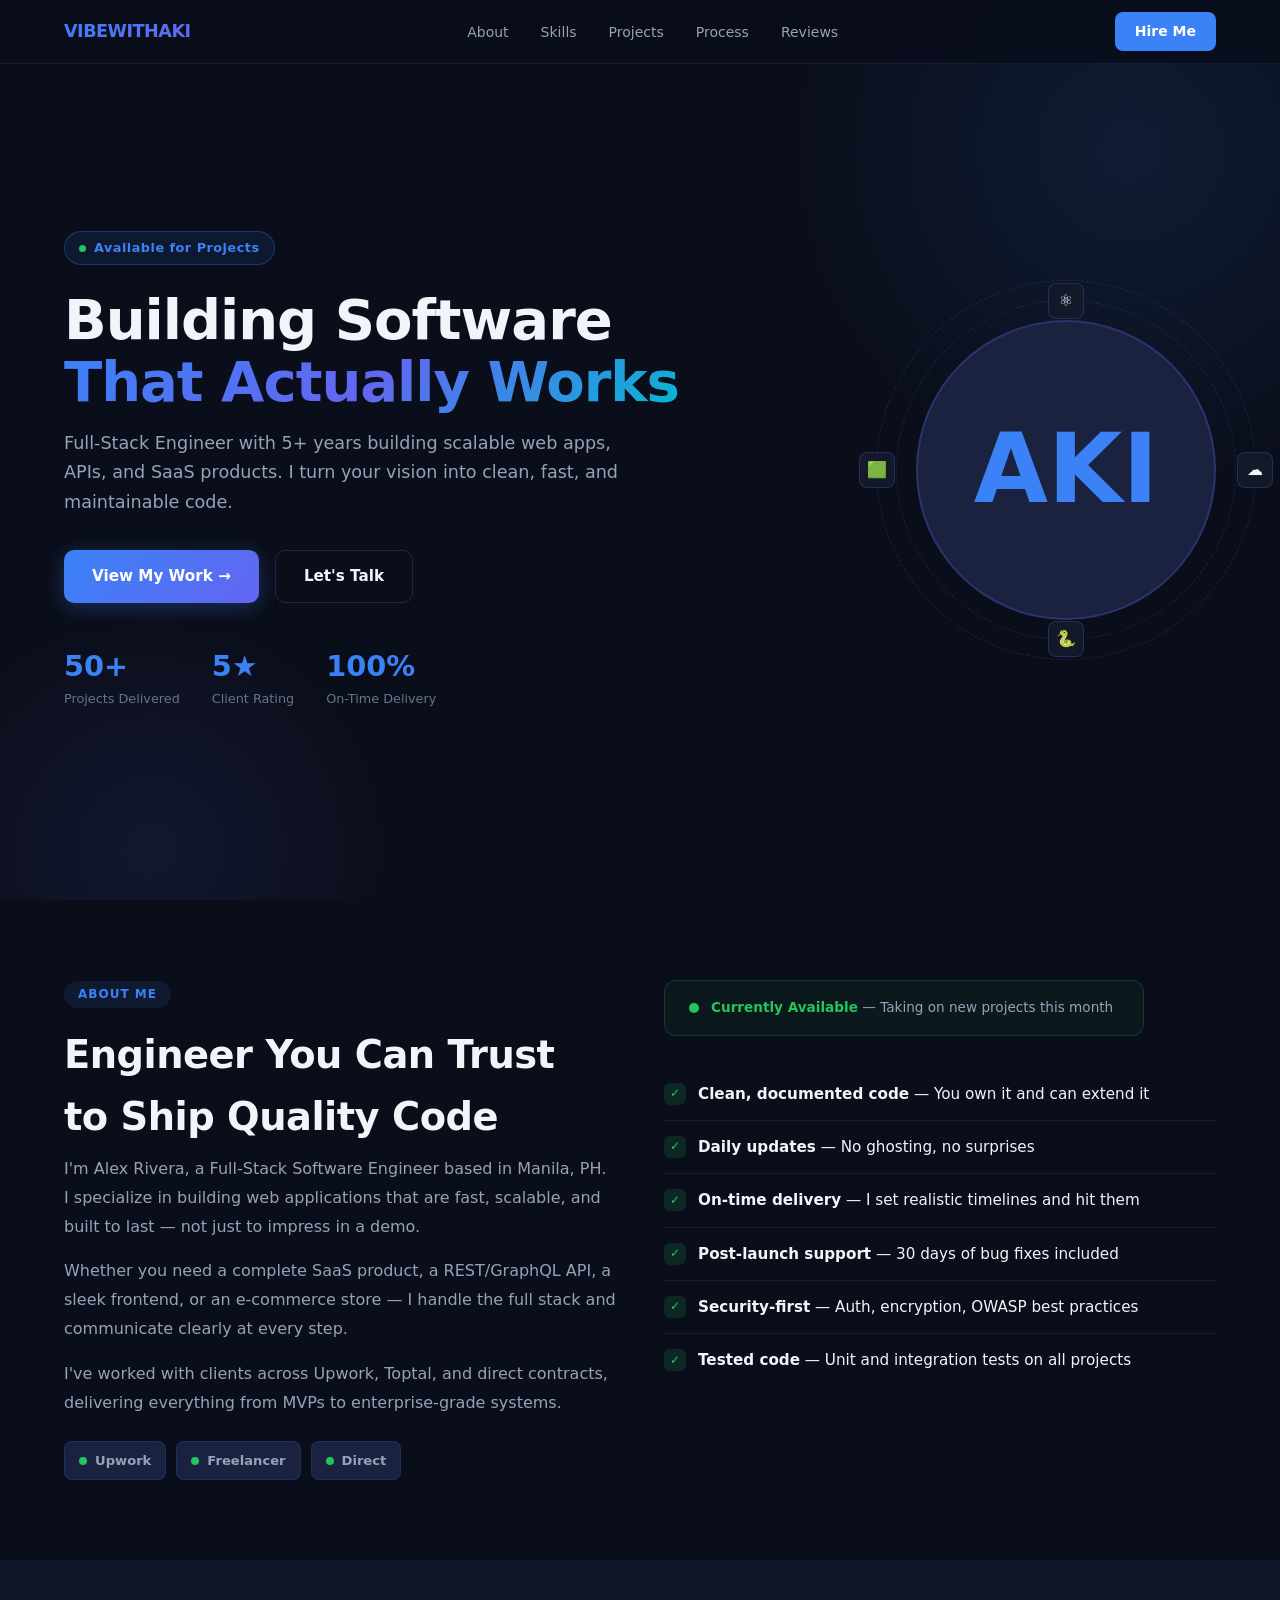
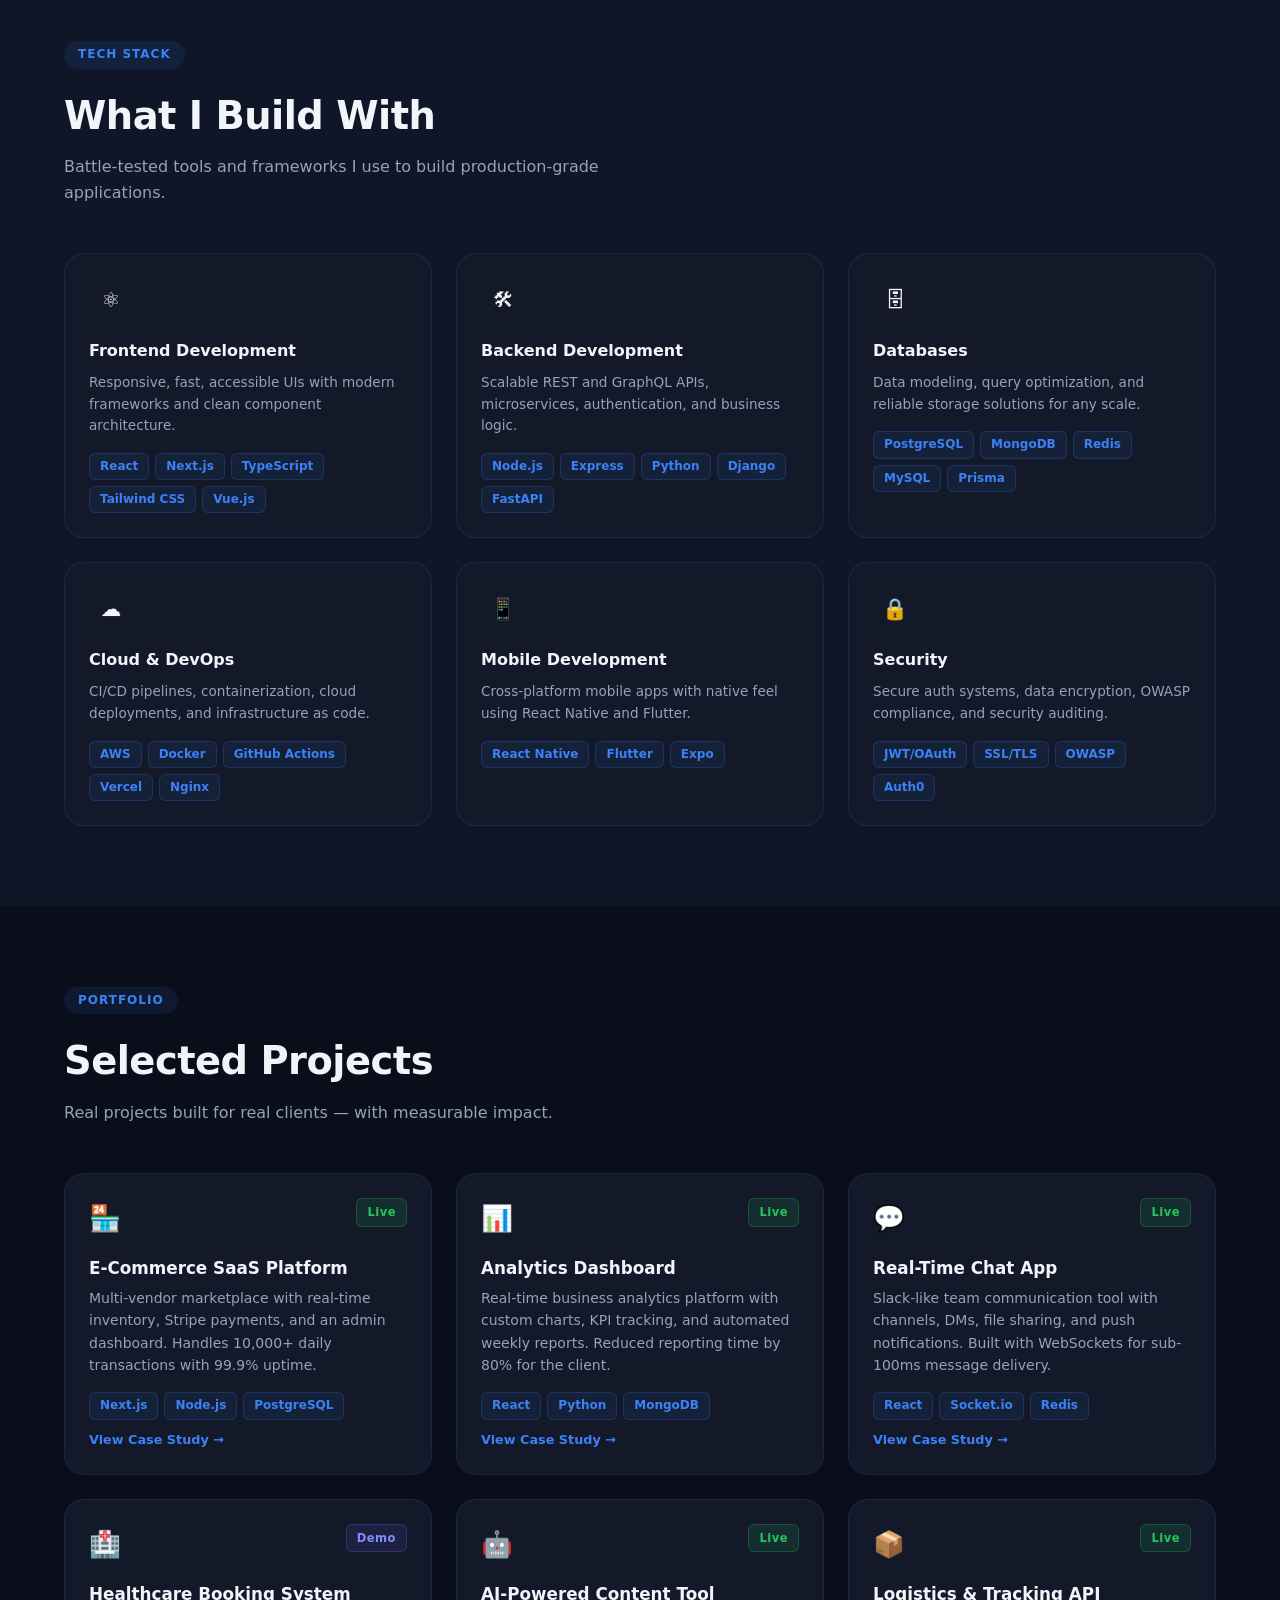
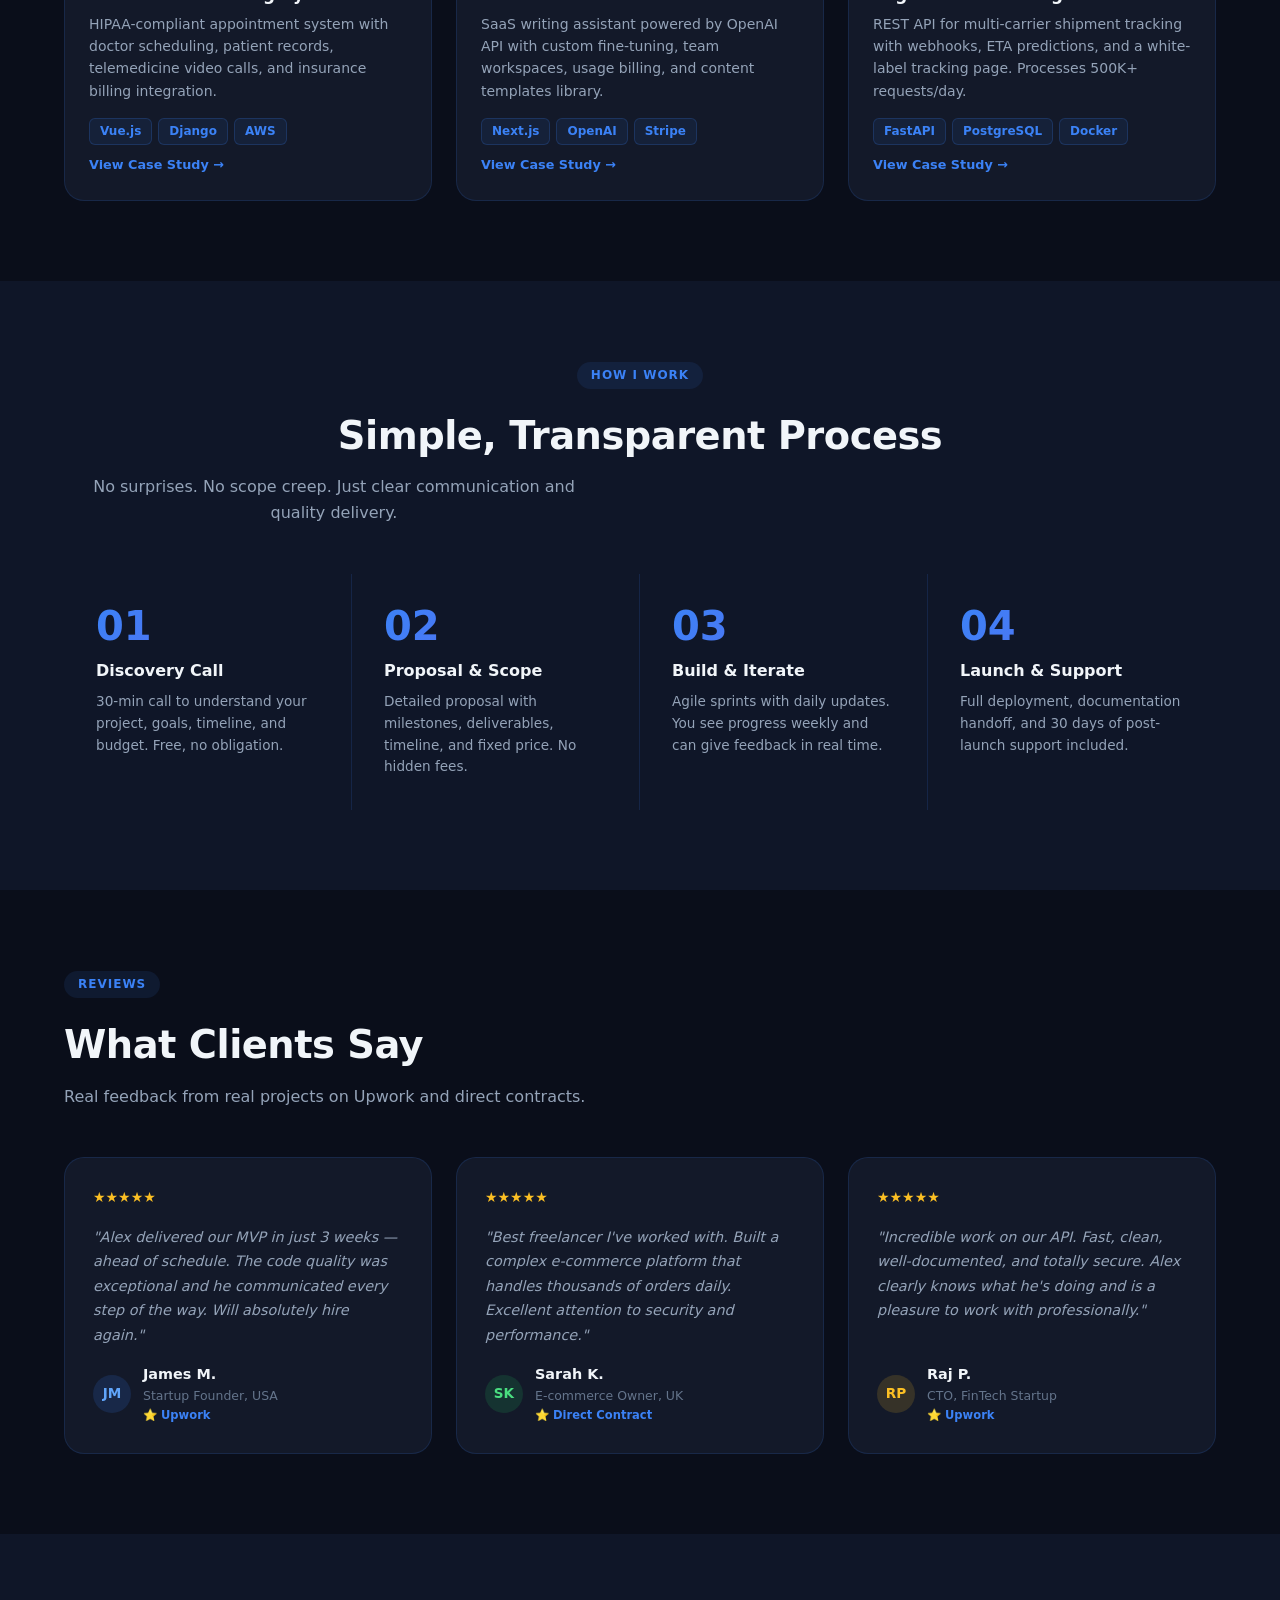
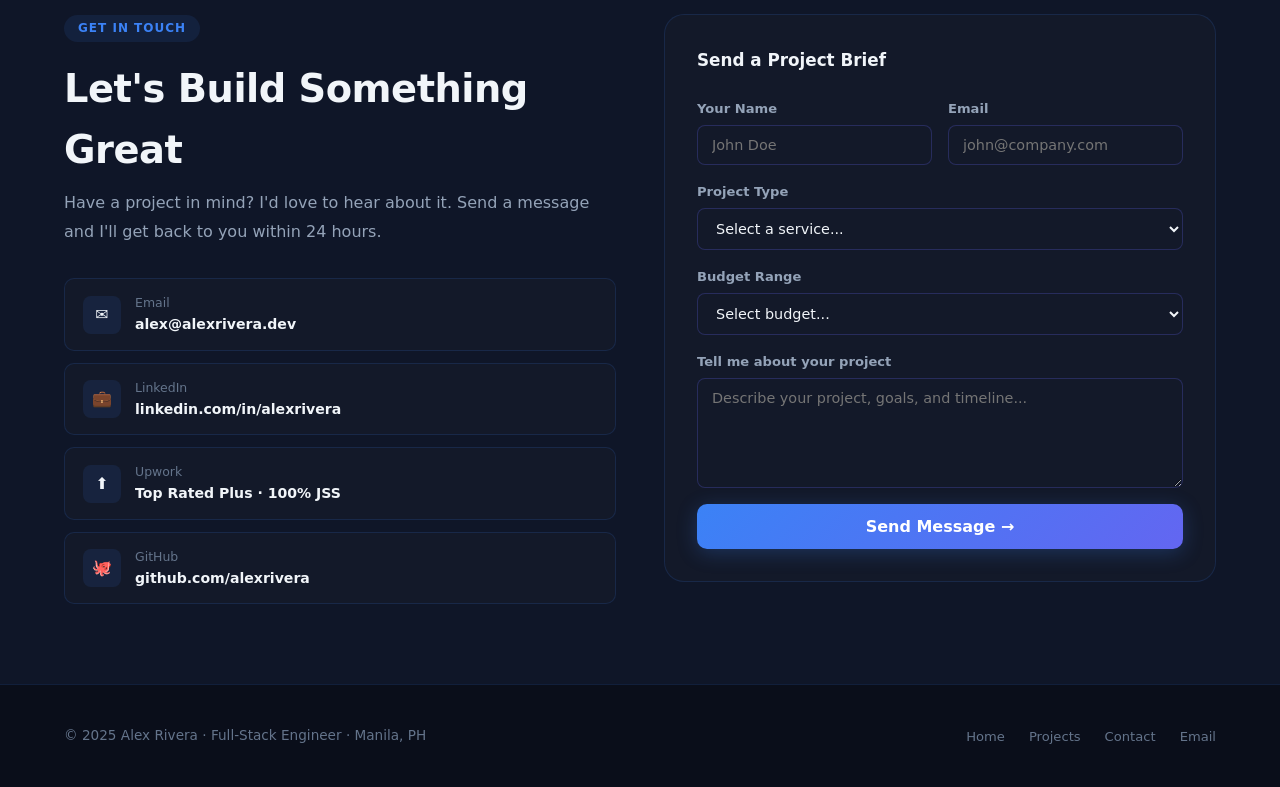
==== index.html @ f8551c24 "Initial refactor: move inline CSS/JS to files and add project structure" ====
<!DOCTYPE html>
<html lang="en">
<head>
  <meta charset="UTF-8" />
  <meta name="viewport" content="width=device-width, initial-scale=1.0" />
  <meta name="description" content="Full-Stack Software Engineer — Building scalable web applications and APIs. Available for freelance projects." />
  <meta name="robots" content="index, follow" />
  <title>Alex Rivera | Full-Stack Engineer</title>
  <link rel="stylesheet" href="css/styles.css">
</head>
<body>
  <!-- NAV -->
  <nav>
    <a class="nav-logo" href="#home">VIBEWITHAKI</a>
    <ul class="nav-links">
      <li><a href="#about">About</a></li>
      <li><a href="#skills">Skills</a></li>
      <li><a href="#projects">Projects</a></li>
      <li><a href="#process">Process</a></li>
      <li><a href="#testimonials">Reviews</a></li>
    </ul>
    <a class="nav-cta" href="#contact">Hire Me</a>
    <div class="hamburger" id="hamburger" aria-label="Toggle menu" role="button" tabindex="0">
      <span></span><span></span><span></span>
    </div>
  </nav>

  <!-- HERO -->
  <section id="home" class="hero">
    <div class="hero-inner">
      <div class="hero-text">
        <div class="hero-badge">
          <span class="badge-dot"></span>
          Available for Projects
        </div>
        <h1>
          Building Software<br>
          <span class="gradient-text">That Actually Works</span>
        </h1>
        <p class="hero-sub">
          Full-Stack Engineer with 5+ years building scalable web apps, APIs, and SaaS products.
          I turn your vision into clean, fast, and maintainable code.
        </p>
        <div class="hero-actions">
          <a class="btn-primary" href="#projects">View My Work →</a>
          <a class="btn-secondary" href="#contact">Let's Talk</a>
        </div>
        <div class="hero-stats">
          <div class="stat">
            <div class="stat-num">50+</div>
            <div class="stat-label">Projects Delivered</div>
          </div>
          <div class="stat">
            <div class="stat-num">5★</div>
            <div class="stat-label">Client Rating</div>
          </div>
          <div class="stat">
            <div class="stat-num">100%</div>
            <div class="stat-label">On-Time Delivery</div>
          </div>
        </div>
      </div>
      <div class="hero-visual">
        <div class="orbit orbit-1">
          <div class="orbit-icon">⚛️</div>
          <div class="orbit-icon">🐍</div>
        </div>
        <div class="orbit orbit-2">
          <div class="orbit-icon">🟩</div>
          <div class="orbit-icon">☁️</div>
        </div>
        <div class="avatar-frame">
          <div class="avatar-inner">AKI</div>
        </div>
      </div>
    </div>
  </section>

  <!-- ABOUT -->
  <section id="about">
    <div class="section-inner">
      <div class="about-grid">
        <div class="about-text reveal">
          <span class="section-tag">About Me</span>
          <h2 class="section-title">Engineer You Can Trust<br>to Ship Quality Code</h2>
          <p>I'm Alex Rivera, a Full-Stack Software Engineer based in Manila, PH. I specialize in building web applications that are fast, scalable, and built to last — not just to impress in a demo.</p>
          <p>Whether you need a complete SaaS product, a REST/GraphQL API, a sleek frontend, or an e-commerce store — I handle the full stack and communicate clearly at every step.</p>
          <p>I've worked with clients across Upwork, Toptal, and direct contracts, delivering everything from MVPs to enterprise-grade systems.</p>
          <div class="platform-badges">
            <div class="pbadge"><span class="pbadge-dot"></span> Upwork</div>
            <div class="pbadge"><span class="pbadge-dot"></span> Freelancer</div>
            <div class="pbadge"><span class="pbadge-dot"></span> Direct</div>
          </div>
        </div>
        <div class="reveal">
          <div class="avail-banner">
            <div class="avail-dot"></div>
            <div class="avail-text"><strong>Currently Available</strong> — Taking on new projects this month</div>
          </div>
          <ul class="values-list">
            <li><div class="check-icon">✓</div><div><strong>Clean, documented code</strong> — You own it and can extend it</div></li>
            <li><div class="check-icon">✓</div><div><strong>Daily updates</strong> — No ghosting, no surprises</div></li>
            <li><div class="check-icon">✓</div><div><strong>On-time delivery</strong> — I set realistic timelines and hit them</div></li>
            <li><div class="check-icon">✓</div><div><strong>Post-launch support</strong> — 30 days of bug fixes included</div></li>
            <li><div class="check-icon">✓</div><div><strong>Security-first</strong> — Auth, encryption, OWASP best practices</div></li>
            <li><div class="check-icon">✓</div><div><strong>Tested code</strong> — Unit and integration tests on all projects</div></li>
          </ul>
        </div>
      </div>
    </div>
  </section>

  <!-- SKILLS -->
  <section id="skills" class="skills-bg">
    <div class="section-inner">
      <div class="reveal">
        <span class="section-tag">Tech Stack</span>
        <h2 class="section-title">What I Build With</h2>
        <p class="section-sub">Battle-tested tools and frameworks I use to build production-grade applications.</p>
      </div>
      <div class="skills-grid">
        <div class="skill-card reveal">
          <div class="skill-icon icon-frontend">⚛️</div>
          <div class="skill-title">Frontend Development</div>
          <div class="skill-desc">Responsive, fast, accessible UIs with modern frameworks and clean component architecture.</div>
          <div class="tech-tags">
            <span class="tag">React</span><span class="tag">Next.js</span><span class="tag">TypeScript</span><span class="tag">Tailwind CSS</span><span class="tag">Vue.js</span>
          </div>
        </div>
        <div class="skill-card reveal">
          <div class="skill-icon icon-backend">🛠</div>
          <div class="skill-title">Backend Development</div>
          <div class="skill-desc">Scalable REST and GraphQL APIs, microservices, authentication, and business logic.</div>
          <div class="tech-tags">
            <span class="tag">Node.js</span><span class="tag">Express</span><span class="tag">Python</span><span class="tag">Django</span><span class="tag">FastAPI</span>
          </div>
        </div>
        <div class="skill-card reveal">
          <div class="skill-icon icon-db">🗄</div>
          <div class="skill-title">Databases</div>
          <div class="skill-desc">Data modeling, query optimization, and reliable storage solutions for any scale.</div>
          <div class="tech-tags">
            <span class="tag">PostgreSQL</span><span class="tag">MongoDB</span><span class="tag">Redis</span><span class="tag">MySQL</span><span class="tag">Prisma</span>
          </div>
        </div>
        <div class="skill-card reveal">
          <div class="skill-icon icon-cloud">☁️</div>
          <div class="skill-title">Cloud & DevOps</div>
          <div class="skill-desc">CI/CD pipelines, containerization, cloud deployments, and infrastructure as code.</div>
          <div class="tech-tags">
            <span class="tag">AWS</span><span class="tag">Docker</span><span class="tag">GitHub Actions</span><span class="tag">Vercel</span><span class="tag">Nginx</span>
          </div>
        </div>
        <div class="skill-card reveal">
          <div class="skill-icon icon-mobile">📱</div>
          <div class="skill-title">Mobile Development</div>
          <div class="skill-desc">Cross-platform mobile apps with native feel using React Native and Flutter.</div>
          <div class="tech-tags">
            <span class="tag">React Native</span><span class="tag">Flutter</span><span class="tag">Expo</span>
          </div>
        </div>
        <div class="skill-card reveal">
          <div class="skill-icon icon-security">🔒</div>
          <div class="skill-title">Security</div>
          <div class="skill-desc">Secure auth systems, data encryption, OWASP compliance, and security auditing.</div>
          <div class="tech-tags">
            <span class="tag">JWT/OAuth</span><span class="tag">SSL/TLS</span><span class="tag">OWASP</span><span class="tag">Auth0</span>
          </div>
        </div>
      </div>
    </div>
  </section>

  <!-- PROJECTS -->
  <section id="projects">
    <div class="section-inner">
      <div class="reveal">
        <span class="section-tag">Portfolio</span>
        <h2 class="section-title">Selected Projects</h2>
        <p class="section-sub">Real projects built for real clients — with measurable impact.</p>
      </div>
      <div class="projects-grid">
        <div class="project-card reveal">
          <div class="project-header">
            <div class="project-icon">🏪</div>
            <span class="project-badge badge-live">Live</span>
          </div>
          <div>
            <div class="project-name">E-Commerce SaaS Platform</div>
            <div class="project-desc">Multi-vendor marketplace with real-time inventory, Stripe payments, and an admin dashboard. Handles 10,000+ daily transactions with 99.9% uptime.</div>
          </div>
          <div class="project-footer">
            <div class="project-tech">
              <span class="tag">Next.js</span><span class="tag">Node.js</span><span class="tag">PostgreSQL</span>
            </div>
            <a href="#contact" class="project-link">View Case Study →</a>
          </div>
        </div>
        <div class="project-card reveal">
          <div class="project-header">
            <div class="project-icon">📊</div>
            <span class="project-badge badge-live">Live</span>
          </div>
          <div>
            <div class="project-name">Analytics Dashboard</div>
            <div class="project-desc">Real-time business analytics platform with custom charts, KPI tracking, and automated weekly reports. Reduced reporting time by 80% for the client.</div>
          </div>
          <div class="project-footer">
            <div class="project-tech">
              <span class="tag">React</span><span class="tag">Python</span><span class="tag">MongoDB</span>
            </div>
            <a href="#contact" class="project-link">View Case Study →</a>
          </div>
        </div>
        <div class="project-card reveal">
          <div class="project-header">
            <div class="project-icon">💬</div>
            <span class="project-badge badge-live">Live</span>
          </div>
          <div>
            <div class="project-name">Real-Time Chat App</div>
            <div class="project-desc">Slack-like team communication tool with channels, DMs, file sharing, and push notifications. Built with WebSockets for sub-100ms message delivery.</div>
          </div>
          <div class="project-footer">
            <div class="project-tech">
              <span class="tag">React</span><span class="tag">Socket.io</span><span class="tag">Redis</span>
            </div>
            <a href="#contact" class="project-link">View Case Study →</a>
          </div>
        </div>
        <div class="project-card reveal">
          <div class="project-header">
            <div class="project-icon">🏥</div>
            <span class="project-badge badge-demo">Demo</span>
          </div>
          <div>
            <div class="project-name">Healthcare Booking System</div>
            <div class="project-desc">HIPAA-compliant appointment system with doctor scheduling, patient records, telemedicine video calls, and insurance billing integration.</div>
          </div>
          <div class="project-footer">
            <div class="project-tech">
              <span class="tag">Vue.js</span><span class="tag">Django</span><span class="tag">AWS</span>
            </div>
            <a href="#contact" class="project-link">View Case Study →</a>
          </div>
        </div>
        <div class="project-card reveal">
          <div class="project-header">
            <div class="project-icon">🤖</div>
            <span class="project-badge badge-live">Live</span>
          </div>
          <div>
            <div class="project-name">AI-Powered Content Tool</div>
            <div class="project-desc">SaaS writing assistant powered by OpenAI API with custom fine-tuning, team workspaces, usage billing, and content templates library.</div>
          </div>
          <div class="project-footer">
            <div class="project-tech">
              <span class="tag">Next.js</span><span class="tag">OpenAI</span><span class="tag">Stripe</span>
            </div>
            <a href="#contact" class="project-link">View Case Study →</a>
          </div>
        </div>
        <div class="project-card reveal">
          <div class="project-header">
            <div class="project-icon">📦</div>
            <span class="project-badge badge-live">Live</span>
          </div>
          <div>
            <div class="project-name">Logistics & Tracking API</div>
            <div class="project-desc">REST API for multi-carrier shipment tracking with webhooks, ETA predictions, and a white-label tracking page. Processes 500K+ requests/day.</div>
          </div>
          <div class="project-footer">
            <div class="project-tech">
              <span class="tag">FastAPI</span><span class="tag">PostgreSQL</span><span class="tag">Docker</span>
            </div>
            <a href="#contact" class="project-link">View Case Study →</a>
          </div>
        </div>
      </div>
    </div>
  </section>

  <!-- PROCESS -->
  <section id="process" class="process-bg">
    <div class="section-inner">
      <div class="reveal section-center">
        <span class="section-tag">How I Work</span>
        <h2 class="section-title">Simple, Transparent Process</h2>
        <p class="section-sub">No surprises. No scope creep. Just clear communication and quality delivery.</p>
      </div>
      <div class="steps">
        <div class="step reveal">
          <div class="step-num">01</div>
          <div class="step-title">Discovery Call</div>
          <div class="step-desc">30-min call to understand your project, goals, timeline, and budget. Free, no obligation.</div>
        </div>
        <div class="step reveal">
          <div class="step-num">02</div>
          <div class="step-title">Proposal & Scope</div>
          <div class="step-desc">Detailed proposal with milestones, deliverables, timeline, and fixed price. No hidden fees.</div>
        </div>
        <div class="step reveal">
          <div class="step-num">03</div>
          <div class="step-title">Build & Iterate</div>
          <div class="step-desc">Agile sprints with daily updates. You see progress weekly and can give feedback in real time.</div>
        </div>
        <div class="step reveal">
          <div class="step-num">04</div>
          <div class="step-title">Launch & Support</div>
          <div class="step-desc">Full deployment, documentation handoff, and 30 days of post-launch support included.</div>
        </div>
      </div>
    </div>
  </section>

  <!-- TESTIMONIALS -->
  <section id="testimonials">
    <div class="section-inner">
      <div class="reveal">
        <span class="section-tag">Reviews</span>
        <h2 class="section-title">What Clients Say</h2>
        <p class="section-sub">Real feedback from real projects on Upwork and direct contracts.</p>
      </div>
      <div class="testimonials-grid">
        <div class="testimonial-card reveal">
          <div class="stars">★★★★★</div>
          <p class="testimonial-text">"Alex delivered our MVP in just 3 weeks — ahead of schedule. The code quality was exceptional and he communicated every step of the way. Will absolutely hire again."</p>
          <div class="testimonial-author">
            <div class="t-avatar" style="background:rgba(59,130,246,0.15);color:#60a5fa">JM</div>
            <div>
              <div class="t-name">James M.</div>
              <div class="t-role">Startup Founder, USA</div>
              <div class="t-platform">⭐ Upwork</div>
            </div>
          </div>
        </div>
        <div class="testimonial-card reveal">
          <div class="stars">★★★★★</div>
          <p class="testimonial-text">"Best freelancer I've worked with. Built a complex e-commerce platform that handles thousands of orders daily. Excellent attention to security and performance."</p>
          <div class="testimonial-author">
            <div class="t-avatar" style="background:rgba(34,197,94,0.15);color:#4ade80">SK</div>
            <div>
              <div class="t-name">Sarah K.</div>
              <div class="t-role">E-commerce Owner, UK</div>
              <div class="t-platform">⭐ Direct Contract</div>
            </div>
          </div>
        </div>
        <div class="testimonial-card reveal">
          <div class="stars">★★★★★</div>
          <p class="testimonial-text">"Incredible work on our API. Fast, clean, well-documented, and totally secure. Alex clearly knows what he's doing and is a pleasure to work with professionally."</p>
          <div class="testimonial-author">
            <div class="t-avatar" style="background:rgba(251,191,36,0.15);color:#fbbf24">RP</div>
            <div>
              <div class="t-name">Raj P.</div>
              <div class="t-role">CTO, FinTech Startup</div>
              <div class="t-platform">⭐ Upwork</div>
            </div>
          </div>
        </div>
      </div>
    </div>
  </section>

  <!-- CONTACT -->
  <section id="contact" class="contact-bg">
    <div class="section-inner">
      <div class="contact-grid">
        <div class="contact-info reveal">
          <span class="section-tag">Get In Touch</span>
          <h2 class="section-title">Let's Build Something Great</h2>
          <p>Have a project in mind? I'd love to hear about it. Send a message and I'll get back to you within 24 hours.</p>
          <div class="contact-methods">
            <a href="mailto:alex@alexrivera.dev" class="contact-method">
              <div class="cm-icon">✉️</div>
              <div><div class="cm-label">Email</div><div class="cm-value">alex@alexrivera.dev</div></div>
            </a>
            <a href="https://linkedin.com" target="_blank" class="contact-method">
              <div class="cm-icon">💼</div>
              <div><div class="cm-label">LinkedIn</div><div class="cm-value">linkedin.com/in/alexrivera</div></div>
            </a>
            <a href="https://upwork.com" target="_blank" class="contact-method">
              <div class="cm-icon">⬆️</div>
              <div><div class="cm-label">Upwork</div><div class="cm-value">Top Rated Plus · 100% JSS</div></div>
            </a>
            <a href="https://github.com" target="_blank" class="contact-method">
              <div class="cm-icon">🐙</div>
              <div><div class="cm-label">GitHub</div><div class="cm-value">github.com/alexrivera</div></div>
            </a>
          </div>
        </div>
        <div class="reveal">
          <div class="contact-card">
            <div class="contact-card-title">Send a Project Brief</div>
            <div class="contact-form">
              <div class="form-row">
                <div class="form-group">
                  <label for="name">Your Name</label>
                  <input id="name" type="text" placeholder="John Doe">
                </div>
                <div class="form-group">
                  <label for="email">Email</label>
                  <input id="email" type="email" placeholder="john@company.com">
                </div>
              </div>
              <div class="form-group">
                <label for="projectType">Project Type</label>
                <select id="projectType">
                  <option value="">Select a service...</option>
                  <option>Full-Stack Web App</option>
                  <option>API Development</option>
                  <option>Frontend / UI</option>
                  <option>Mobile App</option>
                  <option>SaaS Product</option>
                  <option>E-Commerce</option>
                  <option>Other</option>
                </select>
              </div>
              <div class="form-group">
                <label for="budget">Budget Range</label>
                <select id="budget">
                  <option value="">Select budget...</option>
                  <option>$500 – $2,000</option>
                  <option>$2,000 – $5,000</option>
                  <option>$5,000 – $15,000</option>
                  <option>$15,000+</option>
                </select>
              </div>
              <div class="form-group">
                <label for="projectBrief">Tell me about your project</label>
                <textarea id="projectBrief" placeholder="Describe your project, goals, and timeline..."></textarea>
              </div>
              <button class="form-submit" id="submitBtn">Send Message →</button>
            </div>
          </div>
        </div>
      </div>
    </div>
  </section>

  <!-- FOOTER -->
  <footer>
    <div class="footer-left">© 2025 Alex Rivera · Full-Stack Engineer · Manila, PH</div>
    <div class="footer-links">
      <a href="#home">Home</a>
      <a href="#projects">Projects</a>
      <a href="#contact">Contact</a>
      <a href="mailto:alex@alexrivera.dev">Email</a>
    </div>
  </footer>

  <script src="js/app.js"></script>
</body>
</html>
---- css/styles.css ----
:root {
  --bg: #0a0e1a;
  --bg2: #0f1628;
  --bg3: #141c35;
  --card: #131929;
  --card2: #1a2240;
  --accent: #3b82f6;
  --accent2: #6366f1;
  --accent3: #06b6d4;
  --text: #f1f5f9;
  --text2: #94a3b8;
  --text3: #64748b;
  --border: rgba(59,130,246,0.15);
  --border2: rgba(99,102,241,0.25);
  --glow: rgba(59,130,246,0.08);
  --radius: 12px;
  --radius-lg: 20px;
}
*, *::before, *::after { box-sizing: border-box; margin: 0; padding: 0; }
html { scroll-behavior: smooth; }
body {
  font-family: 'Segoe UI', system-ui, -apple-system, sans-serif;
  background: var(--bg);
  color: var(--text);
  line-height: 1.6;
  overflow-x: hidden;
}

/* ── NAV ── */
nav {
  position: fixed; top: 0; left: 0; right: 0; z-index: 100;
  display: flex; align-items: center; justify-content: space-between;
  padding: 0 5%;
  height: 64px;
  background: rgba(10,14,26,0.85);
  backdrop-filter: blur(16px);
  border-bottom: 1px solid var(--border);
}
.nav-logo {
  font-size: 1.1rem; font-weight: 700; letter-spacing: -0.5px;
  background: linear-gradient(135deg, var(--accent), var(--accent2));
  -webkit-background-clip: text; -webkit-text-fill-color: transparent;
  text-decoration: none;
}
.nav-links { display: flex; gap: 2rem; list-style: none; }
.nav-links a {
  color: var(--text2); text-decoration: none; font-size: 0.875rem;
  font-weight: 500; transition: color 0.2s;
}
.nav-links a:hover,
.nav-links a.active { color: var(--accent); }
.nav-cta {
  padding: 8px 20px; border-radius: 8px;
  background: var(--accent); color: #fff;
  font-size: 0.875rem; font-weight: 600; text-decoration: none;
  transition: opacity 0.2s, transform 0.1s;
}
.nav-cta:hover { opacity: 0.9; transform: translateY(-1px); }
.hamburger { display: none; flex-direction: column; gap: 5px; cursor: pointer; }
.hamburger span { width: 22px; height: 2px; background: var(--text2); border-radius: 2px; }

/* ── HERO ── */
.hero {
  min-height: 100vh;
  display: flex; align-items: center;
  padding: 100px 5% 60px;
  position: relative; overflow: hidden;
}
.hero::before {
  content: '';
  position: absolute; top: -200px; right: -200px;
  width: 700px; height: 700px; border-radius: 50%;
  background: radial-gradient(circle, rgba(59,130,246,0.12) 0%, transparent 70%);
  pointer-events: none;
}
.hero::after {
  content: '';
  position: absolute; bottom: -200px; left: -100px;
  width: 500px; height: 500px; border-radius: 50%;
  background: radial-gradient(circle, rgba(99,102,241,0.1) 0%, transparent 70%);
  pointer-events: none;
}
.hero-inner { max-width: 1200px; width: 100%; margin: 0 auto; display: flex; align-items: center; gap: 5%; z-index: 1; position: relative; }
.hero-text { flex: 1; min-width: 0; }
.hero-badge {
  display: inline-flex; align-items: center; gap: 8px;
  padding: 6px 14px; border-radius: 100px;
  background: rgba(59,130,246,0.1); border: 1px solid rgba(59,130,246,0.3);
  font-size: 0.8rem; font-weight: 600; color: var(--accent);
  margin-bottom: 1.5rem; letter-spacing: 0.5px;
}
.badge-dot { width: 7px; height: 7px; border-radius: 50%; background: #22c55e; animation: pulse 2s infinite; }
@keyframes pulse { 0%,100%{opacity:1;transform:scale(1)} 50%{opacity:0.6;transform:scale(1.3)} }
h1 {
  font-size: clamp(2.2rem, 5vw, 3.5rem);
  font-weight: 800; line-height: 1.1; letter-spacing: -1px;
  margin-bottom: 1rem;
}
.gradient-text {
  background: linear-gradient(135deg, var(--accent) 0%, var(--accent2) 50%, var(--accent3) 100%);
  -webkit-background-clip: text; -webkit-text-fill-color: transparent;
}
.hero-sub {
  font-size: 1.1rem; color: var(--text2); max-width: 560px;
  margin-bottom: 2rem; line-height: 1.7;
}
.hero-actions { display: flex; gap: 1rem; flex-wrap: wrap; }
.btn-primary {
  display: inline-flex; align-items: center; gap: 8px;
  padding: 13px 28px; border-radius: 10px;
  background: linear-gradient(135deg, var(--accent), var(--accent2));
  color: #fff; font-weight: 700; font-size: 0.95rem; text-decoration: none;
  transition: transform 0.2s, box-shadow 0.2s;
  box-shadow: 0 4px 20px rgba(59,130,246,0.3);
}
.btn-primary:hover { transform: translateY(-2px); box-shadow: 0 8px 30px rgba(59,130,246,0.4); }
.btn-secondary {
  display: inline-flex; align-items: center; gap: 8px;
  padding: 13px 28px; border-radius: 10px;
  background: transparent; border: 1.5px solid var(--border2);
  color: var(--text); font-weight: 600; font-size: 0.95rem; text-decoration: none;
  transition: border-color 0.2s, background 0.2s;
}
.btn-secondary:hover { border-color: var(--accent); background: var(--glow); }

.hero-stats { display: flex; gap: 2rem; margin-top: 2.5rem; flex-wrap: wrap; }
.stat { }
.stat-num { font-size: 1.8rem; font-weight: 800; color: var(--accent); }
.stat-label { font-size: 0.8rem; color: var(--text3); }

/* Avatar */
.hero-visual { flex-shrink: 0; width: 300px; height: 300px; position: relative; }
.avatar-frame {
  width: 100%; height: 100%; border-radius: 50%;
  border: 2px solid var(--border2);
  background: var(--card2);
  display: flex; align-items: center; justify-content: center;
  position: relative; overflow: hidden;
}
.avatar-frame::before {
  content: '';
  position: absolute; inset: -2px;
  border-radius: 50%;
  background: conic-gradient(from 0deg, var(--accent), var(--accent2), var(--accent3), var(--accent));
  z-index: -1; animation: spin 5s linear infinite;
}
.avatar-inner {
  width: calc(100% - 4px); height: calc(100% - 4px); border-radius: 50%;
  background: var(--card2); display: flex; align-items: center; justify-content: center;
  font-size: 6rem; font-weight: 800; color: var(--accent);
}
@keyframes spin { to { transform: rotate(360deg); } }
.orbit {
  position: absolute; border-radius: 50%;
  border: 1px dashed rgba(59,130,246,0.2);
  animation: spin 12s linear infinite;
}
.orbit-1 { inset: -20px; }
.orbit-2 { inset: -40px; animation-duration: 20s; animation-direction: reverse; }
.orbit-icon {
  position: absolute; width: 36px; height: 36px;
  background: var(--card); border: 1px solid var(--border2); border-radius: 8px;
  display: flex; align-items: center; justify-content: center;
  font-size: 1rem;
  animation: counter-spin 12s linear infinite;
}
@keyframes counter-spin { to { transform: rotate(-360deg); } }
.orbit-1 .orbit-icon:nth-child(1) { top: -18px; left: 50%; transform: translateX(-50%); }
.orbit-1 .orbit-icon:nth-child(2) { bottom: -18px; left: 50%; transform: translateX(-50%); }
.orbit-2 .orbit-icon:nth-child(1) { left: -18px; top: 50%; transform: translateY(-50%); }
.orbit-2 .orbit-icon:nth-child(2) { right: -18px; top: 50%; transform: translateY(-50%); }

/* ── SECTIONS ── */
section { padding: 80px 5%; }
.section-inner { max-width: 1200px; margin: 0 auto; }
.section-tag {
  display: inline-block; padding: 4px 14px; border-radius: 100px;
  background: rgba(59,130,246,0.1); color: var(--accent);
  font-size: 0.75rem; font-weight: 700; letter-spacing: 1px; text-transform: uppercase;
  margin-bottom: 1rem;
}
.section-title {
  font-size: clamp(1.6rem, 3vw, 2.4rem); font-weight: 800;
  letter-spacing: -0.5px; margin-bottom: 0.5rem;
}
.section-sub { color: var(--text2); font-size: 1rem; max-width: 540px; margin-bottom: 3rem; }
.section-center { text-align: center; margin-bottom: 3rem; }

/* ── ABOUT ── */
.about-grid { display: grid; grid-template-columns: 1fr 1fr; gap: 3rem; align-items: start; }
.about-text p { color: var(--text2); margin-bottom: 1rem; line-height: 1.8; }
.platform-badges { display: flex; gap: 10px; flex-wrap: wrap; margin-top: 1.5rem; }
.pbadge {
  display: flex; align-items: center; gap: 8px;
  padding: 8px 14px; border-radius: 8px;
  background: var(--card2); border: 1px solid var(--border);
  font-size: 0.82rem; font-weight: 600; color: var(--text2);
}
.pbadge-dot { width: 8px; height: 8px; border-radius: 50%; background: #22c55e; }
.values-list { list-style: none; }
.values-list li {
  display: flex; align-items: flex-start; gap: 12px;
  padding: 14px 0; border-bottom: 1px solid var(--border);
  font-size: 0.95rem;
}
.values-list li:last-child { border-bottom: none; }
.check-icon {
  flex-shrink: 0; width: 22px; height: 22px; border-radius: 6px;
  background: rgba(34,197,94,0.15); color: #22c55e;
  display: flex; align-items: center; justify-content: center;
  font-size: 0.75rem; margin-top: 1px;
}

/* ── SKILLS ── */
.skills-bg { background: var(--bg2); }
.skills-grid { display: grid; grid-template-columns: repeat(auto-fit, minmax(280px, 1fr)); gap: 1.5rem; }
.skill-card {
  background: var(--card); border: 1px solid var(--border);
  border-radius: var(--radius-lg); padding: 1.5rem;
  transition: border-color 0.2s, transform 0.2s;
}
.skill-card:hover { border-color: var(--accent); transform: translateY(-3px); }
.skill-icon {
  width: 44px; height: 44px; border-radius: 10px; margin-bottom: 1rem;
  display: flex; align-items: center; justify-content: center; font-size: 1.3rem;
}
.skill-title { font-weight: 700; font-size: 1rem; margin-bottom: 0.5rem; }
.skill-desc { font-size: 0.85rem; color: var(--text2); margin-bottom: 1rem; }
.tech-tags { display: flex; flex-wrap: wrap; gap: 6px; }
.tag {
  padding: 3px 10px; border-radius: 6px;
  background: rgba(59,130,246,0.08); border: 1px solid rgba(59,130,246,0.2);
  font-size: 0.75rem; font-weight: 600; color: var(--accent);
}

/* ── PROJECTS ── */
.projects-grid { display: grid; grid-template-columns: repeat(auto-fit, minmax(340px, 1fr)); gap: 1.5rem; }
.project-card {
  background: var(--card); border: 1px solid var(--border);
  border-radius: var(--radius-lg); padding: 1.5rem;
  display: flex; flex-direction: column; gap: 1rem;
  transition: border-color 0.2s, transform 0.2s;
}
.project-card:hover { border-color: var(--accent); transform: translateY(-3px); }
.project-header { display: flex; justify-content: space-between; align-items: flex-start; gap: 1rem; }
.project-icon { font-size: 1.6rem; }
.project-badge {
  padding: 4px 10px; border-radius: 6px;
  font-size: 0.72rem; font-weight: 700; letter-spacing: 0.5px;
}
.badge-live { background: rgba(34,197,94,0.12); color: #22c55e; border: 1px solid rgba(34,197,94,0.25); }
.badge-demo { background: rgba(99,102,241,0.12); color: #818cf8; border: 1px solid rgba(99,102,241,0.25); }
.project-name { font-size: 1.05rem; font-weight: 700; margin-bottom: 0.3rem; }
.project-desc { font-size: 0.875rem; color: var(--text2); line-height: 1.6; flex: 1; }
.project-footer { display: flex; justify-content: space-between; align-items: center; flex-wrap: wrap; gap: 10px; }
.project-tech { display: flex; gap: 6px; flex-wrap: wrap; }
.project-link {
  display: flex; align-items: center; gap: 5px;
  font-size: 0.8rem; font-weight: 600; color: var(--accent);
  text-decoration: none; transition: gap 0.2s;
}
.project-link:hover { gap: 8px; }

/* ── PROCESS ── */
.process-bg { background: var(--bg2); }
.steps { display: grid; grid-template-columns: repeat(auto-fit, minmax(200px, 1fr)); gap: 0; }
.step {
  padding: 2rem;
  border-right: 1px solid var(--border);
  position: relative;
}
.step:last-child { border-right: none; }
.step-num {
  font-size: 2.5rem; font-weight: 900;
  background: linear-gradient(135deg, var(--accent), var(--accent2));
  -webkit-background-clip: text; -webkit-text-fill-color: transparent;
  line-height: 1; margin-bottom: 0.75rem;
}
.step-title { font-weight: 700; margin-bottom: 0.5rem; }
.step-desc { font-size: 0.85rem; color: var(--text2); }

/* ── TESTIMONIALS ── */
.testimonials-grid { display: grid; grid-template-columns: repeat(auto-fit, minmax(300px, 1fr)); gap: 1.5rem; }
.testimonial-card {
  background: var(--card); border: 1px solid var(--border);
  border-radius: var(--radius-lg); padding: 1.75rem;
  display: flex; flex-direction: column; gap: 1rem;
}
.stars { color: #fbbf24; font-size: 0.875rem; }
.testimonial-text { color: var(--text2); font-size: 0.9rem; line-height: 1.7; font-style: italic; flex: 1; }
.testimonial-author { display: flex; align-items: center; gap: 12px; }
.t-avatar {
  width: 38px; height: 38px; border-radius: 50%;
  display: flex; align-items: center; justify-content: center;
  font-weight: 700; font-size: 0.85rem; flex-shrink: 0;
}
.t-name { font-weight: 700; font-size: 0.9rem; }
.t-role { font-size: 0.78rem; color: var(--text3); }
.t-platform { font-size: 0.72rem; font-weight: 700; color: var(--accent); }

/* ── CONTACT ── */
.contact-bg { background: var(--bg2); }
.contact-grid { display: grid; grid-template-columns: 1fr 1fr; gap: 3rem; align-items: start; }
.contact-info p { color: var(--text2); line-height: 1.8; margin-bottom: 2rem; }
.contact-methods { display: flex; flex-direction: column; gap: 12px; }
.contact-method {
  display: flex; align-items: center; gap: 14px;
  padding: 14px 18px; border-radius: 10px;
  background: var(--card); border: 1px solid var(--border);
  text-decoration: none; color: var(--text); transition: border-color 0.2s;
}
.contact-method:hover { border-color: var(--accent); }
.cm-icon {
  width: 38px; height: 38px; border-radius: 8px;
  background: rgba(59,130,246,0.1); display: flex; align-items: center; justify-content: center;
  font-size: 1rem; flex-shrink: 0;
}
.cm-label { font-size: 0.78rem; color: var(--text3); }
.cm-value { font-size: 0.88rem; font-weight: 600; }
.contact-card {
  background: var(--card); border:1px solid var(--border); border-radius: var(--radius-lg); padding:2rem;
}
.contact-card-title {
  font-size:1.05rem;font-weight:700;margin-bottom:1.5rem;
}
.contact-form { display: flex; flex-direction: column; gap: 1rem; }
.form-group { display: flex; flex-direction: column; gap: 6px; }
.form-group label { font-size: 0.82rem; font-weight: 600; color: var(--text2); }
.form-row { display: grid; grid-template-columns: 1fr 1fr; gap: 1rem; }
input, select, textarea {
  background: var(--card); border: 1px solid var(--border2);
  border-radius: 8px; padding: 11px 14px;
  color: var(--text); font-size: 0.9rem; font-family: inherit;
  transition: border-color 0.2s, box-shadow 0.2s; outline: none; width: 100%;
}
input:focus, select:focus, textarea:focus {
  border-color: var(--accent);
  box-shadow: 0 0 0 3px rgba(59,130,246,0.12);
}
select option { background: var(--bg2); }
textarea { resize: vertical; min-height: 110px; }
.form-submit {
  padding: 13px 28px; border-radius: 10px; border: none; cursor: pointer;
  background: linear-gradient(135deg, var(--accent), var(--accent2));
  color: #fff; font-weight: 700; font-size: 1rem; font-family: inherit;
  transition: transform 0.2s, box-shadow 0.2s;
  box-shadow: 0 4px 20px rgba(59,130,246,0.25);
}
.form-submit:hover { transform: translateY(-2px); box-shadow: 0 8px 30px rgba(59,130,246,0.35); }

/* ── FOOTER ── */
footer {
  background: var(--bg); border-top: 1px solid var(--border);
  padding: 2.5rem 5%;
  display: flex; align-items: center; justify-content: space-between; flex-wrap: wrap; gap: 1rem;
}
.footer-left { font-size: 0.85rem; color: var(--text3); }
.footer-links { display: flex; gap: 1.5rem; }
.footer-links a { font-size: 0.82rem; color: var(--text3); text-decoration: none; transition: color 0.2s; }
.footer-links a:hover { color: var(--accent); }

/* ── RESPONSIVE ── */
@media (max-width: 768px) {
  .nav-links { display: none; }
  .hamburger { display: flex; }
  .hero-inner { flex-direction: column-reverse; text-align: center; }
  .hero-visual { width: 200px; height: 200px; }
  .hero-actions { justify-content: center; }
  .hero-stats { justify-content: center; }
  .about-grid { grid-template-columns: 1fr; }
  .contact-grid { grid-template-columns: 1fr; }
  .form-row { grid-template-columns: 1fr; }
  .steps { grid-template-columns: 1fr; }
  .step { border-right: none; border-bottom: 1px solid var(--border); }
  .step:last-child { border-bottom: none; }
  footer { flex-direction: column; text-align: center; }
}

/* ── SCROLL REVEAL ── */
.reveal { opacity: 0; transform: translateY(24px); transition: opacity 0.5s, transform 0.5s; }
.reveal.visible { opacity: 1; transform: none; }

/* ── AVAILABILITY BANNER ── */
.avail-banner {
  background: rgba(34,197,94,0.06); border: 1px solid rgba(34,197,94,0.2);
  border-radius: var(--radius); padding: 1rem 1.5rem;
  display: flex; align-items: center; gap: 12px;
  margin-bottom: 2rem; max-width: 480px;
}
.avail-dot { width: 10px; height: 10px; border-radius: 50%; background: #22c55e; animation: pulse 2s infinite; flex-shrink: 0; }
.avail-text { font-size: 0.85rem; color: var(--text2); }
.avail-text strong { color: #22c55e; }
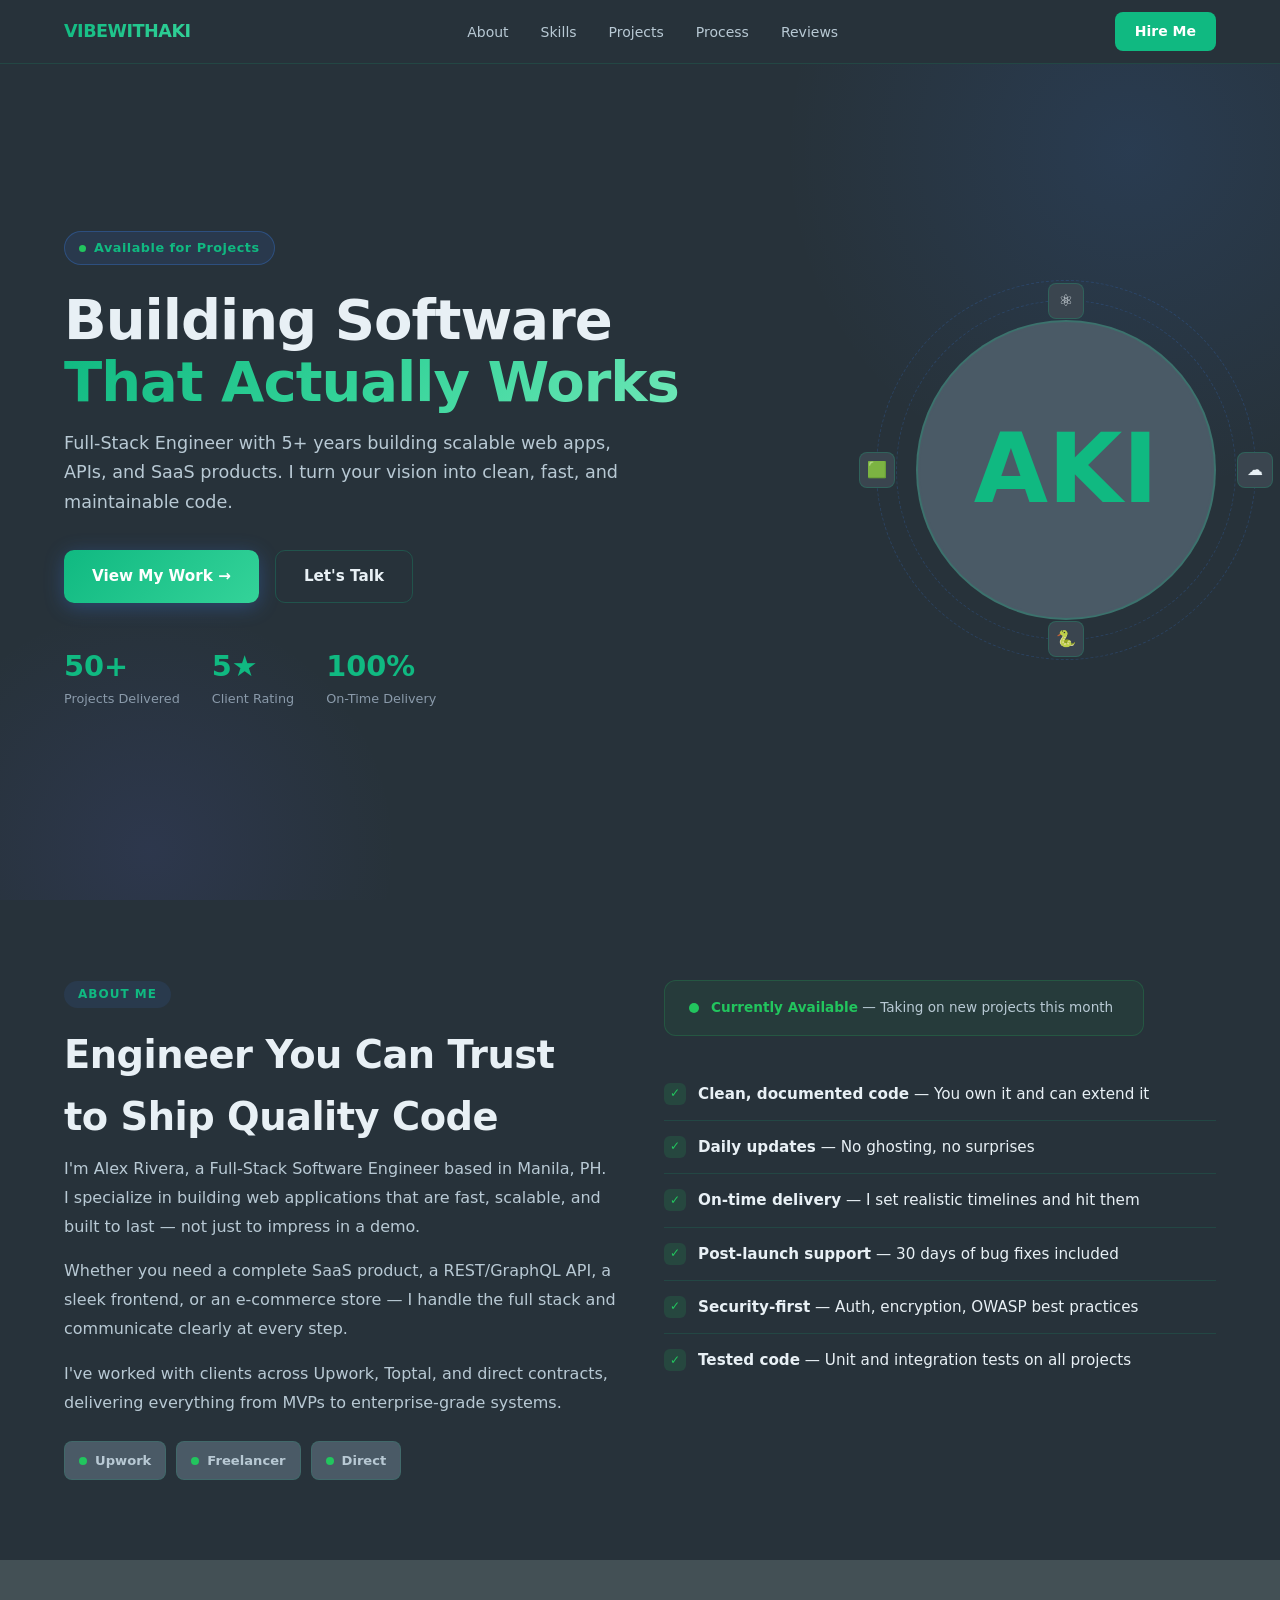
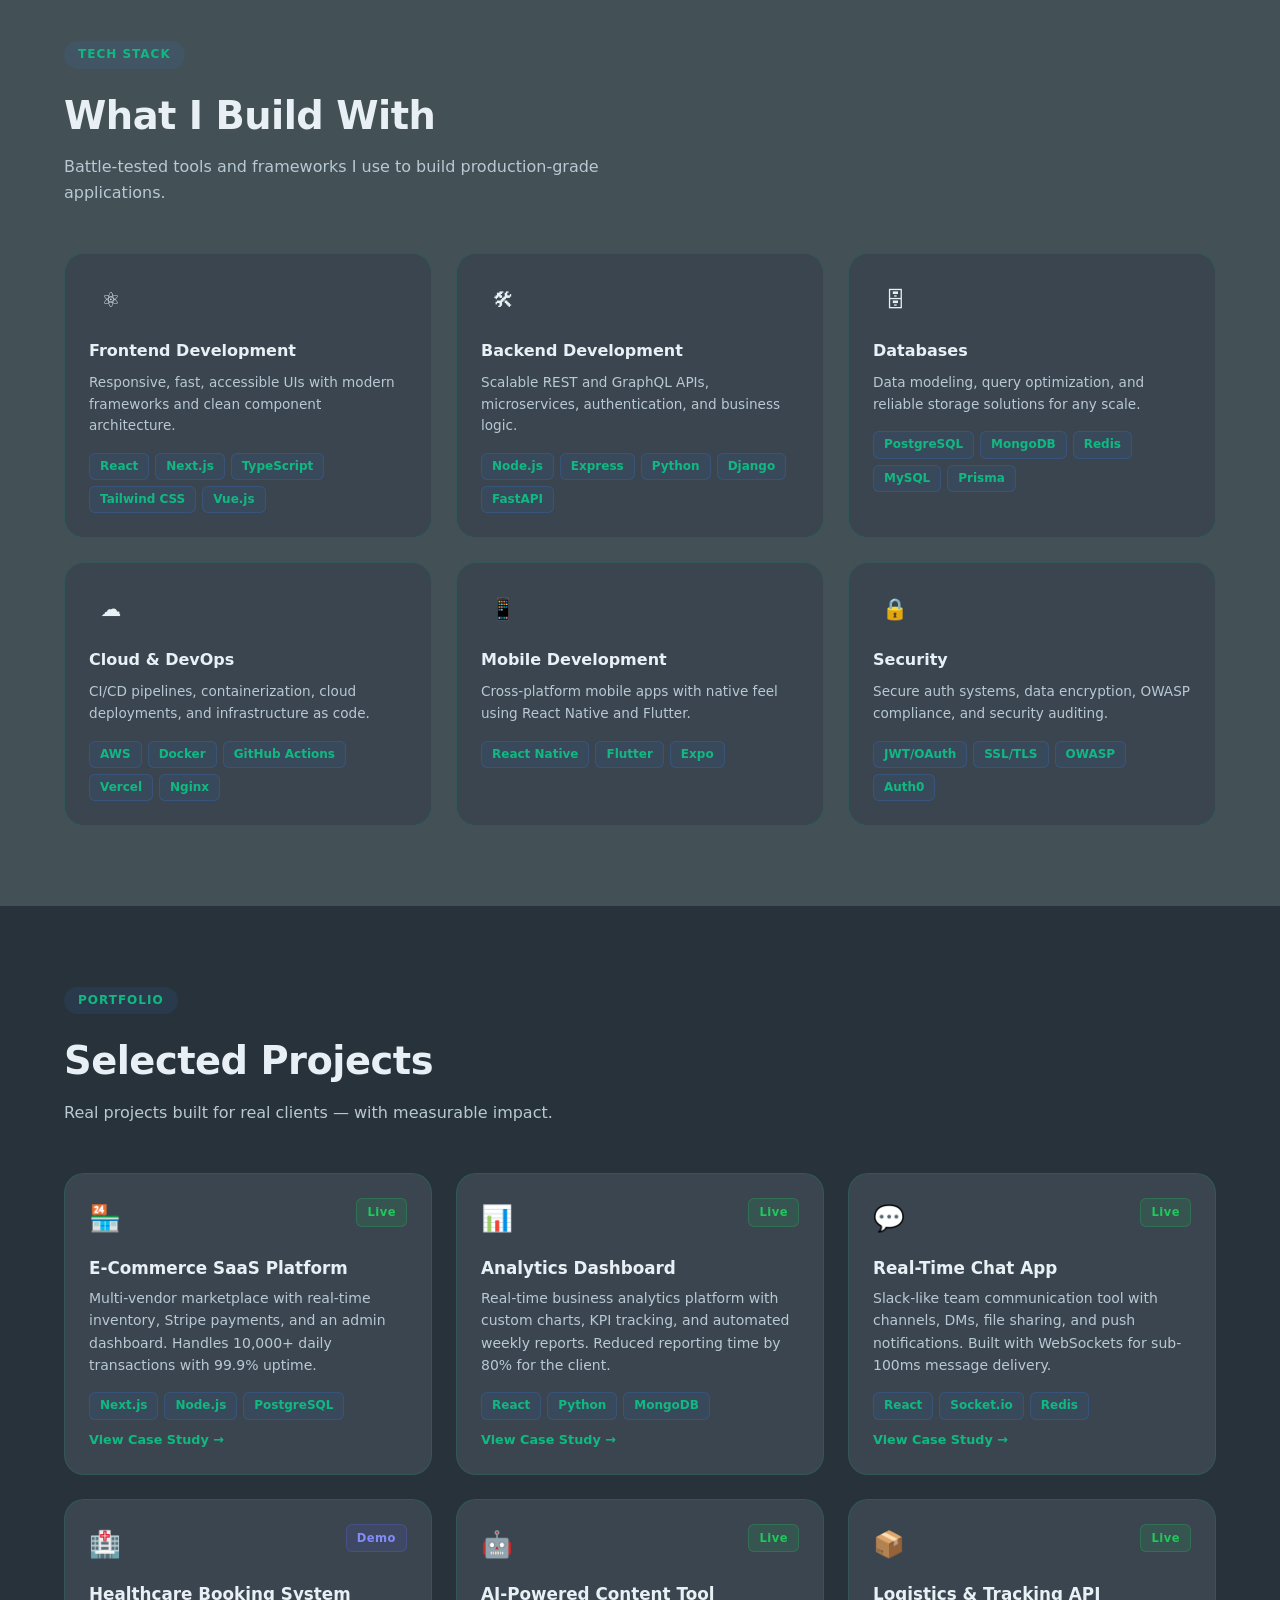
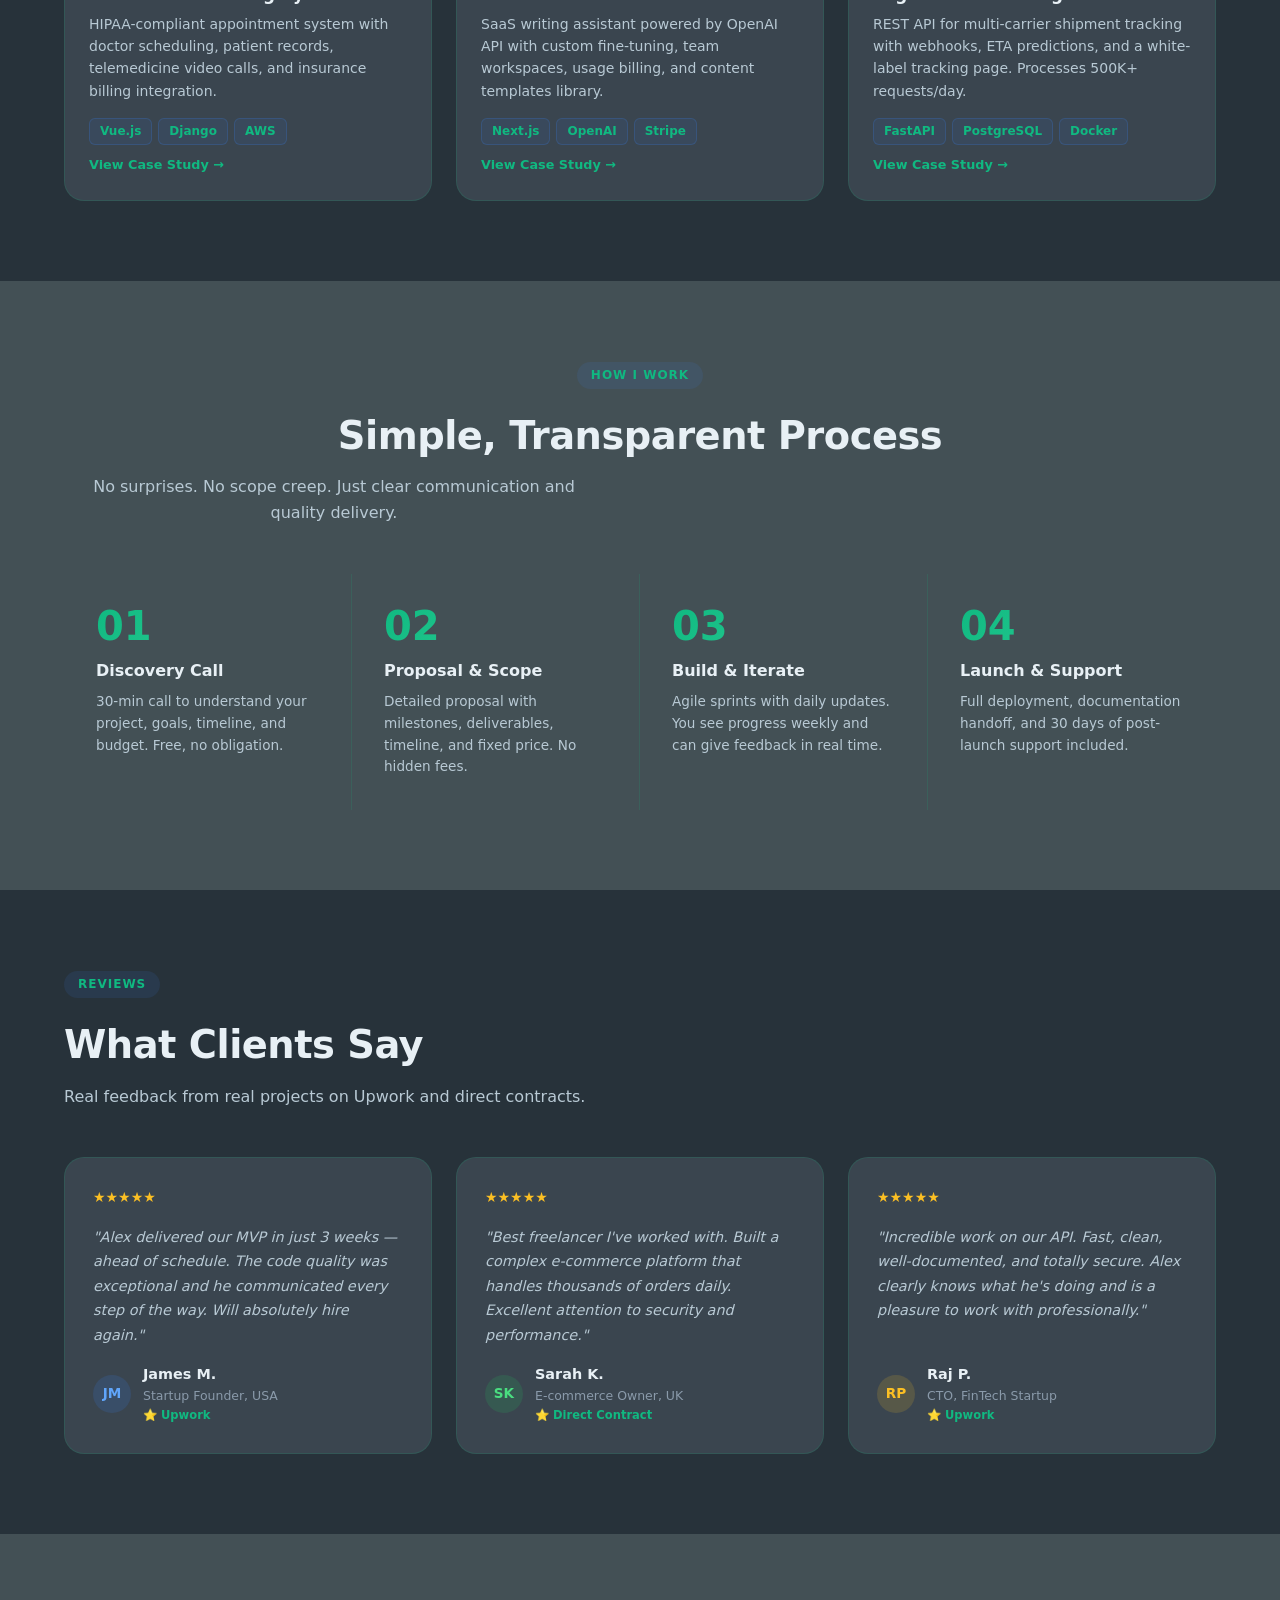
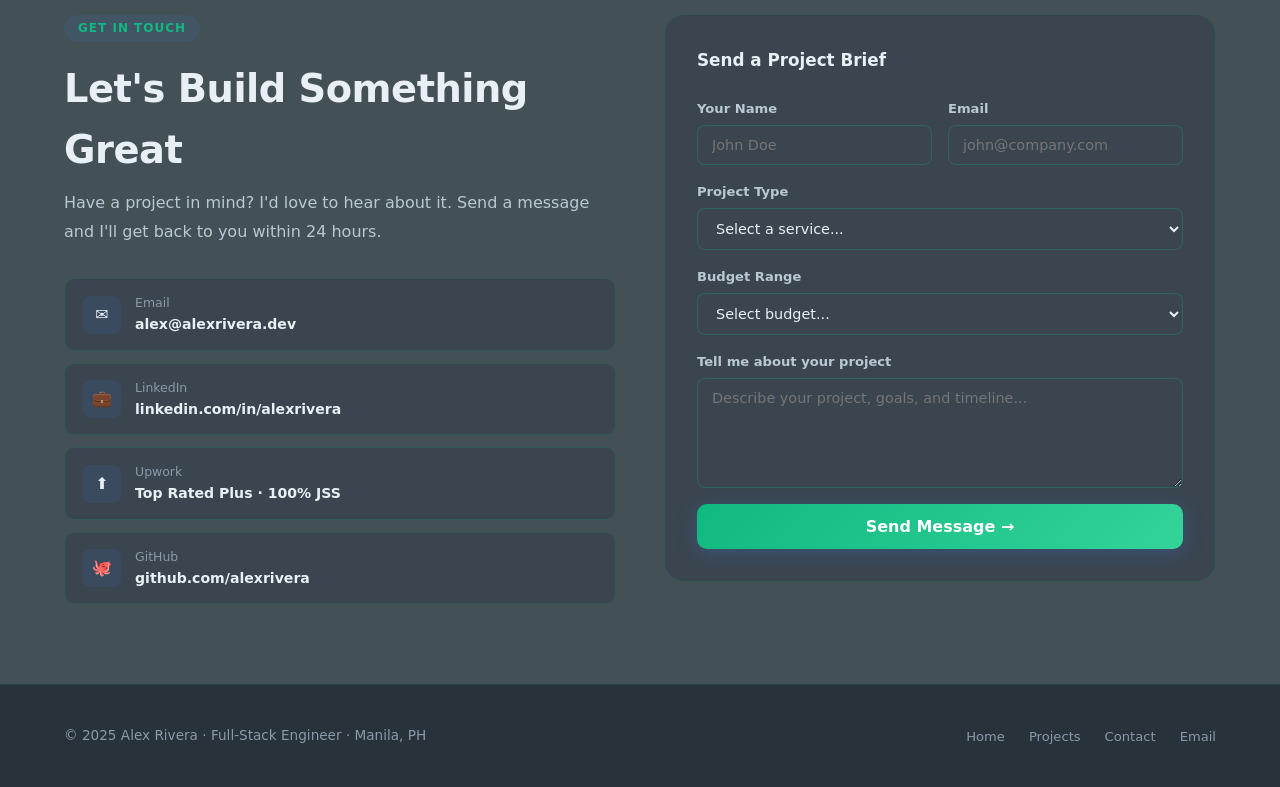
==== commit 4191e4c9: "changing the color theme" ====
--- a/index.html
+++ b/index.html
@@ -20,7 +20,7 @@
       <li><a href="#testimonials">Reviews</a></li>
     </ul>
     <a class="nav-cta" href="#contact">Hire Me</a>
-    <div class="hamburger" id="hamburger" aria-label="Toggle menu" role="button" tabindex="0">
+    <div class="hamburger" id="hamburger" ariara-label="Toggle menu" role="button" tabindex="0">
       <span></span><span></span><span></span>
     </div>
   </nav>
--- a/css/styles.css
+++ b/css/styles.css
@@ -1,18 +1,18 @@
 :root {
-  --bg: #0a0e1a;
-  --bg2: #0f1628;
-  --bg3: #141c35;
-  --card: #131929;
-  --card2: #1a2240;
-  --accent: #3b82f6;
-  --accent2: #6366f1;
-  --accent3: #06b6d4;
-  --text: #f1f5f9;
-  --text2: #94a3b8;
-  --text3: #64748b;
-  --border: rgba(59,130,246,0.15);
-  --border2: rgba(99,102,241,0.25);
-  --glow: rgba(59,130,246,0.08);
+  --bg: #27323A;
+  --bg2: #435055;
+  --bg3: #4a5a66;
+  --card: #3a454f;
+  --card2: #4a5a66;
+  --accent: #10b981;
+  --accent2: #34d399;
+  --accent3: #6ee7b7;
+  --text: #e8f0f5;
+  --text2: #b8c9d4;
+  --text3: #8a9aaa;
+  --border: rgba(16, 185, 129, 0.15);
+  --border2: rgba(16, 185, 129, 0.25);
+  --glow: rgba(16, 185, 129, 0.08);
   --radius: 12px;
   --radius-lg: 20px;
 }
@@ -32,7 +32,7 @@
   display: flex; align-items: center; justify-content: space-between;
   padding: 0 5%;
   height: 64px;
-  background: rgba(10,14,26,0.85);
+  background: #27323A;
   backdrop-filter: blur(16px);
   border-bottom: 1px solid var(--border);
 }
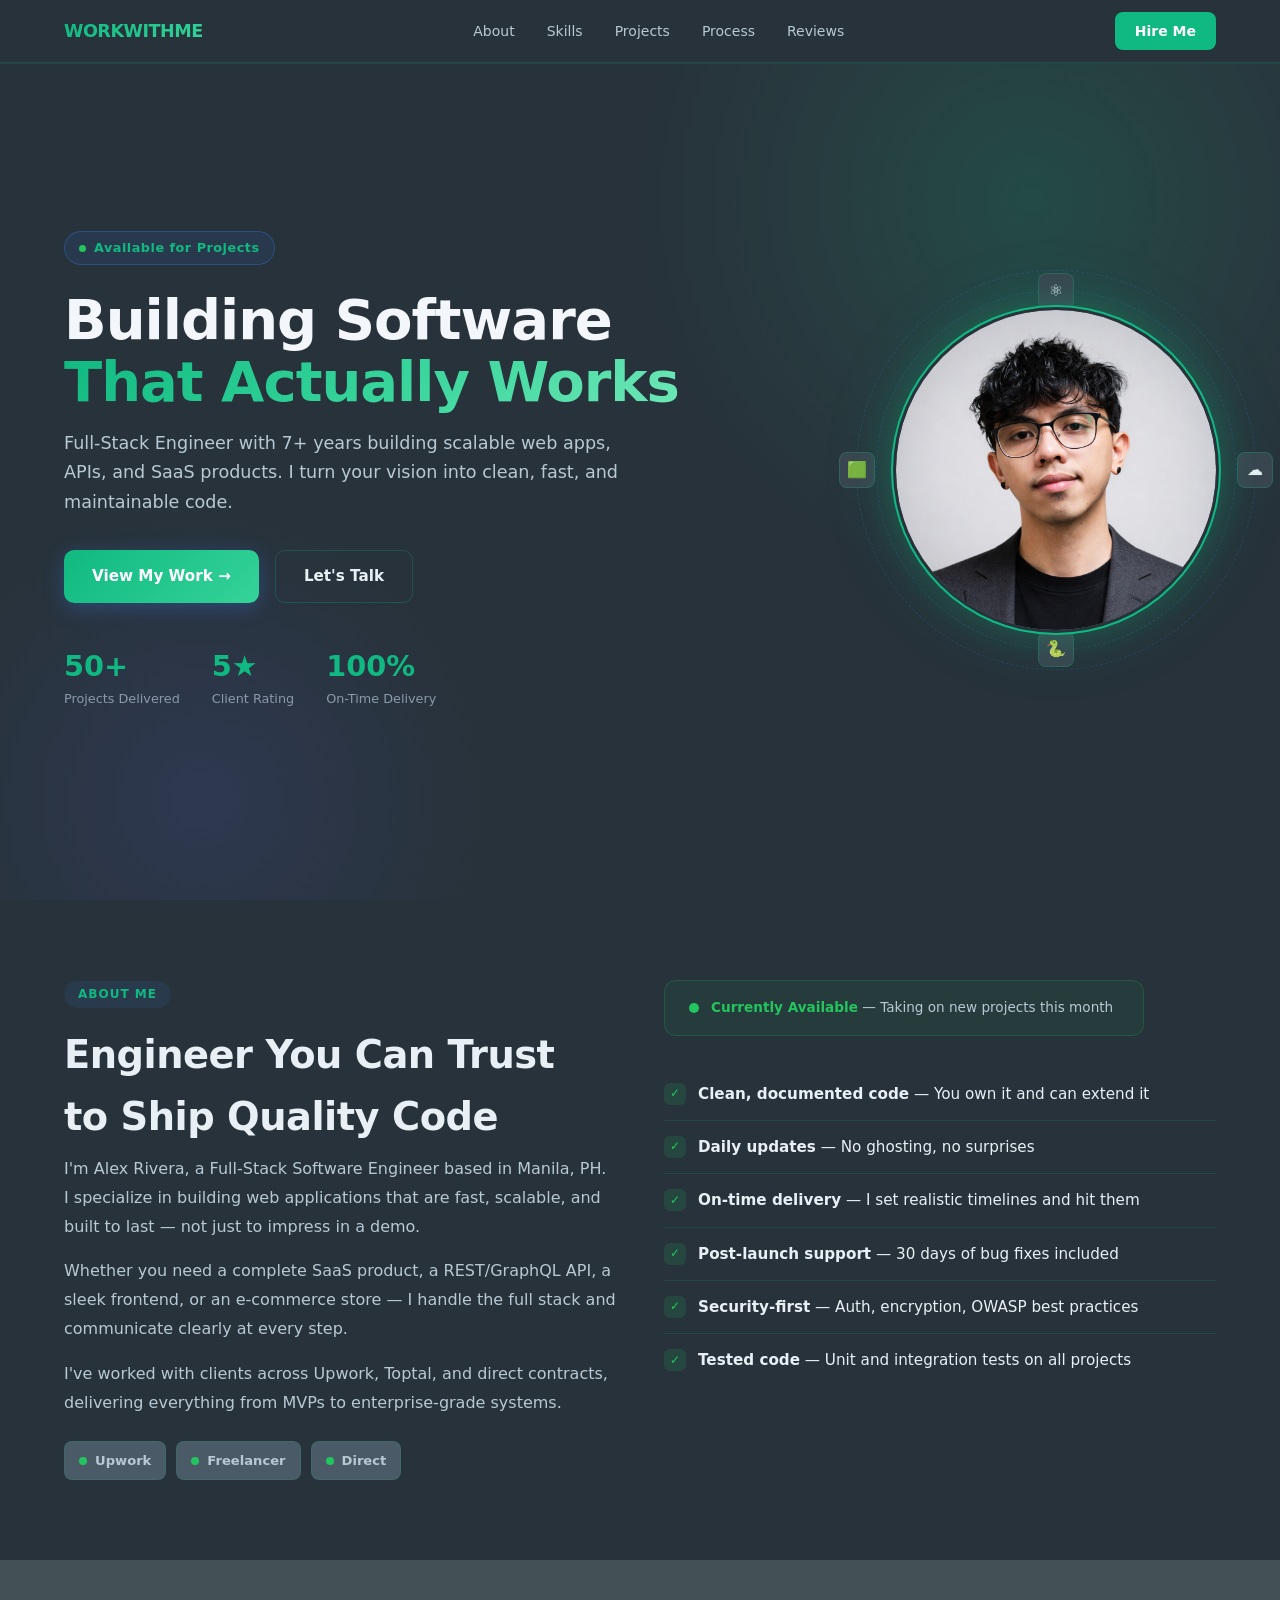
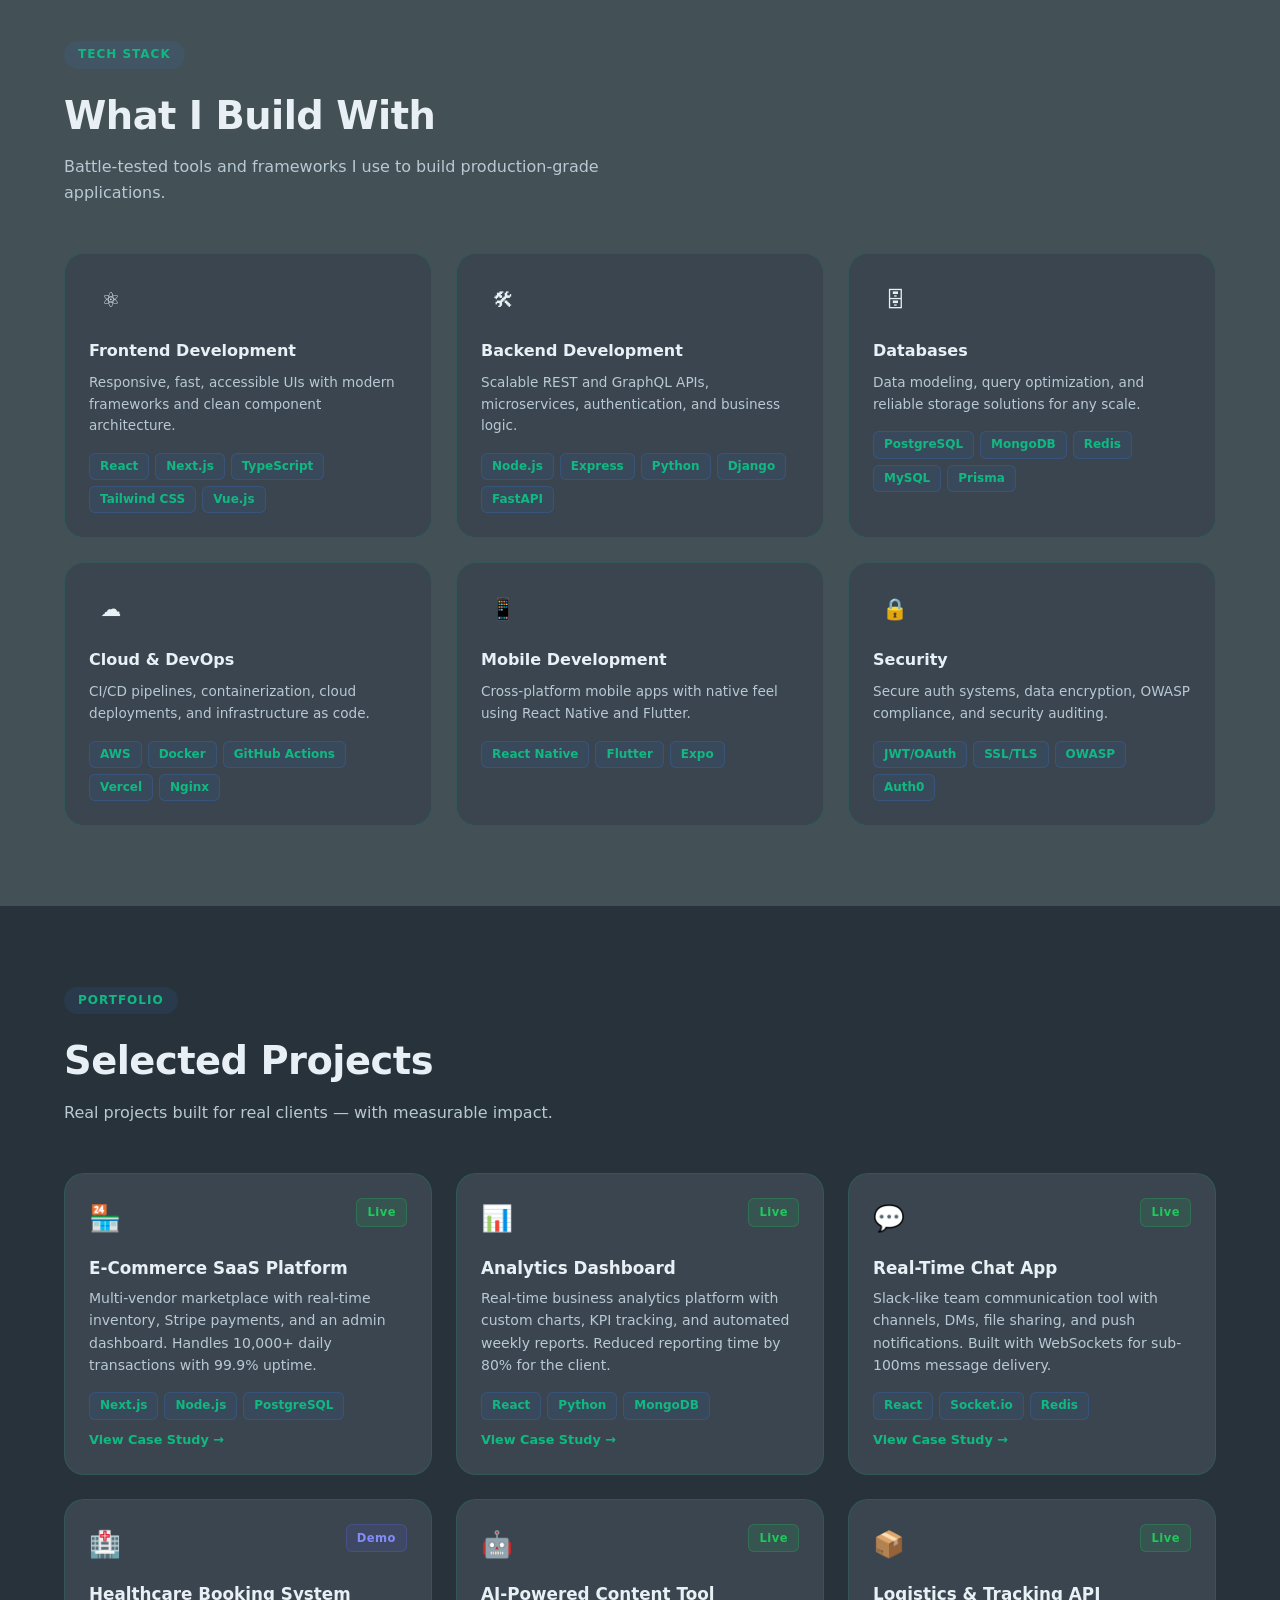
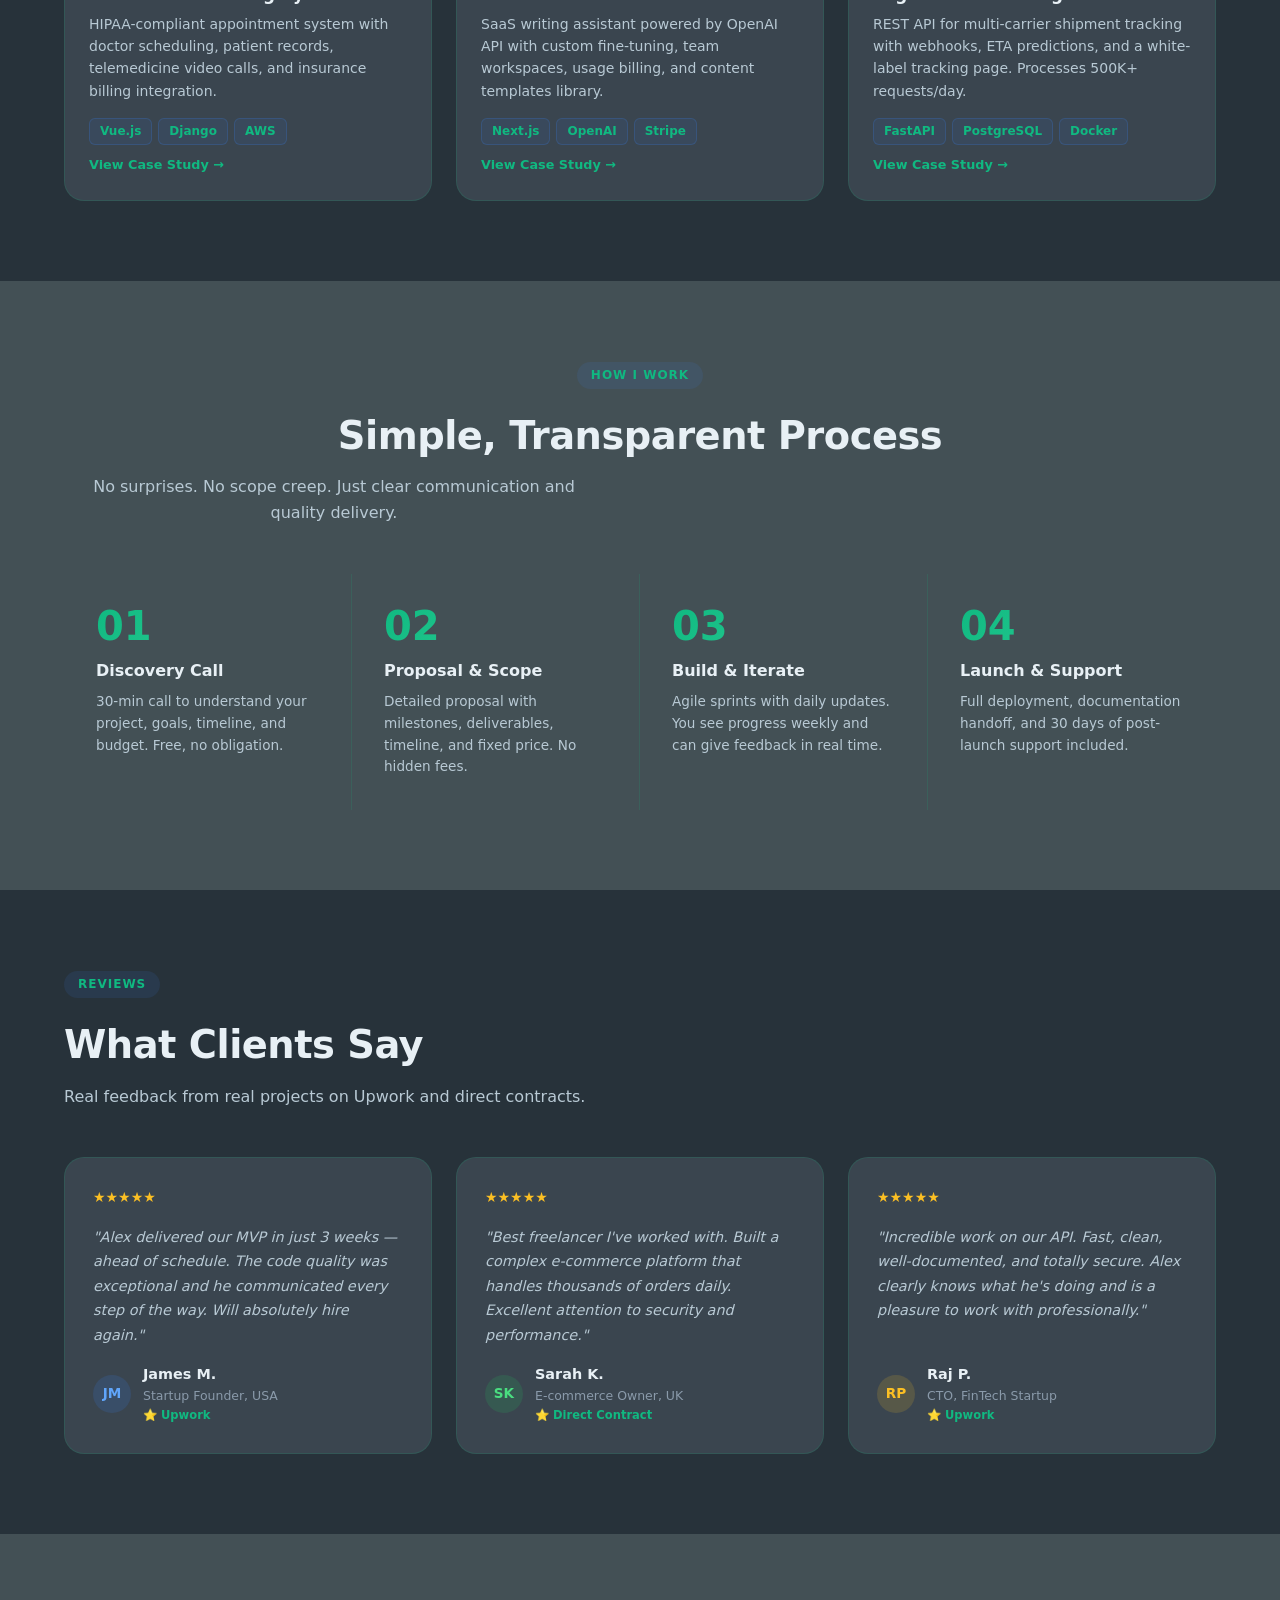
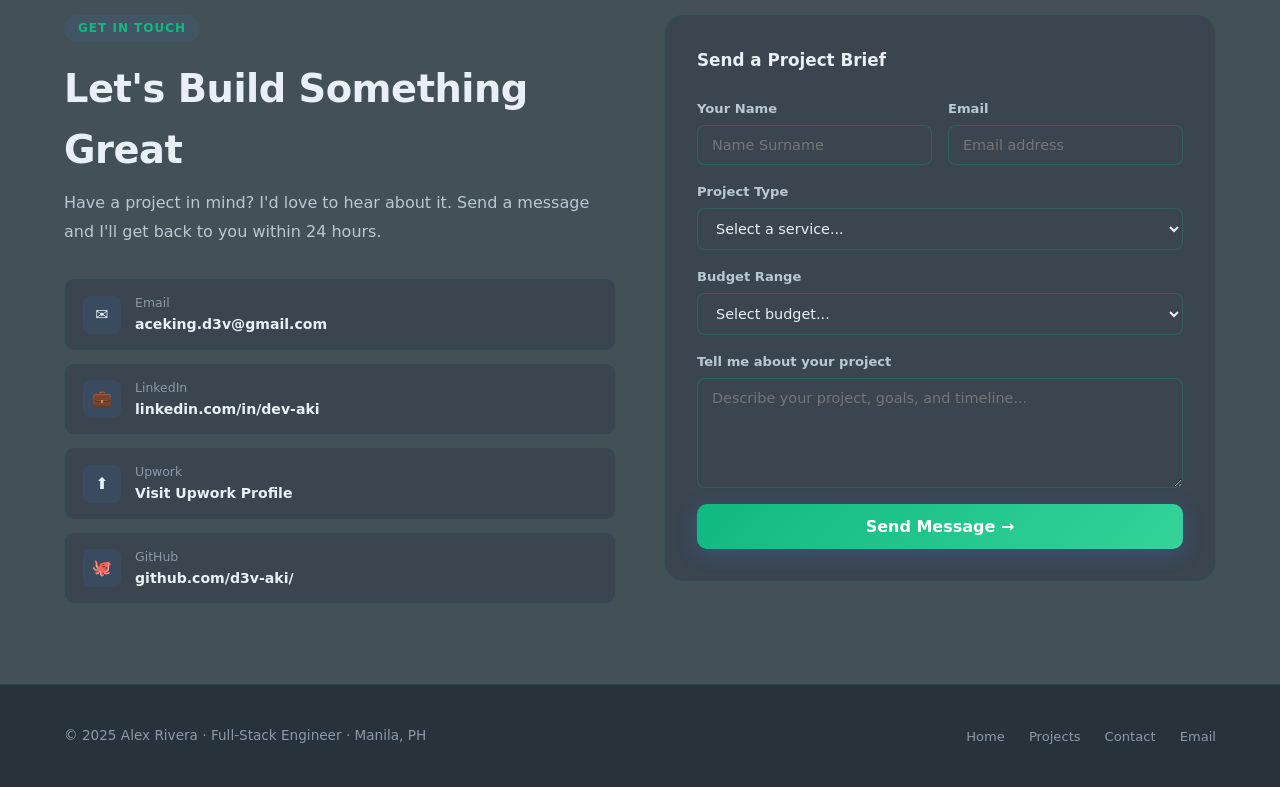
==== commit 0f24d4ca: "updated the avatar and link functionality" ====
--- a/index.html
+++ b/index.html
@@ -11,7 +11,7 @@
 <body>
   <!-- NAV -->
   <nav>
-    <a class="nav-logo" href="#home">VIBEWITHAKI</a>
+    <a class="nav-logo" href="#home">WORKWITHME</a>
     <ul class="nav-links">
       <li><a href="#about">About</a></li>
       <li><a href="#skills">Skills</a></li>
@@ -38,7 +38,7 @@
           <span class="gradient-text">That Actually Works</span>
         </h1>
         <p class="hero-sub">
-          Full-Stack Engineer with 5+ years building scalable web apps, APIs, and SaaS products.
+          Full-Stack Engineer with 7+ years building scalable web apps, APIs, and SaaS products.
           I turn your vision into clean, fast, and maintainable code.
         </p>
         <div class="hero-actions">
@@ -70,7 +70,7 @@
           <div class="orbit-icon">☁️</div>
         </div>
         <div class="avatar-frame">
-          <div class="avatar-inner">AKI</div>
+          <img src="images/avatar.png" alt="Aki — Full-Stack Engineer" class="avatar-img">
         </div>
       </div>
     </div>
@@ -371,21 +371,21 @@
           <h2 class="section-title">Let's Build Something Great</h2>
           <p>Have a project in mind? I'd love to hear about it. Send a message and I'll get back to you within 24 hours.</p>
           <div class="contact-methods">
-            <a href="mailto:alex@alexrivera.dev" class="contact-method">
+            <a href="mailto:aceking.d3v@gmail.com" class="contact-method">
               <div class="cm-icon">✉️</div>
-              <div><div class="cm-label">Email</div><div class="cm-value">alex@alexrivera.dev</div></div>
+              <div><div class="cm-label">Email</div><div class="cm-value">aceking.d3v@gmail.com</div></div>
             </a>
-            <a href="https://linkedin.com" target="_blank" class="contact-method">
+            <a href="https://www.linkedin.com/in/dev-aki/" target="_blank" class="contact-method">
               <div class="cm-icon">💼</div>
-              <div><div class="cm-label">LinkedIn</div><div class="cm-value">linkedin.com/in/alexrivera</div></div>
+              <div><div class="cm-label">LinkedIn</div><div class="cm-value">linkedin.com/in/dev-aki</div></div>
             </a>
-            <a href="https://upwork.com" target="_blank" class="contact-method">
+            <a href="https://www.upwork.com/freelancers/~01e22289dc7ba99032?mp_source=share" target="_blank" class="contact-method">
               <div class="cm-icon">⬆️</div>
-              <div><div class="cm-label">Upwork</div><div class="cm-value">Top Rated Plus · 100% JSS</div></div>
+              <div><div class="cm-label">Upwork</div><div class="cm-value">Visit Upwork Profile</div></div>
             </a>
-            <a href="https://github.com" target="_blank" class="contact-method">
+            <a href="https://github.com/d3v-aki/" target="_blank" class="contact-method">
               <div class="cm-icon">🐙</div>
-              <div><div class="cm-label">GitHub</div><div class="cm-value">github.com/alexrivera</div></div>
+              <div><div class="cm-label">GitHub</div><div class="cm-value">github.com/d3v-aki/</div></div>
             </a>
           </div>
         </div>
@@ -396,11 +396,11 @@
               <div class="form-row">
                 <div class="form-group">
                   <label for="name">Your Name</label>
-                  <input id="name" type="text" placeholder="John Doe">
+                  <input id="name" type="text" placeholder="Name Surname">
                 </div>
                 <div class="form-group">
                   <label for="email">Email</label>
-                  <input id="email" type="email" placeholder="john@company.com">
+                  <input id="email" type="email" placeholder="Email address">
                 </div>
               </div>
               <div class="form-group">
--- a/css/styles.css
+++ b/css/styles.css
@@ -34,7 +34,7 @@
   height: 64px;
   background: #27323A;
   backdrop-filter: blur(16px);
-  border-bottom: 1px solid var(--border);
+  border-bottom: 2px solid var(--border);
 }
 .nav-logo {
   font-size: 1.1rem; font-weight: 700; letter-spacing: -0.5px;
@@ -68,16 +68,16 @@
 }
 .hero::before {
   content: '';
-  position: absolute; top: -200px; right: -200px;
-  width: 700px; height: 700px; border-radius: 50%;
-  background: radial-gradient(circle, rgba(59,130,246,0.12) 0%, transparent 70%);
+  position: absolute; top: -200px; right: -150px;
+  width: 800px; height: 800px; border-radius: 50%;
+  background: radial-gradient(circle, rgba(16,185,129,0.18) 0%, rgba(52,211,153,0.06) 40%, transparent 70%);
   pointer-events: none;
 }
 .hero::after {
   content: '';
   position: absolute; bottom: -200px; left: -100px;
-  width: 500px; height: 500px; border-radius: 50%;
-  background: radial-gradient(circle, rgba(99,102,241,0.1) 0%, transparent 70%);
+  width: 600px; height: 600px; border-radius: 50%;
+  background: radial-gradient(circle, rgba(99,102,241,0.12) 0%, transparent 70%);
   pointer-events: none;
 }
 .hero-inner { max-width: 1200px; width: 100%; margin: 0 auto; display: flex; align-items: center; gap: 5%; z-index: 1; position: relative; }
@@ -95,6 +95,7 @@
   font-size: clamp(2.2rem, 5vw, 3.5rem);
   font-weight: 800; line-height: 1.1; letter-spacing: -1px;
   margin-bottom: 1rem;
+  color: #f3f7fb;
 }
 .gradient-text {
   background: linear-gradient(135deg, var(--accent) 0%, var(--accent2) 50%, var(--accent3) 100%);
@@ -113,7 +114,7 @@
   transition: transform 0.2s, box-shadow 0.2s;
   box-shadow: 0 4px 20px rgba(59,130,246,0.3);
 }
-.btn-primary:hover { transform: translateY(-2px); box-shadow: 0 8px 30px rgba(59,130,246,0.4); }
+.btn-primary:hover { transform: translateY(-3px); box-shadow: 0 10px 36px rgba(16,185,129,0.5); }
 .btn-secondary {
   display: inline-flex; align-items: center; gap: 8px;
   padding: 13px 28px; border-radius: 10px;
@@ -129,25 +130,36 @@
 .stat-label { font-size: 0.8rem; color: var(--text3); }
 
 /* Avatar */
-.hero-visual { flex-shrink: 0; width: 300px; height: 300px; position: relative; }
+.hero-visual { flex-shrink: 0; width: 320px; height: 320px; position: relative; }
 .avatar-frame {
   width: 100%; height: 100%; border-radius: 50%;
-  border: 2px solid var(--border2);
   background: var(--card2);
   display: flex; align-items: center; justify-content: center;
   position: relative; overflow: hidden;
+  box-shadow:
+    0 0 0 3px var(--bg),
+    0 0 0 5px var(--accent),
+    0 0 40px rgba(16,185,129,0.35),
+    0 0 80px rgba(16,185,129,0.15);
+  animation: avatar-glow 3s ease-in-out infinite;
+}
+@keyframes avatar-glow {
+  0%,100% { box-shadow: 0 0 0 3px var(--bg), 0 0 0 5px var(--accent), 0 0 40px rgba(16,185,129,0.35), 0 0 80px rgba(16,185,129,0.15); }
+  50%      { box-shadow: 0 0 0 3px var(--bg), 0 0 0 5px var(--accent2), 0 0 60px rgba(52,211,153,0.5),  0 0 100px rgba(52,211,153,0.2); }
 }
 .avatar-frame::before {
   content: '';
-  position: absolute; inset: -2px;
+  position: absolute; inset: -3px;
   border-radius: 50%;
-  background: conic-gradient(from 0deg, var(--accent), var(--accent2), var(--accent3), var(--accent));
-  z-index: -1; animation: spin 5s linear infinite;
-}
-.avatar-inner {
-  width: calc(100% - 4px); height: calc(100% - 4px); border-radius: 50%;
-  background: var(--card2); display: flex; align-items: center; justify-content: center;
-  font-size: 6rem; font-weight: 800; color: var(--accent);
+  background: conic-gradient(from 0deg, var(--accent), var(--accent2), var(--accent3), transparent 60%, var(--accent));
+  z-index: -1; animation: spin 4s linear infinite;
+}
+.avatar-img {
+  width: 100%; height: 100%;
+  border-radius: 50%;
+  object-fit: cover;
+  object-position: center top;
+  display: block;
 }
 @keyframes spin { to { transform: rotate(360deg); } }
 .orbit {
@@ -219,7 +231,7 @@
   border-radius: var(--radius-lg); padding: 1.5rem;
   transition: border-color 0.2s, transform 0.2s;
 }
-.skill-card:hover { border-color: var(--accent); transform: translateY(-3px); }
+.skill-card:hover { border-color: var(--accent); transform: translateY(-4px); box-shadow: 0 8px 30px rgba(16,185,129,0.15); }
 .skill-icon {
   width: 44px; height: 44px; border-radius: 10px; margin-bottom: 1rem;
   display: flex; align-items: center; justify-content: center; font-size: 1.3rem;
@@ -241,7 +253,7 @@
   display: flex; flex-direction: column; gap: 1rem;
   transition: border-color 0.2s, transform 0.2s;
 }
-.project-card:hover { border-color: var(--accent); transform: translateY(-3px); }
+.project-card:hover { border-color: var(--accent); transform: translateY(-4px); box-shadow: 0 12px 40px rgba(16,185,129,0.15); }
 .project-header { display: flex; justify-content: space-between; align-items: flex-start; gap: 1rem; }
 .project-icon { font-size: 1.6rem; }
 .project-badge {
@@ -364,7 +376,7 @@
   .nav-links { display: none; }
   .hamburger { display: flex; }
   .hero-inner { flex-direction: column-reverse; text-align: center; }
-  .hero-visual { width: 200px; height: 200px; }
+  .hero-visual { width: 220px; height: 220px; }
   .hero-actions { justify-content: center; }
   .hero-stats { justify-content: center; }
   .about-grid { grid-template-columns: 1fr; }
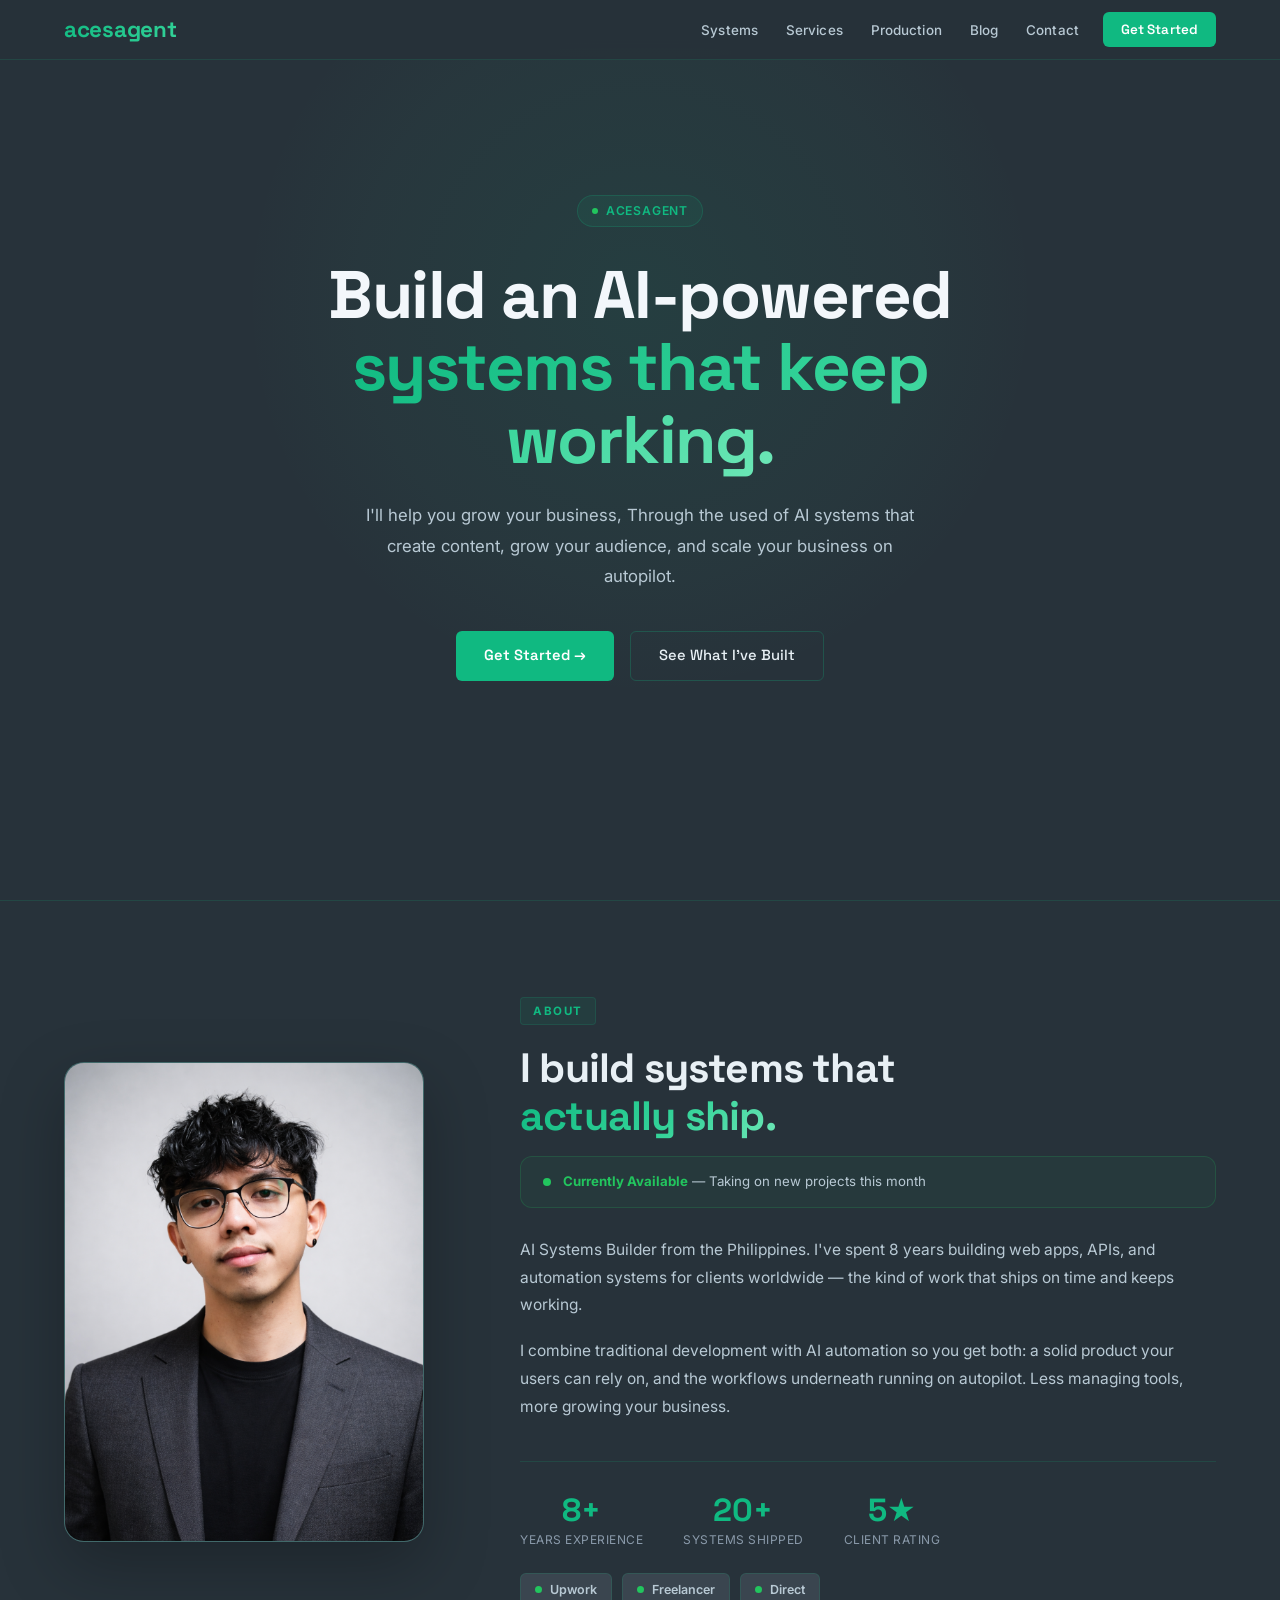
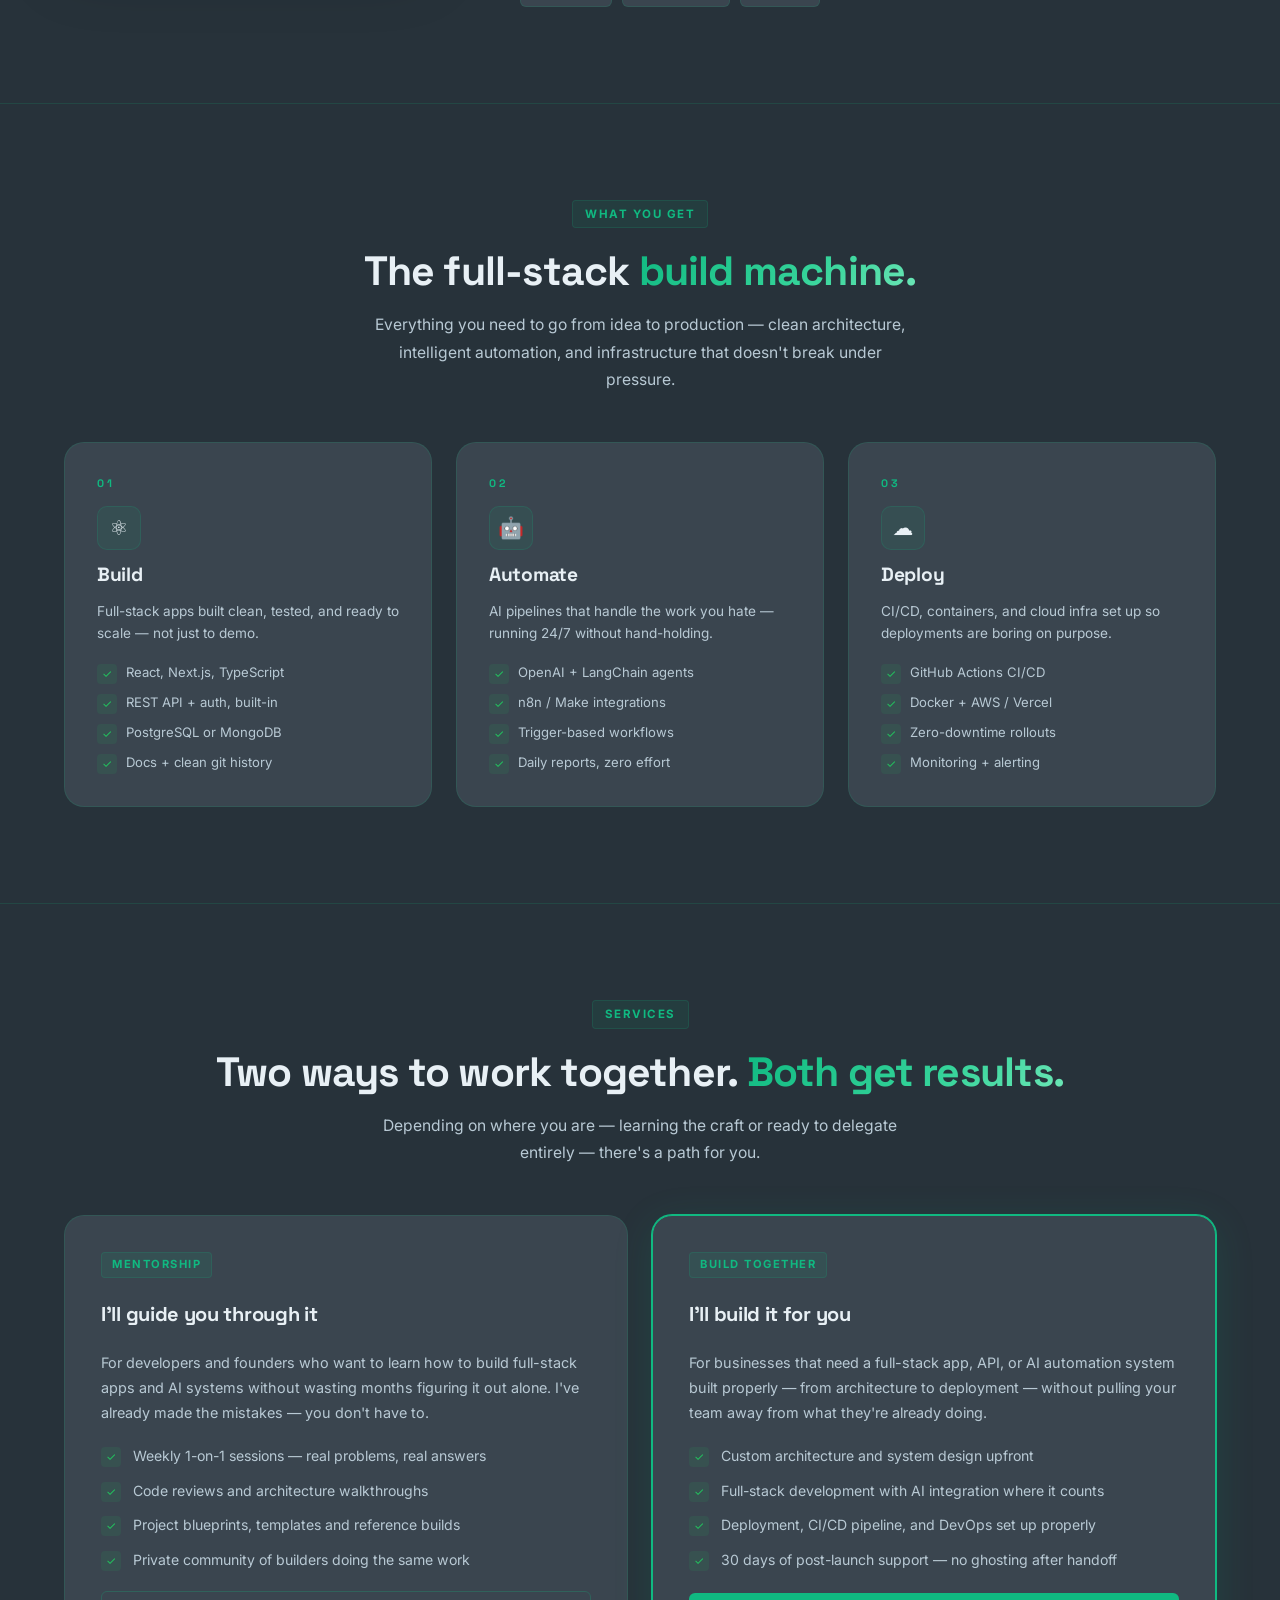
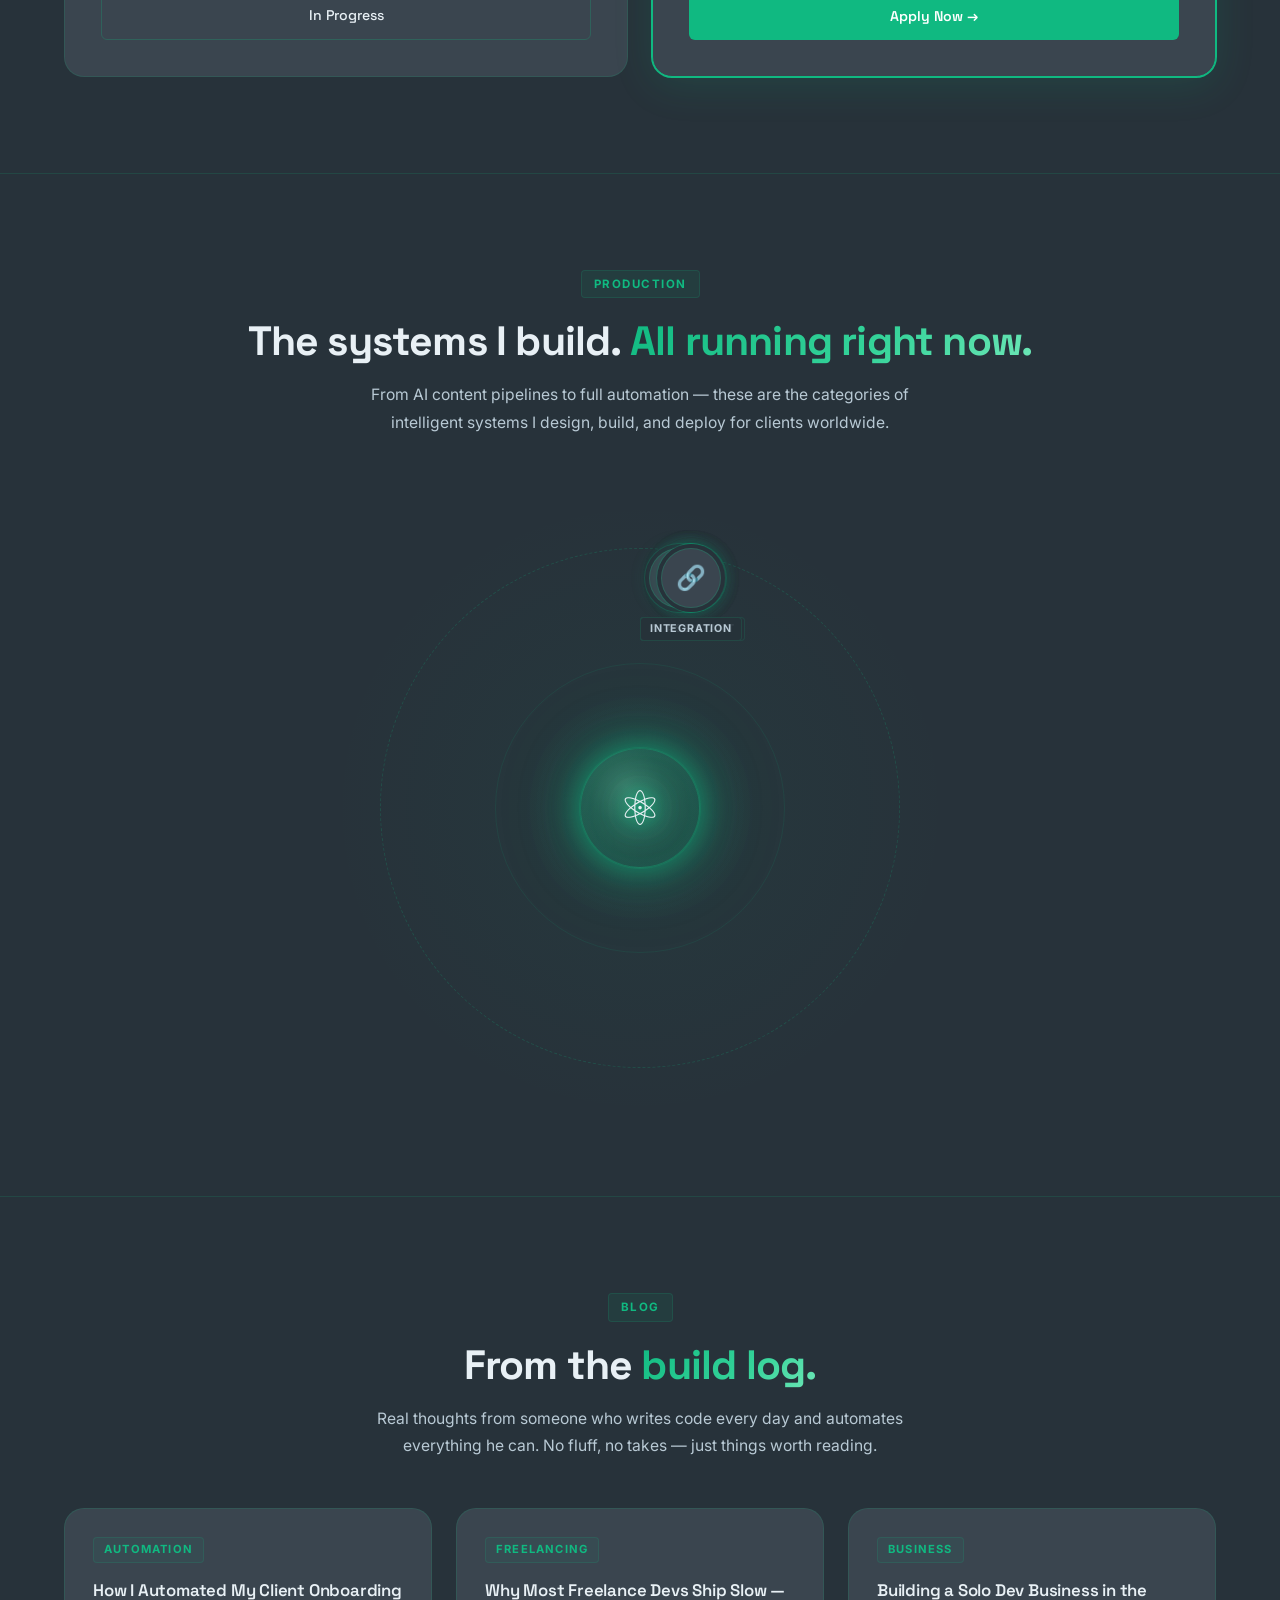
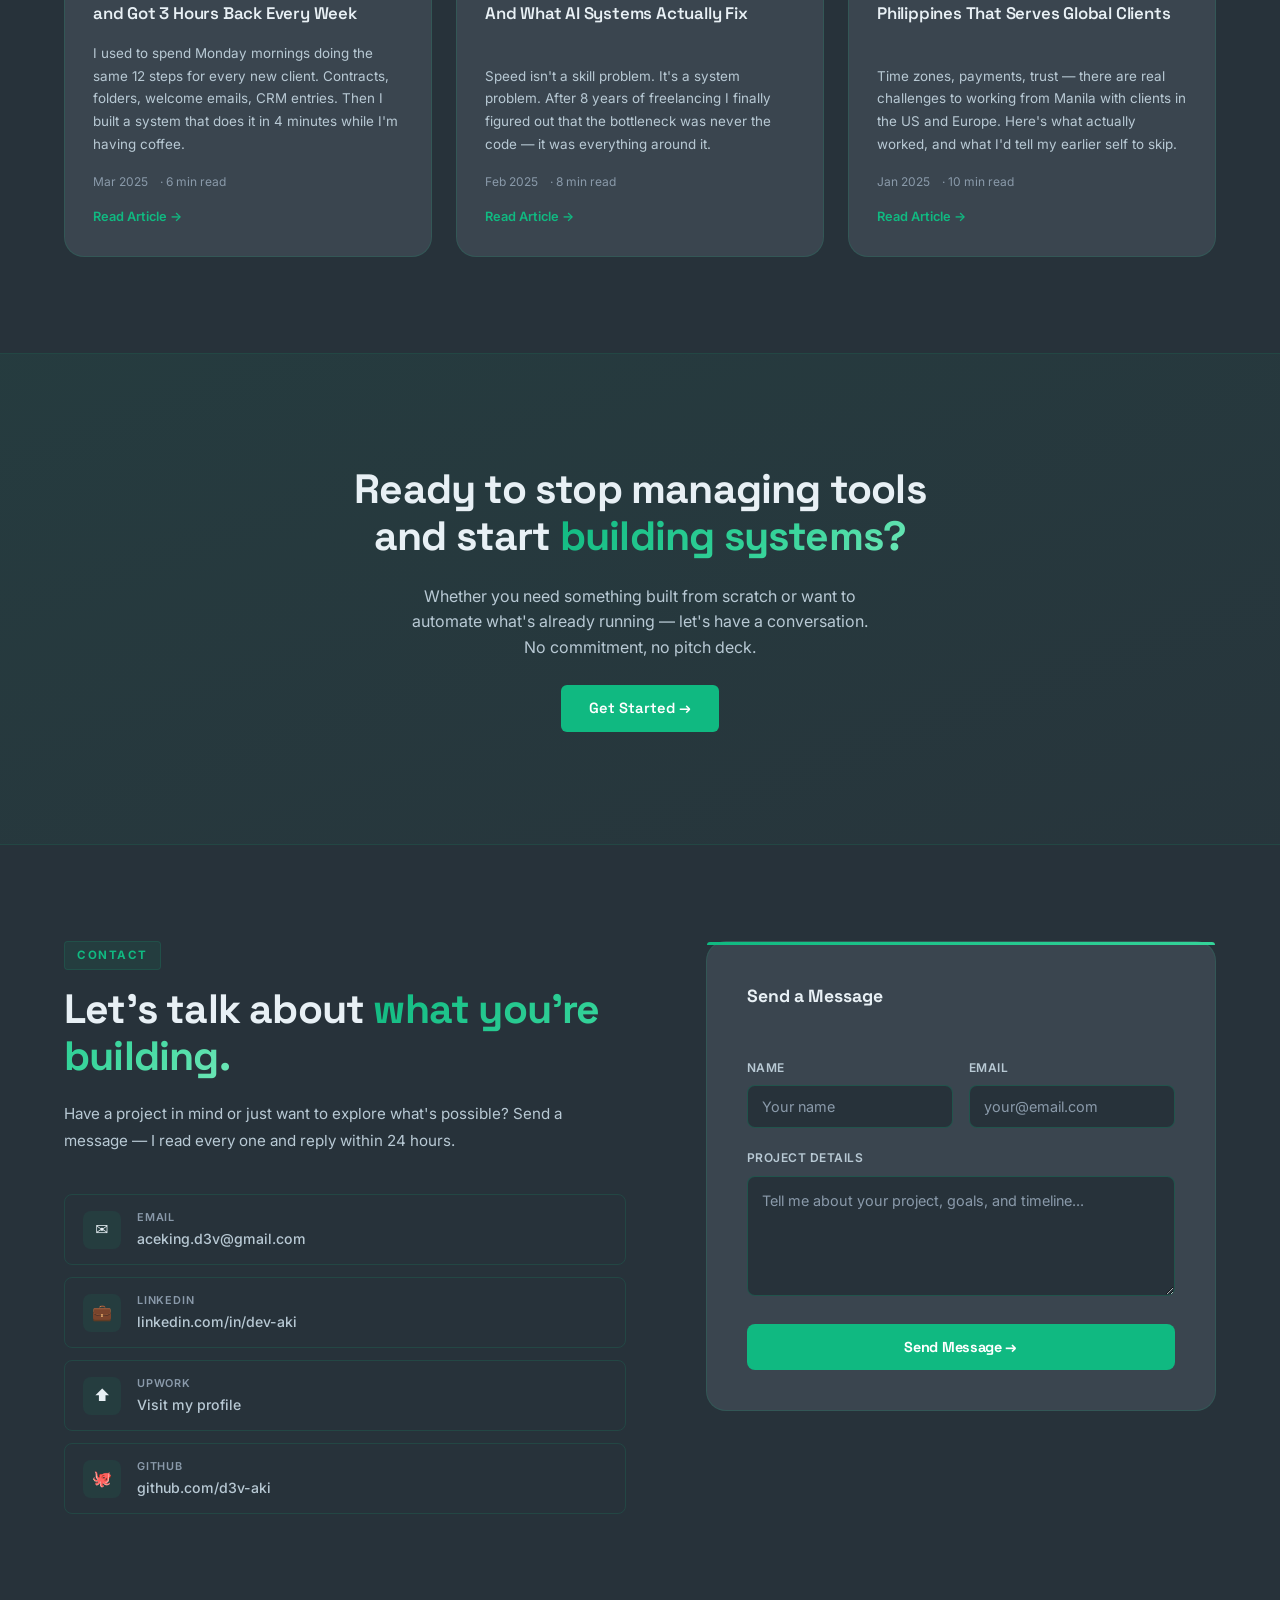
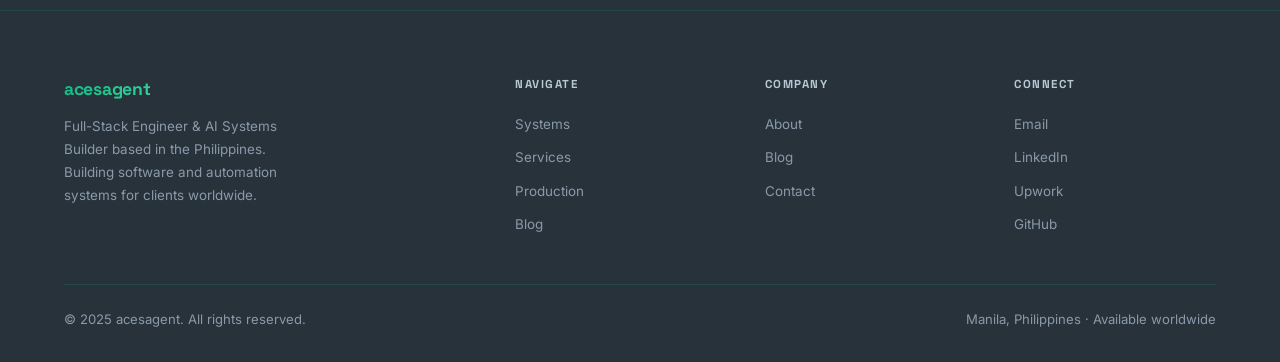
==== commit 36d3bdfa: "updating the design and content of my personal portfolio" ====
--- a/index.html
+++ b/index.html
@@ -3,24 +3,25 @@
 <head>
   <meta charset="UTF-8" />
   <meta name="viewport" content="width=device-width, initial-scale=1.0" />
-  <meta name="description" content="Full-Stack Software Engineer — Building scalable web applications and APIs. Available for freelance projects." />
+  <meta name="description" content="acesagent — Full-Stack Engineer & AI Systems Builder from the Philippines. I ship web apps, APIs, and automation pipelines that scale." />
   <meta name="robots" content="index, follow" />
-  <title>Alex Rivera | Full-Stack Engineer</title>
+  <title>acesagent | Full-Stack Engineer & AI Systems Builder</title>
   <link rel="stylesheet" href="css/styles.css">
 </head>
 <body>
+
   <!-- NAV -->
   <nav>
-    <a class="nav-logo" href="#home">WORKWITHME</a>
+    <a class="nav-logo" href="#home">acesagent</a>
     <ul class="nav-links">
-      <li><a href="#about">About</a></li>
-      <li><a href="#skills">Skills</a></li>
-      <li><a href="#projects">Projects</a></li>
-      <li><a href="#process">Process</a></li>
-      <li><a href="#testimonials">Reviews</a></li>
+      <li><a href="#systems">Systems</a></li>
+      <li><a href="#services">Services</a></li>
+      <li><a href="#production">Production</a></li>
+      <li><a href="#blog">Blog</a></li>
+      <li><a href="#contact">Contact</a></li>
     </ul>
-    <a class="nav-cta" href="#contact">Hire Me</a>
-    <div class="hamburger" id="hamburger" ariara-label="Toggle menu" role="button" tabindex="0">
+    <a class="nav-cta" href="#contact">Get Started</a>
+    <div class="hamburger" id="hamburger" aria-label="Toggle menu" role="button" tabindex="0">
       <span></span><span></span><span></span>
     </div>
   </nav>
@@ -28,411 +29,349 @@
   <!-- HERO -->
   <section id="home" class="hero">
     <div class="hero-inner">
-      <div class="hero-text">
-        <div class="hero-badge">
-          <span class="badge-dot"></span>
-          Available for Projects
-        </div>
-        <h1>
-          Building Software<br>
-          <span class="gradient-text">That Actually Works</span>
-        </h1>
-        <p class="hero-sub">
-          Full-Stack Engineer with 7+ years building scalable web apps, APIs, and SaaS products.
-          I turn your vision into clean, fast, and maintainable code.
-        </p>
-        <div class="hero-actions">
-          <a class="btn-primary" href="#projects">View My Work →</a>
-          <a class="btn-secondary" href="#contact">Let's Talk</a>
-        </div>
-        <div class="hero-stats">
-          <div class="stat">
-            <div class="stat-num">50+</div>
-            <div class="stat-label">Projects Delivered</div>
-          </div>
-          <div class="stat">
-            <div class="stat-num">5★</div>
-            <div class="stat-label">Client Rating</div>
-          </div>
-          <div class="stat">
-            <div class="stat-num">100%</div>
-            <div class="stat-label">On-Time Delivery</div>
-          </div>
-        </div>
-      </div>
-      <div class="hero-visual">
-        <div class="orbit orbit-1">
-          <div class="orbit-icon">⚛️</div>
-          <div class="orbit-icon">🐍</div>
-        </div>
-        <div class="orbit orbit-2">
-          <div class="orbit-icon">🟩</div>
-          <div class="orbit-icon">☁️</div>
-        </div>
-        <div class="avatar-frame">
-          <img src="images/avatar.png" alt="Aki — Full-Stack Engineer" class="avatar-img">
-        </div>
-      </div>
-    </div>
-  </section>
+      <div class="hero-badge reveal">
+        <span class="badge-dot"></span>
+        acesagent
+      </div>
+      <h1 class="reveal">
+        Build an AI-powered <span class="gradient-text">systems that keep working.</span>
+      </h1>
+      <p class="hero-sub reveal">
+        I'll help you grow your business, Through the used of AI systems that create content, grow your audience, and scale your business on autopilot.
+      </p>
+      <div class="hero-actions reveal">
+        <a class="btn-primary" href="#contact">Get Started →</a>
+        <a class="btn-secondary" href="#production">See What I've Built</a>
+      </div>
+    </div>
+  </section>
+
+  <hr class="divider">
 
   <!-- ABOUT -->
   <section id="about">
     <div class="section-inner">
-      <div class="about-grid">
-        <div class="about-text reveal">
-          <span class="section-tag">About Me</span>
-          <h2 class="section-title">Engineer You Can Trust<br>to Ship Quality Code</h2>
-          <p>I'm Alex Rivera, a Full-Stack Software Engineer based in Manila, PH. I specialize in building web applications that are fast, scalable, and built to last — not just to impress in a demo.</p>
-          <p>Whether you need a complete SaaS product, a REST/GraphQL API, a sleek frontend, or an e-commerce store — I handle the full stack and communicate clearly at every step.</p>
-          <p>I've worked with clients across Upwork, Toptal, and direct contracts, delivering everything from MVPs to enterprise-grade systems.</p>
+      <div class="about-split">
+        <div class="about-portrait reveal">
+          <img src="images/avatar.png" alt="Ace — acesagent, Full-Stack Engineer & AI Systems Builder">
+        </div>
+        <div class="about-content reveal">
+          <span class="section-tag">About</span>
+          <h2 class="section-title">I build systems that<br><span class="gradient-text">actually ship.</span></h2>
+          <div class="avail-banner">
+            <div class="avail-dot"></div>
+            <div class="avail-text"><strong>Currently Available</strong> — Taking on new projects this month</div>
+          </div>
+          <p>AI Systems Builder from the Philippines. I've spent 8 years building web apps, APIs, and automation systems for clients worldwide — the kind of work that ships on time and keeps working.</p>
+          <p>I combine traditional development with AI automation so you get both: a solid product your users can rely on, and the workflows underneath running on autopilot. Less managing tools, more growing your business.</p>
+          <div class="about-stats">
+            <div class="stat">
+              <div class="stat-num">8+</div>
+              <div class="stat-label">Years Experience</div>
+            </div>
+            <div class="stat">
+              <div class="stat-num">20+</div>
+              <div class="stat-label">Systems Shipped</div>
+            </div>
+            <div class="stat">
+              <div class="stat-num">5★</div>
+              <div class="stat-label">Client Rating</div>
+            </div>
+          </div>
           <div class="platform-badges">
             <div class="pbadge"><span class="pbadge-dot"></span> Upwork</div>
             <div class="pbadge"><span class="pbadge-dot"></span> Freelancer</div>
             <div class="pbadge"><span class="pbadge-dot"></span> Direct</div>
           </div>
         </div>
-        <div class="reveal">
-          <div class="avail-banner">
-            <div class="avail-dot"></div>
-            <div class="avail-text"><strong>Currently Available</strong> — Taking on new projects this month</div>
-          </div>
-          <ul class="values-list">
-            <li><div class="check-icon">✓</div><div><strong>Clean, documented code</strong> — You own it and can extend it</div></li>
-            <li><div class="check-icon">✓</div><div><strong>Daily updates</strong> — No ghosting, no surprises</div></li>
-            <li><div class="check-icon">✓</div><div><strong>On-time delivery</strong> — I set realistic timelines and hit them</div></li>
-            <li><div class="check-icon">✓</div><div><strong>Post-launch support</strong> — 30 days of bug fixes included</div></li>
-            <li><div class="check-icon">✓</div><div><strong>Security-first</strong> — Auth, encryption, OWASP best practices</div></li>
-            <li><div class="check-icon">✓</div><div><strong>Tested code</strong> — Unit and integration tests on all projects</div></li>
+      </div>
+    </div>
+  </section>
+
+  <hr class="divider">
+
+  <!-- SYSTEMS -->
+  <section id="systems">
+    <div class="section-inner">
+      <div class="reveal section-center">
+        <span class="section-tag">What You Get</span>
+        <h2 class="section-title">The full-stack <span class="gradient-text">build machine.</span></h2>
+        <p class="section-sub">Everything you need to go from idea to production — clean architecture, intelligent automation, and infrastructure that doesn't break under pressure.</p>
+      </div>
+      <div class="sys-cards">
+
+        <div class="sys-card reveal">
+          <span class="sys-num">01</span>
+          <div class="sys-card-icon">⚛️</div>
+          <div class="sys-card-title">Build</div>
+          <p class="sys-card-desc">Full-stack apps built clean, tested, and ready to scale — not just to demo.</p>
+          <ul class="sys-features">
+            <li><div class="check-icon">✓</div><div>React, Next.js, TypeScript</div></li>
+            <li><div class="check-icon">✓</div><div>REST API + auth, built-in</div></li>
+            <li><div class="check-icon">✓</div><div>PostgreSQL or MongoDB</div></li>
+            <li><div class="check-icon">✓</div><div>Docs + clean git history</div></li>
           </ul>
         </div>
-      </div>
-    </div>
-  </section>
-
-  <!-- SKILLS -->
-  <section id="skills" class="skills-bg">
-    <div class="section-inner">
-      <div class="reveal">
-        <span class="section-tag">Tech Stack</span>
-        <h2 class="section-title">What I Build With</h2>
-        <p class="section-sub">Battle-tested tools and frameworks I use to build production-grade applications.</p>
-      </div>
-      <div class="skills-grid">
-        <div class="skill-card reveal">
-          <div class="skill-icon icon-frontend">⚛️</div>
-          <div class="skill-title">Frontend Development</div>
-          <div class="skill-desc">Responsive, fast, accessible UIs with modern frameworks and clean component architecture.</div>
-          <div class="tech-tags">
-            <span class="tag">React</span><span class="tag">Next.js</span><span class="tag">TypeScript</span><span class="tag">Tailwind CSS</span><span class="tag">Vue.js</span>
-          </div>
-        </div>
-        <div class="skill-card reveal">
-          <div class="skill-icon icon-backend">🛠</div>
-          <div class="skill-title">Backend Development</div>
-          <div class="skill-desc">Scalable REST and GraphQL APIs, microservices, authentication, and business logic.</div>
-          <div class="tech-tags">
-            <span class="tag">Node.js</span><span class="tag">Express</span><span class="tag">Python</span><span class="tag">Django</span><span class="tag">FastAPI</span>
-          </div>
-        </div>
-        <div class="skill-card reveal">
-          <div class="skill-icon icon-db">🗄</div>
-          <div class="skill-title">Databases</div>
-          <div class="skill-desc">Data modeling, query optimization, and reliable storage solutions for any scale.</div>
-          <div class="tech-tags">
-            <span class="tag">PostgreSQL</span><span class="tag">MongoDB</span><span class="tag">Redis</span><span class="tag">MySQL</span><span class="tag">Prisma</span>
-          </div>
-        </div>
-        <div class="skill-card reveal">
-          <div class="skill-icon icon-cloud">☁️</div>
-          <div class="skill-title">Cloud & DevOps</div>
-          <div class="skill-desc">CI/CD pipelines, containerization, cloud deployments, and infrastructure as code.</div>
-          <div class="tech-tags">
-            <span class="tag">AWS</span><span class="tag">Docker</span><span class="tag">GitHub Actions</span><span class="tag">Vercel</span><span class="tag">Nginx</span>
-          </div>
-        </div>
-        <div class="skill-card reveal">
-          <div class="skill-icon icon-mobile">📱</div>
-          <div class="skill-title">Mobile Development</div>
-          <div class="skill-desc">Cross-platform mobile apps with native feel using React Native and Flutter.</div>
-          <div class="tech-tags">
-            <span class="tag">React Native</span><span class="tag">Flutter</span><span class="tag">Expo</span>
-          </div>
-        </div>
-        <div class="skill-card reveal">
-          <div class="skill-icon icon-security">🔒</div>
-          <div class="skill-title">Security</div>
-          <div class="skill-desc">Secure auth systems, data encryption, OWASP compliance, and security auditing.</div>
-          <div class="tech-tags">
-            <span class="tag">JWT/OAuth</span><span class="tag">SSL/TLS</span><span class="tag">OWASP</span><span class="tag">Auth0</span>
-          </div>
-        </div>
-      </div>
-    </div>
-  </section>
-
-  <!-- PROJECTS -->
-  <section id="projects">
-    <div class="section-inner">
-      <div class="reveal">
-        <span class="section-tag">Portfolio</span>
-        <h2 class="section-title">Selected Projects</h2>
-        <p class="section-sub">Real projects built for real clients — with measurable impact.</p>
-      </div>
-      <div class="projects-grid">
-        <div class="project-card reveal">
-          <div class="project-header">
-            <div class="project-icon">🏪</div>
-            <span class="project-badge badge-live">Live</span>
-          </div>
-          <div>
-            <div class="project-name">E-Commerce SaaS Platform</div>
-            <div class="project-desc">Multi-vendor marketplace with real-time inventory, Stripe payments, and an admin dashboard. Handles 10,000+ daily transactions with 99.9% uptime.</div>
-          </div>
-          <div class="project-footer">
-            <div class="project-tech">
-              <span class="tag">Next.js</span><span class="tag">Node.js</span><span class="tag">PostgreSQL</span>
-            </div>
-            <a href="#contact" class="project-link">View Case Study →</a>
-          </div>
-        </div>
-        <div class="project-card reveal">
-          <div class="project-header">
-            <div class="project-icon">📊</div>
-            <span class="project-badge badge-live">Live</span>
-          </div>
-          <div>
-            <div class="project-name">Analytics Dashboard</div>
-            <div class="project-desc">Real-time business analytics platform with custom charts, KPI tracking, and automated weekly reports. Reduced reporting time by 80% for the client.</div>
-          </div>
-          <div class="project-footer">
-            <div class="project-tech">
-              <span class="tag">React</span><span class="tag">Python</span><span class="tag">MongoDB</span>
-            </div>
-            <a href="#contact" class="project-link">View Case Study →</a>
-          </div>
-        </div>
-        <div class="project-card reveal">
-          <div class="project-header">
-            <div class="project-icon">💬</div>
-            <span class="project-badge badge-live">Live</span>
-          </div>
-          <div>
-            <div class="project-name">Real-Time Chat App</div>
-            <div class="project-desc">Slack-like team communication tool with channels, DMs, file sharing, and push notifications. Built with WebSockets for sub-100ms message delivery.</div>
-          </div>
-          <div class="project-footer">
-            <div class="project-tech">
-              <span class="tag">React</span><span class="tag">Socket.io</span><span class="tag">Redis</span>
-            </div>
-            <a href="#contact" class="project-link">View Case Study →</a>
-          </div>
-        </div>
-        <div class="project-card reveal">
-          <div class="project-header">
-            <div class="project-icon">🏥</div>
-            <span class="project-badge badge-demo">Demo</span>
-          </div>
-          <div>
-            <div class="project-name">Healthcare Booking System</div>
-            <div class="project-desc">HIPAA-compliant appointment system with doctor scheduling, patient records, telemedicine video calls, and insurance billing integration.</div>
-          </div>
-          <div class="project-footer">
-            <div class="project-tech">
-              <span class="tag">Vue.js</span><span class="tag">Django</span><span class="tag">AWS</span>
-            </div>
-            <a href="#contact" class="project-link">View Case Study →</a>
-          </div>
-        </div>
-        <div class="project-card reveal">
-          <div class="project-header">
-            <div class="project-icon">🤖</div>
-            <span class="project-badge badge-live">Live</span>
-          </div>
-          <div>
-            <div class="project-name">AI-Powered Content Tool</div>
-            <div class="project-desc">SaaS writing assistant powered by OpenAI API with custom fine-tuning, team workspaces, usage billing, and content templates library.</div>
-          </div>
-          <div class="project-footer">
-            <div class="project-tech">
-              <span class="tag">Next.js</span><span class="tag">OpenAI</span><span class="tag">Stripe</span>
-            </div>
-            <a href="#contact" class="project-link">View Case Study →</a>
-          </div>
-        </div>
-        <div class="project-card reveal">
-          <div class="project-header">
-            <div class="project-icon">📦</div>
-            <span class="project-badge badge-live">Live</span>
-          </div>
-          <div>
-            <div class="project-name">Logistics & Tracking API</div>
-            <div class="project-desc">REST API for multi-carrier shipment tracking with webhooks, ETA predictions, and a white-label tracking page. Processes 500K+ requests/day.</div>
-          </div>
-          <div class="project-footer">
-            <div class="project-tech">
-              <span class="tag">FastAPI</span><span class="tag">PostgreSQL</span><span class="tag">Docker</span>
-            </div>
-            <a href="#contact" class="project-link">View Case Study →</a>
-          </div>
-        </div>
-      </div>
-    </div>
-  </section>
-
-  <!-- PROCESS -->
-  <section id="process" class="process-bg">
+
+        <div class="sys-card reveal">
+          <span class="sys-num">02</span>
+          <div class="sys-card-icon">🤖</div>
+          <div class="sys-card-title">Automate</div>
+          <p class="sys-card-desc">AI pipelines that handle the work you hate — running 24/7 without hand-holding.</p>
+          <ul class="sys-features">
+            <li><div class="check-icon">✓</div><div>OpenAI + LangChain agents</div></li>
+            <li><div class="check-icon">✓</div><div>n8n / Make integrations</div></li>
+            <li><div class="check-icon">✓</div><div>Trigger-based workflows</div></li>
+            <li><div class="check-icon">✓</div><div>Daily reports, zero effort</div></li>
+          </ul>
+        </div>
+
+        <div class="sys-card reveal">
+          <span class="sys-num">03</span>
+          <div class="sys-card-icon">☁️</div>
+          <div class="sys-card-title">Deploy</div>
+          <p class="sys-card-desc">CI/CD, containers, and cloud infra set up so deployments are boring on purpose.</p>
+          <ul class="sys-features">
+            <li><div class="check-icon">✓</div><div>GitHub Actions CI/CD</div></li>
+            <li><div class="check-icon">✓</div><div>Docker + AWS / Vercel</div></li>
+            <li><div class="check-icon">✓</div><div>Zero-downtime rollouts</div></li>
+            <li><div class="check-icon">✓</div><div>Monitoring + alerting</div></li>
+          </ul>
+        </div>
+
+      </div>
+    </div>
+  </section>
+
+  <hr class="divider">
+
+  <!-- SERVICES / WORK WITH ME -->
+  <section id="services">
     <div class="section-inner">
       <div class="reveal section-center">
-        <span class="section-tag">How I Work</span>
-        <h2 class="section-title">Simple, Transparent Process</h2>
-        <p class="section-sub">No surprises. No scope creep. Just clear communication and quality delivery.</p>
-      </div>
-      <div class="steps">
-        <div class="step reveal">
-          <div class="step-num">01</div>
-          <div class="step-title">Discovery Call</div>
-          <div class="step-desc">30-min call to understand your project, goals, timeline, and budget. Free, no obligation.</div>
-        </div>
-        <div class="step reveal">
-          <div class="step-num">02</div>
-          <div class="step-title">Proposal & Scope</div>
-          <div class="step-desc">Detailed proposal with milestones, deliverables, timeline, and fixed price. No hidden fees.</div>
-        </div>
-        <div class="step reveal">
-          <div class="step-num">03</div>
-          <div class="step-title">Build & Iterate</div>
-          <div class="step-desc">Agile sprints with daily updates. You see progress weekly and can give feedback in real time.</div>
-        </div>
-        <div class="step reveal">
-          <div class="step-num">04</div>
-          <div class="step-title">Launch & Support</div>
-          <div class="step-desc">Full deployment, documentation handoff, and 30 days of post-launch support included.</div>
-        </div>
-      </div>
-    </div>
-  </section>
-
-  <!-- TESTIMONIALS -->
-  <section id="testimonials">
-    <div class="section-inner">
-      <div class="reveal">
-        <span class="section-tag">Reviews</span>
-        <h2 class="section-title">What Clients Say</h2>
-        <p class="section-sub">Real feedback from real projects on Upwork and direct contracts.</p>
-      </div>
-      <div class="testimonials-grid">
-        <div class="testimonial-card reveal">
-          <div class="stars">★★★★★</div>
-          <p class="testimonial-text">"Alex delivered our MVP in just 3 weeks — ahead of schedule. The code quality was exceptional and he communicated every step of the way. Will absolutely hire again."</p>
-          <div class="testimonial-author">
-            <div class="t-avatar" style="background:rgba(59,130,246,0.15);color:#60a5fa">JM</div>
-            <div>
-              <div class="t-name">James M.</div>
-              <div class="t-role">Startup Founder, USA</div>
-              <div class="t-platform">⭐ Upwork</div>
-            </div>
-          </div>
-        </div>
-        <div class="testimonial-card reveal">
-          <div class="stars">★★★★★</div>
-          <p class="testimonial-text">"Best freelancer I've worked with. Built a complex e-commerce platform that handles thousands of orders daily. Excellent attention to security and performance."</p>
-          <div class="testimonial-author">
-            <div class="t-avatar" style="background:rgba(34,197,94,0.15);color:#4ade80">SK</div>
-            <div>
-              <div class="t-name">Sarah K.</div>
-              <div class="t-role">E-commerce Owner, UK</div>
-              <div class="t-platform">⭐ Direct Contract</div>
-            </div>
-          </div>
-        </div>
-        <div class="testimonial-card reveal">
-          <div class="stars">★★★★★</div>
-          <p class="testimonial-text">"Incredible work on our API. Fast, clean, well-documented, and totally secure. Alex clearly knows what he's doing and is a pleasure to work with professionally."</p>
-          <div class="testimonial-author">
-            <div class="t-avatar" style="background:rgba(251,191,36,0.15);color:#fbbf24">RP</div>
-            <div>
-              <div class="t-name">Raj P.</div>
-              <div class="t-role">CTO, FinTech Startup</div>
-              <div class="t-platform">⭐ Upwork</div>
-            </div>
-          </div>
-        </div>
-      </div>
-    </div>
-  </section>
+        <span class="section-tag">Services</span>
+        <h2 class="section-title">Two ways to work together. <span class="gradient-text">Both get results.</span></h2>
+        <p class="section-sub">Depending on where you are — learning the craft or ready to delegate entirely — there's a path for you.</p>
+      </div>
+      <div class="work-grid">
+        <div class="work-card reveal">
+          <div class="work-card-track">Mentorship</div>
+          <div class="work-card-title">I'll guide you through it</div>
+          <div class="work-card-desc">For developers and founders who want to learn how to build full-stack apps and AI systems without wasting months figuring it out alone. I've already made the mistakes — you don't have to.</div>
+          <ul class="work-features">
+            <li><div class="check-icon">✓</div><div>Weekly 1-on-1 sessions — real problems, real answers</div></li>
+            <li><div class="check-icon">✓</div><div>Code reviews and architecture walkthroughs</div></li>
+            <li><div class="check-icon">✓</div><div>Project blueprints, templates and reference builds</div></li>
+            <li><div class="check-icon">✓</div><div>Private community of builders doing the same work</div></li>
+          </ul>
+          <a href="#contact" class="work-btn work-btn-outline">In Progress</a>
+        </div>
+        <div class="work-card work-card-featured reveal">
+          <div class="work-card-track">Build Together</div>
+          <div class="work-card-title">I'll build it for you</div>
+          <div class="work-card-desc">For businesses that need a full-stack app, API, or AI automation system built properly — from architecture to deployment — without pulling your team away from what they're already doing.</div>
+          <ul class="work-features">
+            <li><div class="check-icon">✓</div><div>Custom architecture and system design upfront</div></li>
+            <li><div class="check-icon">✓</div><div>Full-stack development with AI integration where it counts</div></li>
+            <li><div class="check-icon">✓</div><div>Deployment, CI/CD pipeline, and DevOps set up properly</div></li>
+            <li><div class="check-icon">✓</div><div>30 days of post-launch support — no ghosting after handoff</div></li>
+          </ul>
+          <a href="#contact" class="work-btn">Apply Now →</a>
+        </div>
+      </div>
+    </div>
+  </section>
+
+  <hr class="divider">
+
+  <!-- PRODUCTION / PROJECTS -->
+  <section id="production">
+    <div class="section-inner">
+      <div class="reveal section-center">
+        <span class="section-tag">Production</span>
+        <h2 class="section-title">The systems I build. <span class="gradient-text">All running right now.</span></h2>
+        <p class="section-sub">From AI content pipelines to full automation — these are the categories of intelligent systems I design, build, and deploy for clients worldwide.</p>
+      </div>
+
+      <!-- ORBIT ANIMATION -->
+      <div class="orbit-scene reveal">
+        <div class="orbit-wrapper">
+
+          <!-- Decorative rings -->
+          <div class="orbit-ring-outer"></div>
+          <div class="orbit-ring-inner"></div>
+
+          <!-- 5 orbiting agents — 35s orbit, 7s spacing per item -->
+          <div class="orbit-pivot" style="--orbit-delay: 0s">
+            <div class="orbit-badge-group">
+              <div class="orbit-icon">🤖</div>
+              <span class="orbit-label">AI Content</span>
+            </div>
+          </div>
+          <div class="orbit-pivot" style="--orbit-delay: -7s">
+            <div class="orbit-badge-group">
+              <div class="orbit-icon">⚡</div>
+              <span class="orbit-label">Automation</span>
+            </div>
+          </div>
+          <div class="orbit-pivot" style="--orbit-delay: -14s">
+            <div class="orbit-badge-group">
+              <div class="orbit-icon">💬</div>
+              <span class="orbit-label">Chatbot</span>
+            </div>
+          </div>
+          <div class="orbit-pivot" style="--orbit-delay: -21s">
+            <div class="orbit-badge-group">
+              <div class="orbit-icon">🧠</div>
+              <span class="orbit-label">AI Assistant</span>
+            </div>
+          </div>
+          <div class="orbit-pivot" style="--orbit-delay: -28s">
+            <div class="orbit-badge-group">
+              <div class="orbit-icon">🔗</div>
+              <span class="orbit-label">Integration</span>
+            </div>
+          </div>
+
+          <!-- Center atom with backlight -->
+          <div class="atom-center">
+            <div class="atom-glow"></div>
+            <div class="atom-nucleus">
+              <span class="atom-symbol">⚛</span>
+            </div>
+          </div>
+
+        </div>
+      </div>
+      <!-- END ORBIT -->
+
+
+    </div>
+  </section>
+
+
+  <hr class="divider">
+
+  <!-- BLOG -->
+  <section id="blog">
+    <div class="section-inner">
+      <div class="reveal section-center">
+        <span class="section-tag">Blog</span>
+        <h2 class="section-title">From the <span class="gradient-text">build log.</span></h2>
+        <p class="section-sub">Real thoughts from someone who writes code every day and automates everything he can. No fluff, no takes — just things worth reading.</p>
+      </div>
+      <div class="blog-grid">
+        <a href="#contact" class="blog-card reveal">
+          <div class="blog-category">Automation</div>
+          <div class="blog-title">How I Automated My Client Onboarding and Got 3 Hours Back Every Week</div>
+          <div class="blog-excerpt">I used to spend Monday mornings doing the same 12 steps for every new client. Contracts, folders, welcome emails, CRM entries. Then I built a system that does it in 4 minutes while I'm having coffee.</div>
+          <div class="blog-meta">
+            <span>Mar 2025</span>
+            <span>· 6 min read</span>
+          </div>
+          <div class="blog-link">Read Article →</div>
+        </a>
+        <a href="#contact" class="blog-card reveal">
+          <div class="blog-category">Freelancing</div>
+          <div class="blog-title">Why Most Freelance Devs Ship Slow — And What AI Systems Actually Fix</div>
+          <div class="blog-excerpt">Speed isn't a skill problem. It's a system problem. After 8 years of freelancing I finally figured out that the bottleneck was never the code — it was everything around it.</div>
+          <div class="blog-meta">
+            <span>Feb 2025</span>
+            <span>· 8 min read</span>
+          </div>
+          <div class="blog-link">Read Article →</div>
+        </a>
+        <a href="#contact" class="blog-card reveal">
+          <div class="blog-category">Business</div>
+          <div class="blog-title">Building a Solo Dev Business in the Philippines That Serves Global Clients</div>
+          <div class="blog-excerpt">Time zones, payments, trust — there are real challenges to working from Manila with clients in the US and Europe. Here's what actually worked, and what I'd tell my earlier self to skip.</div>
+          <div class="blog-meta">
+            <span>Jan 2025</span>
+            <span>· 10 min read</span>
+          </div>
+          <div class="blog-link">Read Article →</div>
+        </a>
+      </div>
+    </div>
+  </section>
+
+  <hr class="divider">
+
+  <!-- CTA BANNER -->
+  <section class="cta-banner-section">
+    <div class="section-inner">
+      <div class="cta-banner-inner reveal">
+        <h2 class="section-title">Ready to stop managing tools<br>and start <span class="gradient-text">building systems?</span></h2>
+        <p>Whether you need something built from scratch or want to automate what's already running — let's have a conversation. No commitment, no pitch deck.</p>
+        <a href="#contact" class="btn-primary">Get Started →</a>
+      </div>
+    </div>
+  </section>
+
+  <hr class="divider">
 
   <!-- CONTACT -->
-  <section id="contact" class="contact-bg">
-    <div class="section-inner">
-      <div class="contact-grid">
+  <section id="contact">
+    <div class="section-inner">
+      <div class="contact-wrapper">
+        <!-- Left: Contact Info -->
         <div class="contact-info reveal">
-          <span class="section-tag">Get In Touch</span>
-          <h2 class="section-title">Let's Build Something Great</h2>
-          <p>Have a project in mind? I'd love to hear about it. Send a message and I'll get back to you within 24 hours.</p>
+          <span class="section-tag">Contact</span>
+          <h2 class="section-title">Let's talk about <span class="gradient-text">what you're building.</span></h2>
+          <p class="contact-intro">Have a project in mind or just want to explore what's possible? Send a message — I read every one and reply within 24 hours.</p>
+
           <div class="contact-methods">
             <a href="mailto:aceking.d3v@gmail.com" class="contact-method">
               <div class="cm-icon">✉️</div>
-              <div><div class="cm-label">Email</div><div class="cm-value">aceking.d3v@gmail.com</div></div>
+              <div class="cm-content">
+                <div class="cm-label">Email</div>
+                <div class="cm-value">aceking.d3v@gmail.com</div>
+              </div>
             </a>
             <a href="https://www.linkedin.com/in/dev-aki/" target="_blank" class="contact-method">
               <div class="cm-icon">💼</div>
-              <div><div class="cm-label">LinkedIn</div><div class="cm-value">linkedin.com/in/dev-aki</div></div>
+              <div class="cm-content">
+                <div class="cm-label">LinkedIn</div>
+                <div class="cm-value">linkedin.com/in/dev-aki</div>
+              </div>
             </a>
             <a href="https://www.upwork.com/freelancers/~01e22289dc7ba99032?mp_source=share" target="_blank" class="contact-method">
               <div class="cm-icon">⬆️</div>
-              <div><div class="cm-label">Upwork</div><div class="cm-value">Visit Upwork Profile</div></div>
+              <div class="cm-content">
+                <div class="cm-label">Upwork</div>
+                <div class="cm-value">Visit my profile</div>
+              </div>
             </a>
             <a href="https://github.com/d3v-aki/" target="_blank" class="contact-method">
               <div class="cm-icon">🐙</div>
-              <div><div class="cm-label">GitHub</div><div class="cm-value">github.com/d3v-aki/</div></div>
+              <div class="cm-content">
+                <div class="cm-label">GitHub</div>
+                <div class="cm-value">github.com/d3v-aki</div>
+              </div>
             </a>
           </div>
         </div>
-        <div class="reveal">
-          <div class="contact-card">
-            <div class="contact-card-title">Send a Project Brief</div>
-            <div class="contact-form">
-              <div class="form-row">
-                <div class="form-group">
-                  <label for="name">Your Name</label>
-                  <input id="name" type="text" placeholder="Name Surname">
-                </div>
-                <div class="form-group">
-                  <label for="email">Email</label>
-                  <input id="email" type="email" placeholder="Email address">
-                </div>
-              </div>
+
+        <!-- Right: Contact Form -->
+        <div class="contact-form-card reveal">
+          <form class="contact-form" id="contactForm">
+            <div class="form-title">Send a Message</div>
+            <div class="form-row">
               <div class="form-group">
-                <label for="projectType">Project Type</label>
-                <select id="projectType">
-                  <option value="">Select a service...</option>
-                  <option>Full-Stack Web App</option>
-                  <option>API Development</option>
-                  <option>Frontend / UI</option>
-                  <option>Mobile App</option>
-                  <option>SaaS Product</option>
-                  <option>E-Commerce</option>
-                  <option>Other</option>
-                </select>
+                <label for="name">Name</label>
+                <input id="name" type="text" placeholder="Your name" required>
               </div>
               <div class="form-group">
-                <label for="budget">Budget Range</label>
-                <select id="budget">
-                  <option value="">Select budget...</option>
-                  <option>$500 – $2,000</option>
-                  <option>$2,000 – $5,000</option>
-                  <option>$5,000 – $15,000</option>
-                  <option>$15,000+</option>
-                </select>
-              </div>
-              <div class="form-group">
-                <label for="projectBrief">Tell me about your project</label>
-                <textarea id="projectBrief" placeholder="Describe your project, goals, and timeline..."></textarea>
-              </div>
-              <button class="form-submit" id="submitBtn">Send Message →</button>
-            </div>
-          </div>
+                <label for="email">Email</label>
+                <input id="email" type="email" placeholder="your@email.com" required>
+              </div>
+            </div>
+            <div class="form-group">
+              <label for="projectBrief">Project Details</label>
+              <textarea id="projectBrief" placeholder="Tell me about your project, goals, and timeline..." required></textarea>
+            </div>
+            <button type="submit" class="form-submit" id="submitBtn">Send Message →</button>
+          </form>
         </div>
       </div>
     </div>
@@ -440,12 +379,41 @@
 
   <!-- FOOTER -->
   <footer>
-    <div class="footer-left">© 2025 Alex Rivera · Full-Stack Engineer · Manila, PH</div>
-    <div class="footer-links">
-      <a href="#home">Home</a>
-      <a href="#projects">Projects</a>
-      <a href="#contact">Contact</a>
-      <a href="mailto:alex@alexrivera.dev">Email</a>
+    <div class="footer-grid">
+      <div class="footer-brand">
+        <a href="#home" class="footer-logo">acesagent</a>
+        <p>Full-Stack Engineer & AI Systems Builder based in the Philippines. Building software and automation systems for clients worldwide.</p>
+      </div>
+      <div>
+        <div class="footer-col-title">Navigate</div>
+        <div class="footer-col-links">
+          <a href="#systems">Systems</a>
+          <a href="#services">Services</a>
+          <a href="#production">Production</a>
+          <a href="#blog">Blog</a>
+        </div>
+      </div>
+      <div>
+        <div class="footer-col-title">Company</div>
+        <div class="footer-col-links">
+          <a href="#about">About</a>
+          <a href="#blog">Blog</a>
+          <a href="#contact">Contact</a>
+        </div>
+      </div>
+      <div>
+        <div class="footer-col-title">Connect</div>
+        <div class="footer-col-links">
+          <a href="mailto:aceking.d3v@gmail.com">Email</a>
+          <a href="https://www.linkedin.com/in/dev-aki/" target="_blank">LinkedIn</a>
+          <a href="https://www.upwork.com/freelancers/~01e22289dc7ba99032?mp_source=share" target="_blank">Upwork</a>
+          <a href="https://github.com/d3v-aki/" target="_blank">GitHub</a>
+        </div>
+      </div>
+    </div>
+    <div class="footer-bottom">
+      <div class="footer-copy">© 2025 acesagent. All rights reserved.</div>
+      <div class="footer-copy">Manila, Philippines · Available worldwide</div>
     </div>
   </footer>
 
--- a/css/styles.css
+++ b/css/styles.css
@@ -1,3 +1,5 @@
+@import url('https://fonts.googleapis.com/css2?family=Space+Grotesk:wght@300;400;500;600;700&family=Inter:wght@300;400;500;600;700;800;900&display=swap');
+
 :root {
   --bg: #27323A;
   --bg2: #435055;
@@ -16,10 +18,11 @@
   --radius: 12px;
   --radius-lg: 20px;
 }
+
 *, *::before, *::after { box-sizing: border-box; margin: 0; padding: 0; }
 html { scroll-behavior: smooth; }
 body {
-  font-family: 'Segoe UI', system-ui, -apple-system, sans-serif;
+  font-family: 'Inter', system-ui, -apple-system, sans-serif;
   background: var(--bg);
   color: var(--text);
   line-height: 1.6;
@@ -31,374 +34,713 @@
   position: fixed; top: 0; left: 0; right: 0; z-index: 100;
   display: flex; align-items: center; justify-content: space-between;
   padding: 0 5%;
-  height: 64px;
-  background: #27323A;
-  backdrop-filter: blur(16px);
-  border-bottom: 2px solid var(--border);
+  height: 60px;
+  background: rgba(39, 50, 58, 0.88);
+  backdrop-filter: blur(20px);
+  -webkit-backdrop-filter: blur(20px);
+  border-bottom: 1px solid var(--border);
 }
 .nav-logo {
-  font-size: 1.1rem; font-weight: 700; letter-spacing: -0.5px;
+  font-family: 'Space Grotesk', system-ui, sans-serif;
+  font-size: 1.4rem; font-weight: 700; letter-spacing: -0.3px;
   background: linear-gradient(135deg, var(--accent), var(--accent2));
   -webkit-background-clip: text; -webkit-text-fill-color: transparent;
   text-decoration: none;
 }
-.nav-links { display: flex; gap: 2rem; list-style: none; }
+.nav-links { display: flex; gap: 1.75rem; list-style: none; margin-left: auto; }
 .nav-links a {
-  color: var(--text2); text-decoration: none; font-size: 0.875rem;
-  font-weight: 500; transition: color 0.2s;
+  color: var(--text2); text-decoration: none; font-size: 0.84rem;
+  font-weight: 500; transition: color 0.2s; letter-spacing: 0.1px;
 }
 .nav-links a:hover,
-.nav-links a.active { color: var(--accent); }
+.nav-links a.active { color: var(--text); }
 .nav-cta {
-  padding: 8px 20px; border-radius: 8px;
+  padding: 7px 18px; border-radius: 6px;
   background: var(--accent); color: #fff;
-  font-size: 0.875rem; font-weight: 600; text-decoration: none;
-  transition: opacity 0.2s, transform 0.1s;
-}
-.nav-cta:hover { opacity: 0.9; transform: translateY(-1px); }
+  font-size: 0.84rem; font-weight: 600; text-decoration: none;
+  letter-spacing: 0.1px;
+  transition: background 0.2s, transform 0.15s;
+  font-family: 'Space Grotesk', system-ui, sans-serif;
+  margin-left: 1.5rem;
+}
+.nav-cta:hover { background: var(--accent2); transform: translateY(-1px); }
 .hamburger { display: none; flex-direction: column; gap: 5px; cursor: pointer; }
 .hamburger span { width: 22px; height: 2px; background: var(--text2); border-radius: 2px; }
+
+/* ── DIVIDER ── */
+.divider { border: none; border-top: 1px solid var(--border); margin: 0; }
 
 /* ── HERO ── */
 .hero {
   min-height: 100vh;
-  display: flex; align-items: center;
-  padding: 100px 5% 60px;
+  display: flex; align-items: center; justify-content: center;
+  padding: 140px 5% 100px;
+  text-align: center;
   position: relative; overflow: hidden;
 }
 .hero::before {
   content: '';
-  position: absolute; top: -200px; right: -150px;
+  position: absolute; top: -100px; left: 50%; transform: translateX(-50%);
   width: 800px; height: 800px; border-radius: 50%;
-  background: radial-gradient(circle, rgba(16,185,129,0.18) 0%, rgba(52,211,153,0.06) 40%, transparent 70%);
+  background: radial-gradient(circle, rgba(16,185,129,0.09) 0%, rgba(52,211,153,0.03) 50%, transparent 70%);
   pointer-events: none;
 }
-.hero::after {
-  content: '';
-  position: absolute; bottom: -200px; left: -100px;
-  width: 600px; height: 600px; border-radius: 50%;
-  background: radial-gradient(circle, rgba(99,102,241,0.12) 0%, transparent 70%);
-  pointer-events: none;
-}
-.hero-inner { max-width: 1200px; width: 100%; margin: 0 auto; display: flex; align-items: center; gap: 5%; z-index: 1; position: relative; }
-.hero-text { flex: 1; min-width: 0; }
+.hero-inner {
+  max-width: 800px; width: 100%; margin: 0 auto;
+  display: flex; flex-direction: column; align-items: center;
+  z-index: 1; position: relative;
+}
 .hero-badge {
   display: inline-flex; align-items: center; gap: 8px;
-  padding: 6px 14px; border-radius: 100px;
-  background: rgba(59,130,246,0.1); border: 1px solid rgba(59,130,246,0.3);
-  font-size: 0.8rem; font-weight: 600; color: var(--accent);
-  margin-bottom: 1.5rem; letter-spacing: 0.5px;
-}
-.badge-dot { width: 7px; height: 7px; border-radius: 50%; background: #22c55e; animation: pulse 2s infinite; }
-@keyframes pulse { 0%,100%{opacity:1;transform:scale(1)} 50%{opacity:0.6;transform:scale(1.3)} }
+  padding: 5px 14px; border-radius: 100px;
+  background: rgba(16,185,129,0.08); border: 1px solid rgba(16,185,129,0.2);
+  font-size: 0.76rem; font-weight: 600; color: var(--accent);
+  margin-bottom: 2rem; letter-spacing: 0.8px; text-transform: uppercase;
+}
+.badge-dot { width: 6px; height: 6px; border-radius: 50%; background: #22c55e; animation: pulse 2s infinite; }
+@keyframes pulse { 0%,100%{opacity:1;transform:scale(1)} 50%{opacity:0.6;transform:scale(1.4)} }
+
 h1 {
-  font-size: clamp(2.2rem, 5vw, 3.5rem);
-  font-weight: 800; line-height: 1.1; letter-spacing: -1px;
-  margin-bottom: 1rem;
+  font-family: 'Space Grotesk', system-ui, sans-serif;
+  font-size: clamp(2.6rem, 5.5vw, 4.2rem);
+  font-weight: 700; line-height: 1.08; letter-spacing: -1.5px;
+  margin-bottom: 1.5rem;
   color: #f3f7fb;
 }
 .gradient-text {
-  background: linear-gradient(135deg, var(--accent) 0%, var(--accent2) 50%, var(--accent3) 100%);
+  background: linear-gradient(135deg, var(--accent) 0%, var(--accent2) 60%, var(--accent3) 100%);
   -webkit-background-clip: text; -webkit-text-fill-color: transparent;
 }
 .hero-sub {
-  font-size: 1.1rem; color: var(--text2); max-width: 560px;
-  margin-bottom: 2rem; line-height: 1.7;
-}
-.hero-actions { display: flex; gap: 1rem; flex-wrap: wrap; }
+  font-size: 1.05rem; color: var(--text2); max-width: 580px;
+  margin-bottom: 2.5rem; line-height: 1.8;
+}
+.hero-actions {
+  display: flex; gap: 1rem; flex-wrap: wrap;
+  justify-content: center; margin-bottom: 4rem;
+}
 .btn-primary {
   display: inline-flex; align-items: center; gap: 8px;
-  padding: 13px 28px; border-radius: 10px;
-  background: linear-gradient(135deg, var(--accent), var(--accent2));
-  color: #fff; font-weight: 700; font-size: 0.95rem; text-decoration: none;
-  transition: transform 0.2s, box-shadow 0.2s;
-  box-shadow: 0 4px 20px rgba(59,130,246,0.3);
-}
-.btn-primary:hover { transform: translateY(-3px); box-shadow: 0 10px 36px rgba(16,185,129,0.5); }
+  padding: 12px 28px; border-radius: 6px;
+  background: var(--accent);
+  color: #fff; font-weight: 600; font-size: 0.92rem; text-decoration: none;
+  font-family: 'Space Grotesk', system-ui, sans-serif;
+  transition: background 0.2s, transform 0.2s;
+}
+.btn-primary:hover { background: var(--accent2); transform: translateY(-2px); }
 .btn-secondary {
   display: inline-flex; align-items: center; gap: 8px;
-  padding: 13px 28px; border-radius: 10px;
-  background: transparent; border: 1.5px solid var(--border2);
-  color: var(--text); font-weight: 600; font-size: 0.95rem; text-decoration: none;
+  padding: 12px 28px; border-radius: 6px;
+  background: transparent; border: 1px solid var(--border2);
+  color: var(--text); font-weight: 500; font-size: 0.92rem; text-decoration: none;
+  font-family: 'Space Grotesk', system-ui, sans-serif;
   transition: border-color 0.2s, background 0.2s;
 }
 .btn-secondary:hover { border-color: var(--accent); background: var(--glow); }
-
-.hero-stats { display: flex; gap: 2rem; margin-top: 2.5rem; flex-wrap: wrap; }
-.stat { }
-.stat-num { font-size: 1.8rem; font-weight: 800; color: var(--accent); }
-.stat-label { font-size: 0.8rem; color: var(--text3); }
-
-/* Avatar */
-.hero-visual { flex-shrink: 0; width: 320px; height: 320px; position: relative; }
-.avatar-frame {
-  width: 100%; height: 100%; border-radius: 50%;
-  background: var(--card2);
-  display: flex; align-items: center; justify-content: center;
-  position: relative; overflow: hidden;
-  box-shadow:
-    0 0 0 3px var(--bg),
-    0 0 0 5px var(--accent),
-    0 0 40px rgba(16,185,129,0.35),
-    0 0 80px rgba(16,185,129,0.15);
-  animation: avatar-glow 3s ease-in-out infinite;
-}
-@keyframes avatar-glow {
-  0%,100% { box-shadow: 0 0 0 3px var(--bg), 0 0 0 5px var(--accent), 0 0 40px rgba(16,185,129,0.35), 0 0 80px rgba(16,185,129,0.15); }
-  50%      { box-shadow: 0 0 0 3px var(--bg), 0 0 0 5px var(--accent2), 0 0 60px rgba(52,211,153,0.5),  0 0 100px rgba(52,211,153,0.2); }
-}
-.avatar-frame::before {
-  content: '';
-  position: absolute; inset: -3px;
-  border-radius: 50%;
-  background: conic-gradient(from 0deg, var(--accent), var(--accent2), var(--accent3), transparent 60%, var(--accent));
-  z-index: -1; animation: spin 4s linear infinite;
-}
-.avatar-img {
-  width: 100%; height: 100%;
-  border-radius: 50%;
-  object-fit: cover;
-  object-position: center top;
-  display: block;
-}
-@keyframes spin { to { transform: rotate(360deg); } }
-.orbit {
-  position: absolute; border-radius: 50%;
-  border: 1px dashed rgba(59,130,246,0.2);
-  animation: spin 12s linear infinite;
-}
-.orbit-1 { inset: -20px; }
-.orbit-2 { inset: -40px; animation-duration: 20s; animation-direction: reverse; }
-.orbit-icon {
-  position: absolute; width: 36px; height: 36px;
-  background: var(--card); border: 1px solid var(--border2); border-radius: 8px;
-  display: flex; align-items: center; justify-content: center;
-  font-size: 1rem;
-  animation: counter-spin 12s linear infinite;
-}
-@keyframes counter-spin { to { transform: rotate(-360deg); } }
-.orbit-1 .orbit-icon:nth-child(1) { top: -18px; left: 50%; transform: translateX(-50%); }
-.orbit-1 .orbit-icon:nth-child(2) { bottom: -18px; left: 50%; transform: translateX(-50%); }
-.orbit-2 .orbit-icon:nth-child(1) { left: -18px; top: 50%; transform: translateY(-50%); }
-.orbit-2 .orbit-icon:nth-child(2) { right: -18px; top: 50%; transform: translateY(-50%); }
+.hero-stats {
+  display: flex; gap: 3.5rem; flex-wrap: wrap; justify-content: center;
+  padding-top: 3rem;
+  border-top: 1px solid var(--border);
+  width: 100%;
+}
+.stat { text-align: center; }
+.stat-num {
+  font-family: 'Space Grotesk', system-ui, sans-serif;
+  font-size: 2rem; font-weight: 700; color: var(--accent); line-height: 1; margin-bottom: 4px;
+}
+.stat-label { font-size: 0.75rem; color: var(--text3); letter-spacing: 0.5px; text-transform: uppercase; }
 
 /* ── SECTIONS ── */
-section { padding: 80px 5%; }
+section { padding: 96px 5%; }
 .section-inner { max-width: 1200px; margin: 0 auto; }
 .section-tag {
-  display: inline-block; padding: 4px 14px; border-radius: 100px;
-  background: rgba(59,130,246,0.1); color: var(--accent);
-  font-size: 0.75rem; font-weight: 700; letter-spacing: 1px; text-transform: uppercase;
-  margin-bottom: 1rem;
+  display: inline-block; padding: 4px 12px; border-radius: 4px;
+  background: rgba(16,185,129,0.08); color: var(--accent);
+  font-size: 0.72rem; font-weight: 700; letter-spacing: 1.5px; text-transform: uppercase;
+  margin-bottom: 1.25rem; border: 1px solid var(--border);
 }
 .section-title {
-  font-size: clamp(1.6rem, 3vw, 2.4rem); font-weight: 800;
-  letter-spacing: -0.5px; margin-bottom: 0.5rem;
-}
-.section-sub { color: var(--text2); font-size: 1rem; max-width: 540px; margin-bottom: 3rem; }
-.section-center { text-align: center; margin-bottom: 3rem; }
+  font-family: 'Space Grotesk', system-ui, sans-serif;
+  font-size: clamp(1.8rem, 3.2vw, 2.6rem); font-weight: 700;
+  letter-spacing: -0.8px; margin-bottom: 1rem; line-height: 1.15;
+}
+.section-sub { color: var(--text2); font-size: 0.98rem; max-width: 540px; margin-bottom: 3rem; line-height: 1.75; }
+.section-center { text-align: center; }
+.section-center .section-sub { margin-left: auto; margin-right: auto; }
 
 /* ── ABOUT ── */
-.about-grid { display: grid; grid-template-columns: 1fr 1fr; gap: 3rem; align-items: start; }
-.about-text p { color: var(--text2); margin-bottom: 1rem; line-height: 1.8; }
+.about-split {
+  display: grid; grid-template-columns: 360px 1fr;
+  gap: 6rem; align-items: center;
+}
+.about-portrait {
+  border-radius: var(--radius-lg); overflow: hidden;
+  aspect-ratio: 3/4; background: var(--card2);
+  border: 1px solid var(--border);
+  box-shadow: 0 24px 64px rgba(0,0,0,0.25);
+}
+.about-portrait img {
+  width: 100%; height: 100%;
+  object-fit: cover; object-position: center top; display: block;
+}
+.about-content p { color: var(--text2); margin-bottom: 1.1rem; line-height: 1.8; font-size: 0.97rem; }
 .platform-badges { display: flex; gap: 10px; flex-wrap: wrap; margin-top: 1.5rem; }
 .pbadge {
   display: flex; align-items: center; gap: 8px;
-  padding: 8px 14px; border-radius: 8px;
-  background: var(--card2); border: 1px solid var(--border);
-  font-size: 0.82rem; font-weight: 600; color: var(--text2);
-}
-.pbadge-dot { width: 8px; height: 8px; border-radius: 50%; background: #22c55e; }
-.values-list { list-style: none; }
-.values-list li {
-  display: flex; align-items: flex-start; gap: 12px;
-  padding: 14px 0; border-bottom: 1px solid var(--border);
-  font-size: 0.95rem;
-}
-.values-list li:last-child { border-bottom: none; }
-.check-icon {
-  flex-shrink: 0; width: 22px; height: 22px; border-radius: 6px;
-  background: rgba(34,197,94,0.15); color: #22c55e;
+  padding: 6px 14px; border-radius: 6px;
+  background: var(--card); border: 1px solid var(--border);
+  font-size: 0.78rem; font-weight: 600; color: var(--text2);
+}
+.pbadge-dot { width: 7px; height: 7px; border-radius: 50%; background: #22c55e; }
+.about-stats {
+  display: flex; gap: 2.5rem; margin-top: 2.5rem;
+  padding-top: 2rem; border-top: 1px solid var(--border); flex-wrap: wrap;
+}
+.avail-banner {
+  background: rgba(34,197,94,0.05); border: 1px solid rgba(34,197,94,0.18);
+  border-radius: var(--radius); padding: 0.9rem 1.4rem;
+  display: flex; align-items: center; gap: 12px; margin-bottom: 1.75rem;
+}
+.avail-dot { width: 8px; height: 8px; border-radius: 50%; background: #22c55e; animation: pulse 2s infinite; flex-shrink: 0; }
+.avail-text { font-size: 0.83rem; color: var(--text2); }
+.avail-text strong { color: #22c55e; }
+
+/* ── SYSTEMS CARDS ── */
+.sys-cards { display: grid; grid-template-columns: repeat(3, 1fr); gap: 1.5rem; }
+.sys-card {
+  background: var(--card); border: 1px solid var(--border);
+  border-radius: var(--radius-lg); padding: 2rem;
+  display: flex; flex-direction: column; gap: 0.85rem;
+  transition: border-color 0.25s, transform 0.25s;
+}
+.sys-card:hover { border-color: var(--accent); transform: translateY(-3px); box-shadow: 0 12px 36px rgba(16,185,129,0.1); }
+.sys-num {
+  font-family: 'Space Grotesk', system-ui, sans-serif;
+  font-size: 0.68rem; font-weight: 700; letter-spacing: 2.5px; text-transform: uppercase;
+  color: var(--accent);
+}
+.sys-card-icon {
+  width: 44px; height: 44px; border-radius: 10px; font-size: 1.3rem;
   display: flex; align-items: center; justify-content: center;
-  font-size: 0.75rem; margin-top: 1px;
-}
-
-/* ── SKILLS ── */
-.skills-bg { background: var(--bg2); }
-.skills-grid { display: grid; grid-template-columns: repeat(auto-fit, minmax(280px, 1fr)); gap: 1.5rem; }
-.skill-card {
-  background: var(--card); border: 1px solid var(--border);
-  border-radius: var(--radius-lg); padding: 1.5rem;
-  transition: border-color 0.2s, transform 0.2s;
-}
-.skill-card:hover { border-color: var(--accent); transform: translateY(-4px); box-shadow: 0 8px 30px rgba(16,185,129,0.15); }
-.skill-icon {
-  width: 44px; height: 44px; border-radius: 10px; margin-bottom: 1rem;
-  display: flex; align-items: center; justify-content: center; font-size: 1.3rem;
-}
-.skill-title { font-weight: 700; font-size: 1rem; margin-bottom: 0.5rem; }
-.skill-desc { font-size: 0.85rem; color: var(--text2); margin-bottom: 1rem; }
+  background: rgba(16,185,129,0.08); border: 1px solid var(--border);
+}
+.sys-card-title {
+  font-family: 'Space Grotesk', system-ui, sans-serif;
+  font-size: 1.2rem; font-weight: 700; letter-spacing: -0.3px; line-height: 1.2;
+}
+.sys-card-desc { font-size: 0.85rem; color: var(--text2); line-height: 1.65; }
+.sys-features { list-style: none; display: flex; flex-direction: column; gap: 8px; margin-top: 0.25rem; }
+.sys-features li { display: flex; align-items: flex-start; gap: 9px; font-size: 0.82rem; color: var(--text2); }
+
 .tech-tags { display: flex; flex-wrap: wrap; gap: 6px; }
 .tag {
-  padding: 3px 10px; border-radius: 6px;
-  background: rgba(59,130,246,0.08); border: 1px solid rgba(59,130,246,0.2);
-  font-size: 0.75rem; font-weight: 600; color: var(--accent);
-}
-
-/* ── PROJECTS ── */
-.projects-grid { display: grid; grid-template-columns: repeat(auto-fit, minmax(340px, 1fr)); gap: 1.5rem; }
+  padding: 3px 10px; border-radius: 4px;
+  background: rgba(16,185,129,0.06); border: 1px solid rgba(16,185,129,0.16);
+  font-size: 0.72rem; font-weight: 600; color: var(--accent); letter-spacing: 0.2px;
+}
+
+/* ── WORK WITH ME ── */
+.work-grid { display: grid; grid-template-columns: 1fr 1fr; gap: 1.5rem; }
+.work-card {
+  background: var(--card); border: 1px solid var(--border);
+  border-radius: var(--radius-lg); padding: 2.25rem;
+  display: flex; flex-direction: column; gap: 1.25rem;
+  transition: border-color 0.25s, transform 0.25s;
+}
+.work-card:hover { border-color: var(--accent); transform: translateY(-3px); box-shadow: 0 12px 40px rgba(16,185,129,0.1); }
+.work-card-featured { border-color: var(--accent); box-shadow: 0 0 0 1px var(--accent), 0 8px 40px rgba(16,185,129,0.14); }
+.work-card-track {
+  display: inline-block; padding: 3px 10px; border-radius: 4px;
+  background: rgba(16,185,129,0.1); color: var(--accent);
+  font-size: 0.7rem; font-weight: 700; letter-spacing: 1.5px; text-transform: uppercase;
+  align-self: flex-start; border: 1px solid var(--border);
+}
+.work-card-title { font-family: 'Space Grotesk', system-ui, sans-serif; font-size: 1.25rem; font-weight: 700; letter-spacing: -0.3px; }
+.work-card-desc { font-size: 0.9rem; color: var(--text2); line-height: 1.75; }
+.work-features { list-style: none; display: flex; flex-direction: column; gap: 12px; flex: 1; }
+.work-features li { display: flex; align-items: flex-start; gap: 12px; font-size: 0.88rem; color: var(--text2); }
+.check-icon {
+  flex-shrink: 0; width: 20px; height: 20px; border-radius: 4px;
+  background: rgba(34,197,94,0.1); color: #22c55e;
+  display: flex; align-items: center; justify-content: center;
+  font-size: 0.72rem; margin-top: 2px;
+}
+.work-btn {
+  display: inline-flex; align-items: center; justify-content: center;
+  padding: 12px 26px; border-radius: 6px;
+  background: var(--accent); color: #fff; font-weight: 600; font-size: 0.88rem; text-decoration: none;
+  font-family: 'Space Grotesk', system-ui, sans-serif;
+  transition: background 0.2s, transform 0.2s;
+  text-align: center; margin-top: auto;
+}
+.work-btn:hover { background: var(--accent2); transform: translateY(-2px); }
+.work-btn-outline {
+  display: inline-flex; align-items: center; justify-content: center;
+  padding: 12px 26px; border-radius: 6px;
+  background: transparent; border: 1px solid var(--border2);
+  color: var(--text); font-weight: 500; font-size: 0.88rem; text-decoration: none;
+  font-family: 'Space Grotesk', system-ui, sans-serif;
+  transition: border-color 0.2s, background 0.2s;
+  text-align: center; margin-top: auto;
+}
+.work-btn-outline:hover { border-color: var(--accent); background: var(--glow); }
+
+/* ── PROJECTS / PRODUCTION ── */
+.projects-grid { display: grid; grid-template-columns: repeat(auto-fit, minmax(340px, 1fr)); gap: 1.5rem; margin-top: 3rem; }
 .project-card {
   background: var(--card); border: 1px solid var(--border);
-  border-radius: var(--radius-lg); padding: 1.5rem;
+  border-radius: var(--radius-lg); padding: 1.75rem;
   display: flex; flex-direction: column; gap: 1rem;
-  transition: border-color 0.2s, transform 0.2s;
-}
-.project-card:hover { border-color: var(--accent); transform: translateY(-4px); box-shadow: 0 12px 40px rgba(16,185,129,0.15); }
+  transition: border-color 0.25s, transform 0.25s;
+}
+.project-card:hover { border-color: var(--accent); transform: translateY(-3px); box-shadow: 0 12px 40px rgba(16,185,129,0.1); }
 .project-header { display: flex; justify-content: space-between; align-items: flex-start; gap: 1rem; }
-.project-icon { font-size: 1.6rem; }
-.project-badge {
-  padding: 4px 10px; border-radius: 6px;
-  font-size: 0.72rem; font-weight: 700; letter-spacing: 0.5px;
-}
-.badge-live { background: rgba(34,197,94,0.12); color: #22c55e; border: 1px solid rgba(34,197,94,0.25); }
-.badge-demo { background: rgba(99,102,241,0.12); color: #818cf8; border: 1px solid rgba(99,102,241,0.25); }
-.project-name { font-size: 1.05rem; font-weight: 700; margin-bottom: 0.3rem; }
-.project-desc { font-size: 0.875rem; color: var(--text2); line-height: 1.6; flex: 1; }
+.project-icon { font-size: 1.5rem; }
+.project-badge { padding: 3px 10px; border-radius: 4px; font-size: 0.7rem; font-weight: 700; letter-spacing: 0.5px; }
+.badge-live { background: rgba(34,197,94,0.1); color: #22c55e; border: 1px solid rgba(34,197,94,0.2); }
+.badge-demo { background: rgba(99,102,241,0.1); color: #818cf8; border: 1px solid rgba(99,102,241,0.2); }
+.project-name { font-family: 'Space Grotesk', system-ui, sans-serif; font-size: 1rem; font-weight: 600; margin-bottom: 0.35rem; }
+.project-desc { font-size: 0.86rem; color: var(--text2); line-height: 1.7; flex: 1; }
 .project-footer { display: flex; justify-content: space-between; align-items: center; flex-wrap: wrap; gap: 10px; }
 .project-tech { display: flex; gap: 6px; flex-wrap: wrap; }
-.project-link {
-  display: flex; align-items: center; gap: 5px;
-  font-size: 0.8rem; font-weight: 600; color: var(--accent);
-  text-decoration: none; transition: gap 0.2s;
-}
+.project-link { display: flex; align-items: center; gap: 5px; font-size: 0.8rem; font-weight: 600; color: var(--accent); text-decoration: none; transition: gap 0.2s; }
 .project-link:hover { gap: 8px; }
 
 /* ── PROCESS ── */
-.process-bg { background: var(--bg2); }
-.steps { display: grid; grid-template-columns: repeat(auto-fit, minmax(200px, 1fr)); gap: 0; }
-.step {
-  padding: 2rem;
-  border-right: 1px solid var(--border);
-  position: relative;
-}
+.steps { display: grid; grid-template-columns: repeat(auto-fit, minmax(220px, 1fr)); }
+.step { padding: 2.5rem 2rem; border-right: 1px solid var(--border); }
 .step:last-child { border-right: none; }
 .step-num {
-  font-size: 2.5rem; font-weight: 900;
+  font-family: 'Space Grotesk', system-ui, sans-serif;
+  font-size: 2.8rem; font-weight: 700; letter-spacing: -2px;
   background: linear-gradient(135deg, var(--accent), var(--accent2));
   -webkit-background-clip: text; -webkit-text-fill-color: transparent;
-  line-height: 1; margin-bottom: 0.75rem;
-}
-.step-title { font-weight: 700; margin-bottom: 0.5rem; }
-.step-desc { font-size: 0.85rem; color: var(--text2); }
+  line-height: 1; margin-bottom: 1rem;
+}
+.step-title { font-family: 'Space Grotesk', system-ui, sans-serif; font-weight: 600; margin-bottom: 0.5rem; font-size: 0.97rem; }
+.step-desc { font-size: 0.84rem; color: var(--text2); line-height: 1.7; }
+
+/* ── BLOG ── */
+.blog-grid { display: grid; grid-template-columns: repeat(auto-fit, minmax(300px, 1fr)); gap: 1.5rem; }
+.blog-card {
+  background: var(--card); border: 1px solid var(--border);
+  border-radius: var(--radius-lg); padding: 1.75rem;
+  display: flex; flex-direction: column; gap: 1rem;
+  transition: border-color 0.25s, transform 0.25s; text-decoration: none; color: inherit;
+}
+.blog-card:hover { border-color: var(--accent); transform: translateY(-3px); box-shadow: 0 12px 36px rgba(16,185,129,0.1); }
+.blog-category {
+  display: inline-block; padding: 3px 10px; border-radius: 4px;
+  background: rgba(16,185,129,0.06); border: 1px solid var(--border);
+  font-size: 0.7rem; font-weight: 700; letter-spacing: 1.2px; text-transform: uppercase; color: var(--accent);
+  align-self: flex-start;
+}
+.blog-title { font-family: 'Space Grotesk', system-ui, sans-serif; font-size: 1.05rem; font-weight: 600; line-height: 1.4; letter-spacing: -0.2px; flex: 1; }
+.blog-excerpt { font-size: 0.84rem; color: var(--text2); line-height: 1.7; }
+.blog-meta { display: flex; align-items: center; gap: 12px; font-size: 0.75rem; color: var(--text3); }
+.blog-meta span { display: flex; align-items: center; gap: 4px; }
+.blog-link { font-size: 0.8rem; font-weight: 600; color: var(--accent); display: flex; align-items: center; gap: 5px; transition: gap 0.2s; }
+.blog-link:hover { gap: 8px; }
 
 /* ── TESTIMONIALS ── */
 .testimonials-grid { display: grid; grid-template-columns: repeat(auto-fit, minmax(300px, 1fr)); gap: 1.5rem; }
 .testimonial-card {
   background: var(--card); border: 1px solid var(--border);
-  border-radius: var(--radius-lg); padding: 1.75rem;
+  border-radius: var(--radius-lg); padding: 2rem;
   display: flex; flex-direction: column; gap: 1rem;
 }
-.stars { color: #fbbf24; font-size: 0.875rem; }
-.testimonial-text { color: var(--text2); font-size: 0.9rem; line-height: 1.7; font-style: italic; flex: 1; }
+.stars { color: #fbbf24; font-size: 0.8rem; letter-spacing: 2px; }
+.testimonial-text { color: var(--text2); font-size: 0.9rem; line-height: 1.8; font-style: italic; flex: 1; }
 .testimonial-author { display: flex; align-items: center; gap: 12px; }
-.t-avatar {
-  width: 38px; height: 38px; border-radius: 50%;
-  display: flex; align-items: center; justify-content: center;
-  font-weight: 700; font-size: 0.85rem; flex-shrink: 0;
-}
-.t-name { font-weight: 700; font-size: 0.9rem; }
+.t-avatar { width: 40px; height: 40px; border-radius: 50%; display: flex; align-items: center; justify-content: center; font-weight: 700; font-size: 0.85rem; flex-shrink: 0; }
+.t-name { font-family: 'Space Grotesk', system-ui, sans-serif; font-weight: 700; font-size: 0.9rem; }
 .t-role { font-size: 0.78rem; color: var(--text3); }
 .t-platform { font-size: 0.72rem; font-weight: 700; color: var(--accent); }
 
+/* ── CTA BANNER ── */
+.cta-banner-section { background: linear-gradient(160deg, rgba(16,185,129,0.07) 0%, rgba(52,211,153,0.02) 100%); }
+.cta-banner-inner {
+  text-align: center; padding: 1rem 0;
+  display: flex; flex-direction: column; align-items: center; gap: 1.5rem;
+}
+.cta-banner-inner .section-title { margin-bottom: 0; }
+.cta-banner-inner p { color: var(--text2); font-size: 1rem; max-width: 480px; margin: 0; }
+
 /* ── CONTACT ── */
-.contact-bg { background: var(--bg2); }
-.contact-grid { display: grid; grid-template-columns: 1fr 1fr; gap: 3rem; align-items: start; }
-.contact-info p { color: var(--text2); line-height: 1.8; margin-bottom: 2rem; }
-.contact-methods { display: flex; flex-direction: column; gap: 12px; }
+.contact-wrapper {
+  display: grid;
+  grid-template-columns: 1.1fr 1fr;
+  gap: 5rem;
+  align-items: start;
+}
+
+.contact-info .section-tag { margin-bottom: 1rem; }
+.contact-info .section-title { margin-bottom: 1.25rem; }
+.contact-info .contact-intro {
+  color: var(--text2);
+  line-height: 1.8;
+  margin-bottom: 2.5rem;
+  font-size: 0.95rem;
+}
+
+.contact-methods { display: flex; flex-direction: column; gap: 0.75rem; }
+
 .contact-method {
-  display: flex; align-items: center; gap: 14px;
-  padding: 14px 18px; border-radius: 10px;
-  background: var(--card); border: 1px solid var(--border);
-  text-decoration: none; color: var(--text); transition: border-color 0.2s;
-}
-.contact-method:hover { border-color: var(--accent); }
-.cm-icon {
-  width: 38px; height: 38px; border-radius: 8px;
-  background: rgba(59,130,246,0.1); display: flex; align-items: center; justify-content: center;
-  font-size: 1rem; flex-shrink: 0;
-}
-.cm-label { font-size: 0.78rem; color: var(--text3); }
-.cm-value { font-size: 0.88rem; font-weight: 600; }
-.contact-card {
-  background: var(--card); border:1px solid var(--border); border-radius: var(--radius-lg); padding:2rem;
-}
-.contact-card-title {
-  font-size:1.05rem;font-weight:700;margin-bottom:1.5rem;
-}
-.contact-form { display: flex; flex-direction: column; gap: 1rem; }
-.form-group { display: flex; flex-direction: column; gap: 6px; }
-.form-group label { font-size: 0.82rem; font-weight: 600; color: var(--text2); }
-.form-row { display: grid; grid-template-columns: 1fr 1fr; gap: 1rem; }
-input, select, textarea {
-  background: var(--card); border: 1px solid var(--border2);
-  border-radius: 8px; padding: 11px 14px;
-  color: var(--text); font-size: 0.9rem; font-family: inherit;
-  transition: border-color 0.2s, box-shadow 0.2s; outline: none; width: 100%;
-}
-input:focus, select:focus, textarea:focus {
+  display: flex;
+  align-items: center;
+  gap: 1rem;
+  padding: 14px 18px;
+  border-radius: 8px;
+  background: transparent;
+  border: 1px solid var(--border);
+  text-decoration: none;
+  color: var(--text);
+  transition: all 0.2s ease;
+}
+
+.contact-method:hover {
   border-color: var(--accent);
-  box-shadow: 0 0 0 3px rgba(59,130,246,0.12);
-}
-select option { background: var(--bg2); }
-textarea { resize: vertical; min-height: 110px; }
+  background: rgba(16, 185, 129, 0.03);
+  transform: translateX(4px);
+}
+
+.contact-method .cm-icon {
+  width: 38px;
+  height: 38px;
+  border-radius: 8px;
+  background: rgba(16, 185, 129, 0.08);
+  display: flex;
+  align-items: center;
+  justify-content: center;
+  font-size: 1rem;
+  flex-shrink: 0;
+}
+
+.contact-method .cm-content { display: flex; flex-direction: column; gap: 1px; }
+
+.contact-method .cm-label {
+  font-size: 0.68rem;
+  color: var(--text3);
+  text-transform: uppercase;
+  letter-spacing: 0.8px;
+  font-weight: 600;
+}
+
+.contact-method .cm-value {
+  font-size: 0.88rem;
+  font-weight: 500;
+  color: var(--text2);
+  transition: color 0.2s;
+}
+
+.contact-method:hover .cm-value { color: var(--accent); }
+
+/* Contact Form Card */
+.contact-form-card {
+  background: var(--card);
+  border: 1px solid var(--border);
+  border-radius: var(--radius-lg);
+  padding: 2.5rem;
+  position: relative;
+}
+
+.contact-form-card::before {
+  content: '';
+  position: absolute;
+  top: 0;
+  left: 0;
+  right: 0;
+  height: 3px;
+  background: linear-gradient(90deg, var(--accent), var(--accent2));
+  border-radius: var(--radius-lg) var(--radius-lg) 0 0;
+}
+
+.form-title {
+  font-family: 'Space Grotesk', system-ui, sans-serif;
+  font-size: 1.1rem;
+  font-weight: 700;
+  margin-bottom: 1.75rem;
+  color: var(--text);
+}
+
+.contact-form { display: flex; flex-direction: column; gap: 1.25rem; }
+
+.form-group { display: flex; flex-direction: column; gap: 8px; }
+
+.form-group label {
+  font-size: 0.75rem;
+  font-weight: 600;
+  color: var(--text2);
+  letter-spacing: 0.5px;
+  text-transform: uppercase;
+}
+
+.form-row {
+  display: grid;
+  grid-template-columns: 1fr 1fr;
+  gap: 1rem;
+}
+
+input, textarea {
+  background: var(--bg);
+  border: 1px solid var(--border2);
+  border-radius: 8px;
+  padding: 12px 14px;
+  color: var(--text);
+  font-size: 0.9rem;
+  font-family: inherit;
+  transition: all 0.2s;
+  outline: none;
+  width: 100%;
+}
+
+input::placeholder, textarea::placeholder { color: var(--text3); }
+
+input:focus, textarea:focus {
+  border-color: var(--accent);
+  box-shadow: 0 0 0 3px rgba(16, 185, 129, 0.08);
+}
+
+textarea {
+  resize: vertical;
+  min-height: 120px;
+  line-height: 1.6;
+}
+
 .form-submit {
-  padding: 13px 28px; border-radius: 10px; border: none; cursor: pointer;
+  margin-top: 0.5rem;
+  padding: 14px 28px;
+  border-radius: 8px;
+  border: none;
+  cursor: pointer;
+  background: var(--accent);
+  color: #fff;
+  font-weight: 700;
+  font-size: 0.9rem;
+  font-family: 'Space Grotesk', system-ui, sans-serif;
+  letter-spacing: -0.3px;
+  transition: all 0.2s;
+}
+
+.form-submit:hover {
+  background: var(--accent2);
+  transform: translateY(-2px);
+  box-shadow: 0 4px 14px rgba(16, 185, 129, 0.3);
+}
+
+.form-submit:active { transform: translateY(0); }
+
+/* ── FOOTER ── */
+footer { background: var(--bg); border-top: 1px solid var(--border); padding: 4rem 5% 2rem; }
+.footer-grid {
+  max-width: 1200px; margin: 0 auto;
+  display: grid; grid-template-columns: 2fr 1fr 1fr 1fr; gap: 3rem; margin-bottom: 3rem;
+}
+.footer-brand .footer-logo {
+  font-family: 'Space Grotesk', system-ui, sans-serif;
+  font-size: 1.1rem; font-weight: 700; letter-spacing: -0.3px;
   background: linear-gradient(135deg, var(--accent), var(--accent2));
-  color: #fff; font-weight: 700; font-size: 1rem; font-family: inherit;
-  transition: transform 0.2s, box-shadow 0.2s;
-  box-shadow: 0 4px 20px rgba(59,130,246,0.25);
-}
-.form-submit:hover { transform: translateY(-2px); box-shadow: 0 8px 30px rgba(59,130,246,0.35); }
-
-/* ── FOOTER ── */
-footer {
-  background: var(--bg); border-top: 1px solid var(--border);
-  padding: 2.5rem 5%;
-  display: flex; align-items: center; justify-content: space-between; flex-wrap: wrap; gap: 1rem;
-}
-.footer-left { font-size: 0.85rem; color: var(--text3); }
-.footer-links { display: flex; gap: 1.5rem; }
-.footer-links a { font-size: 0.82rem; color: var(--text3); text-decoration: none; transition: color 0.2s; }
-.footer-links a:hover { color: var(--accent); }
+  -webkit-background-clip: text; -webkit-text-fill-color: transparent;
+  text-decoration: none; display: inline-block; margin-bottom: 0.75rem;
+}
+.footer-brand p { font-size: 0.84rem; color: var(--text3); line-height: 1.7; max-width: 240px; }
+.footer-col-title { font-family: 'Space Grotesk', system-ui, sans-serif; font-size: 0.72rem; font-weight: 700; text-transform: uppercase; letter-spacing: 1.5px; color: var(--text2); margin-bottom: 1.25rem; }
+.footer-col-links { display: flex; flex-direction: column; gap: 0.75rem; }
+.footer-col-links a { font-size: 0.84rem; color: var(--text3); text-decoration: none; transition: color 0.2s; }
+.footer-col-links a:hover { color: var(--accent); }
+.footer-bottom {
+  max-width: 1200px; margin: 0 auto;
+  border-top: 1px solid var(--border); padding-top: 1.5rem;
+  display: flex; justify-content: space-between; align-items: center; flex-wrap: wrap; gap: 1rem;
+}
+.footer-copy { font-size: 0.82rem; color: var(--text3); }
 
 /* ── RESPONSIVE ── */
+@media (max-width: 1024px) {
+  .about-split { grid-template-columns: 280px 1fr; gap: 3.5rem; }
+  .footer-grid { grid-template-columns: 1fr 1fr; gap: 2.5rem; }
+}
+@media (max-width: 900px) {
+  .sys-cards { grid-template-columns: 1fr; }
+}
 @media (max-width: 768px) {
   .nav-links { display: none; }
   .hamburger { display: flex; }
-  .hero-inner { flex-direction: column-reverse; text-align: center; }
-  .hero-visual { width: 220px; height: 220px; }
-  .hero-actions { justify-content: center; }
-  .hero-stats { justify-content: center; }
-  .about-grid { grid-template-columns: 1fr; }
-  .contact-grid { grid-template-columns: 1fr; }
+  .hero { padding: 110px 5% 60px; }
+  h1 { font-size: clamp(2rem, 8vw, 3rem); letter-spacing: -1px; }
+  .hero-stats { gap: 2rem; }
+  .about-split { grid-template-columns: 1fr; gap: 2.5rem; }
+  .about-portrait { aspect-ratio: 1/1; max-width: 260px; }
+  .work-grid { grid-template-columns: 1fr; }
+  .contact-wrapper { grid-template-columns: 1fr; gap: 3rem; }
+  .contact-form-card { padding: 2rem; }
   .form-row { grid-template-columns: 1fr; }
   .steps { grid-template-columns: 1fr; }
   .step { border-right: none; border-bottom: 1px solid var(--border); }
   .step:last-child { border-bottom: none; }
-  footer { flex-direction: column; text-align: center; }
+  .footer-grid { grid-template-columns: 1fr 1fr; gap: 2rem; }
+  .footer-bottom { flex-direction: column; text-align: center; }
+}
+@media (max-width: 480px) {
+  .footer-grid { grid-template-columns: 1fr; }
+}
+
+/* ── ORBIT / PRODUCTION ANIMATION ── */
+.orbit-scene {
+  display: flex; justify-content: center; align-items: center;
+  padding: 4rem 0 2rem; position: relative;
+}
+.orbit-scene::before {
+  content: '';
+  position: absolute; width: 680px; height: 680px; border-radius: 50%;
+  background: radial-gradient(circle, rgba(16,185,129,0.05) 0%, transparent 65%);
+  pointer-events: none;
+}
+.orbit-wrapper {
+  position: relative;
+  width: 520px; height: 520px;
+}
+
+/* Decorative static ring */
+.orbit-ring-outer {
+  position: absolute; inset: 0; border-radius: 50%;
+  border: 1px dashed rgba(16,185,129,0.2);
+}
+/* Inner decorative ring — slowly counter-spins for depth */
+.orbit-ring-inner {
+  position: absolute; inset: 115px; border-radius: 50%;
+  border: 1px solid rgba(16,185,129,0.1);
+  animation: orbitSpinReverse 55s linear infinite;
+}
+
+/* Pivot — full-size transparent layer that rotates, pulling the badge with it */
+.orbit-pivot {
+  position: absolute; inset: 0;
+  animation: orbitSpin 35s linear infinite;
+  animation-delay: var(--orbit-delay, 0s);
+}
+
+/* Badge group — sits at the top of the pivot, counter-rotates to stay upright */
+.orbit-badge-group {
+  position: absolute;
+  top: 0; left: 50%;
+  display: flex; flex-direction: column; align-items: center; gap: 9px;
+  animation: orbitCounterSpin 35s linear infinite;
+  animation-delay: var(--orbit-delay, 0s);
+}
+
+.orbit-icon {
+  width: 60px; height: 60px; border-radius: 50%;
+  background: var(--card);
+  border: 1px solid var(--border2);
+  display: flex; align-items: center; justify-content: center;
+  font-size: 1.5rem;
+  box-shadow:
+    0 0 0 4px var(--bg),
+    0 0 0 5px rgba(16,185,129,0.18),
+    0 0 20px rgba(16,185,129,0.18);
+  transition: box-shadow 0.3s;
+}
+.orbit-pivot:hover .orbit-icon {
+  box-shadow:
+    0 0 0 4px var(--bg),
+    0 0 0 5px rgba(16,185,129,0.4),
+    0 0 28px rgba(16,185,129,0.35);
+}
+.orbit-label {
+  font-size: 0.67rem; font-weight: 700; color: var(--text2);
+  letter-spacing: 0.8px; text-transform: uppercase; white-space: nowrap;
+  background: rgba(39,50,58,0.9); padding: 2px 9px;
+  border-radius: 4px; border: 1px solid var(--border);
+}
+
+/* ── ATOM CENTER ── */
+.atom-center {
+  position: absolute;
+  top: 50%; left: 50%;
+  transform: translate(-50%, -50%);
+  width: 120px; height: 120px;
+  z-index: 2;
+}
+/* Outer backlight glow — slowly pulses */
+.atom-glow {
+  position: absolute; inset: -55px; border-radius: 50%;
+  background: radial-gradient(circle,
+    rgba(16,185,129,0.22) 0%,
+    rgba(16,185,129,0.07) 45%,
+    transparent 70%);
+  animation: atomGlowPulse 3.5s ease-in-out infinite;
+  pointer-events: none;
+}
+/* The nucleus sphere */
+.atom-nucleus {
+  position: absolute; inset: 0; border-radius: 50%;
+  background: radial-gradient(circle at 38% 32%,
+    rgba(110,231,183,0.28) 0%,
+    rgba(52,211,153,0.14) 35%,
+    rgba(16,185,129,0.06) 70%,
+    transparent 100%);
+  border: 1px solid rgba(16,185,129,0.38);
+  display: flex; align-items: center; justify-content: center;
+  animation: atomCorePulse 3.5s ease-in-out infinite;
+  box-shadow:
+    inset 0 0 26px rgba(16,185,129,0.18),
+    0 0 0 1px rgba(16,185,129,0.12),
+    0 0 28px rgba(16,185,129,0.55),
+    0 0 65px rgba(16,185,129,0.28),
+    0 0 110px rgba(16,185,129,0.11);
+}
+/* Atom ⚛ symbol with heavy drop-shadow backlight */
+.atom-symbol {
+  font-size: 3rem; line-height: 1; display: block;
+  filter:
+    drop-shadow(0 0 6px rgba(16,185,129,1))
+    drop-shadow(0 0 16px rgba(52,211,153,0.7))
+    drop-shadow(0 0 32px rgba(110,231,183,0.4));
+}
+
+/* ── KEYFRAMES ── */
+@keyframes orbitSpin        { to { transform: rotate(360deg); } }
+@keyframes orbitSpinReverse { to { transform: rotate(-360deg); } }
+@keyframes orbitCounterSpin {
+  from { transform: translate(-50%, -50%) rotate(0deg); }
+  to   { transform: translate(-50%, -50%) rotate(-360deg); }
+}
+@keyframes atomCorePulse {
+  0%, 100% {
+    box-shadow:
+      inset 0 0 26px rgba(16,185,129,0.18),
+      0 0 0 1px rgba(16,185,129,0.12),
+      0 0 28px rgba(16,185,129,0.55),
+      0 0 65px rgba(16,185,129,0.28),
+      0 0 110px rgba(16,185,129,0.11);
+  }
+  50% {
+    box-shadow:
+      inset 0 0 36px rgba(52,211,153,0.24),
+      0 0 0 1px rgba(52,211,153,0.32),
+      0 0 40px rgba(52,211,153,0.65),
+      0 0 88px rgba(52,211,153,0.32),
+      0 0 140px rgba(52,211,153,0.13);
+  }
+}
+@keyframes atomGlowPulse {
+  0%, 100% { transform: scale(1);    opacity: 1;   }
+  50%       { transform: scale(1.18); opacity: 0.65; }
+}
+
+/* Responsive orbit */
+@media (max-width: 580px) {
+  .orbit-wrapper      { width: 320px; height: 320px; }
+  .orbit-ring-inner   { inset: 68px; }
+  .orbit-icon         { width: 46px; height: 46px; font-size: 1.1rem; }
+  .orbit-label        { font-size: 0.6rem; }
+  .atom-center        { width: 82px; height: 82px; }
+  .atom-symbol        { font-size: 2.2rem; }
+  .atom-glow          { inset: -34px; }
+  .orbit-scene::before { width: 420px; height: 420px; }
 }
 
 /* ── SCROLL REVEAL ── */
-.reveal { opacity: 0; transform: translateY(24px); transition: opacity 0.5s, transform 0.5s; }
+.reveal { opacity: 0; transform: translateY(20px); transition: opacity 0.5s ease, transform 0.5s ease; }
 .reveal.visible { opacity: 1; transform: none; }
-
-/* ── AVAILABILITY BANNER ── */
-.avail-banner {
-  background: rgba(34,197,94,0.06); border: 1px solid rgba(34,197,94,0.2);
-  border-radius: var(--radius); padding: 1rem 1.5rem;
-  display: flex; align-items: center; gap: 12px;
-  margin-bottom: 2rem; max-width: 480px;
-}
-.avail-dot { width: 10px; height: 10px; border-radius: 50%; background: #22c55e; animation: pulse 2s infinite; flex-shrink: 0; }
-.avail-text { font-size: 0.85rem; color: var(--text2); }
-.avail-text strong { color: #22c55e; }
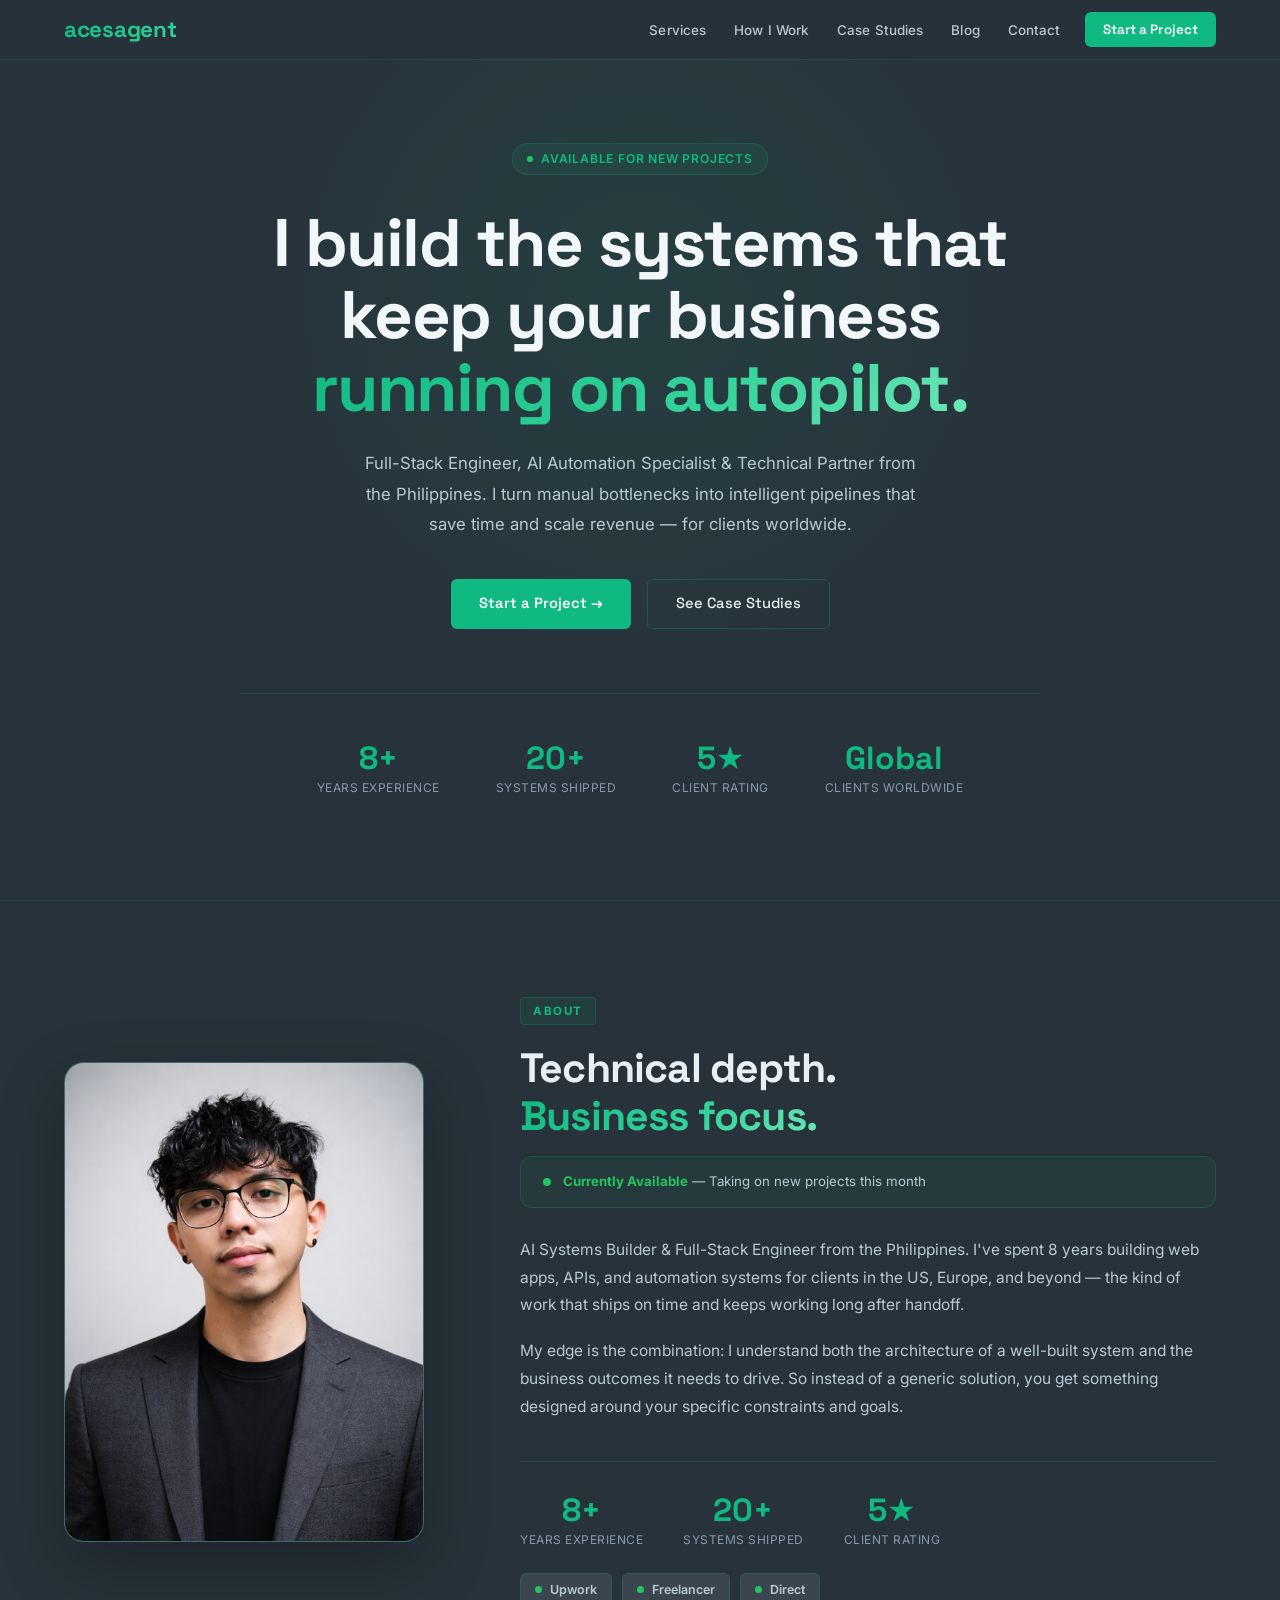
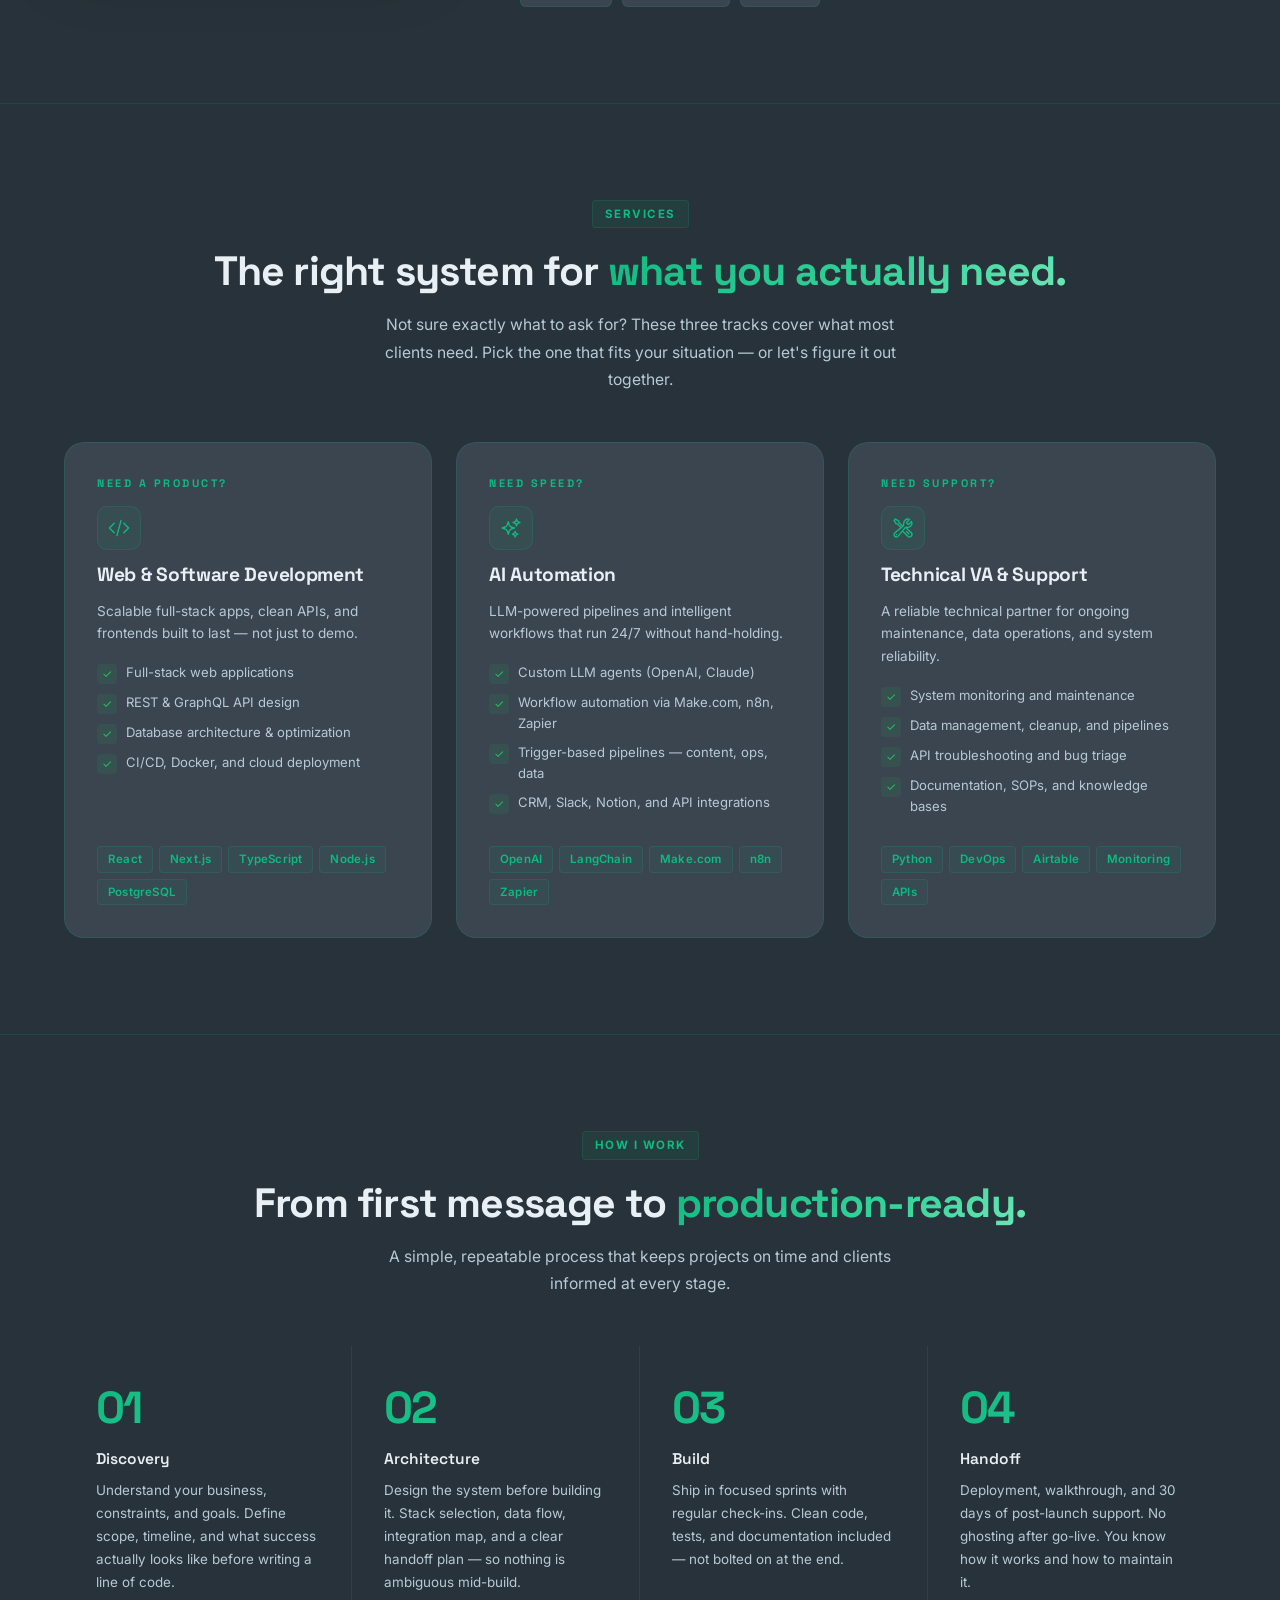
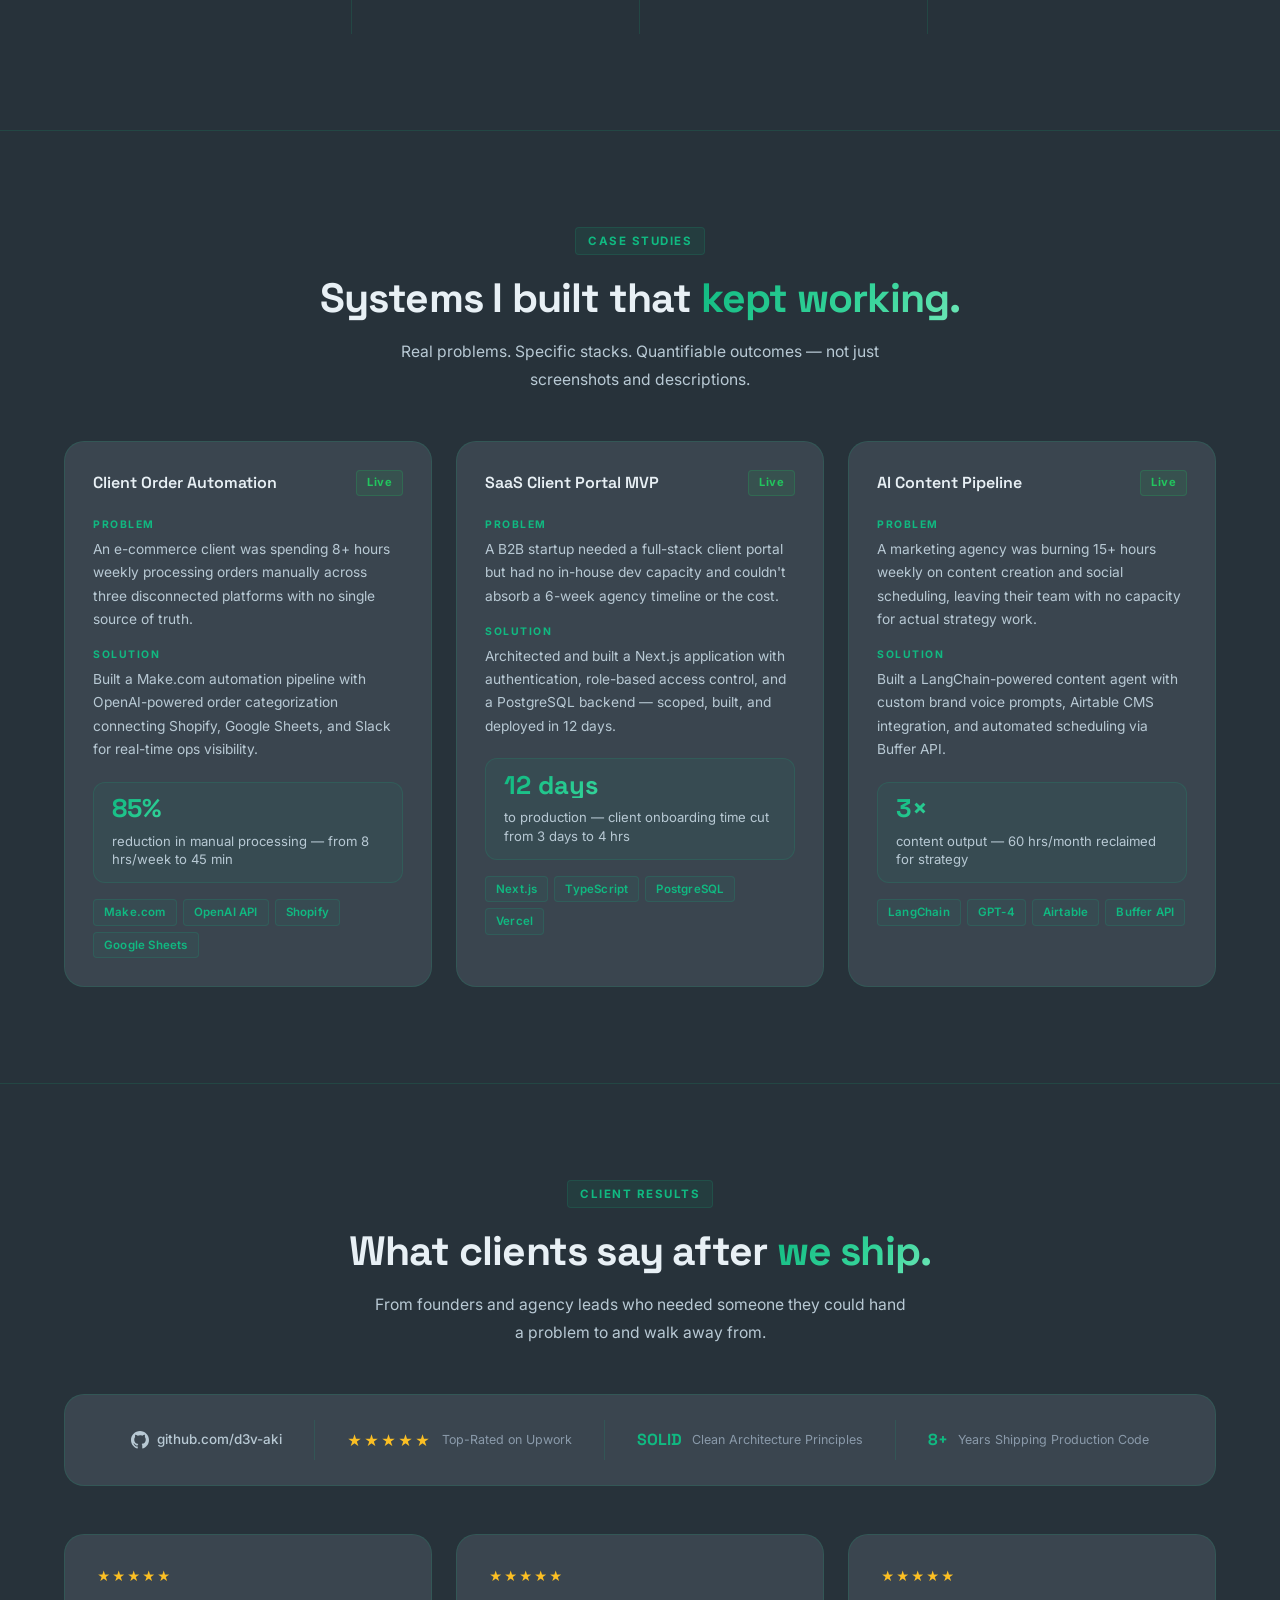
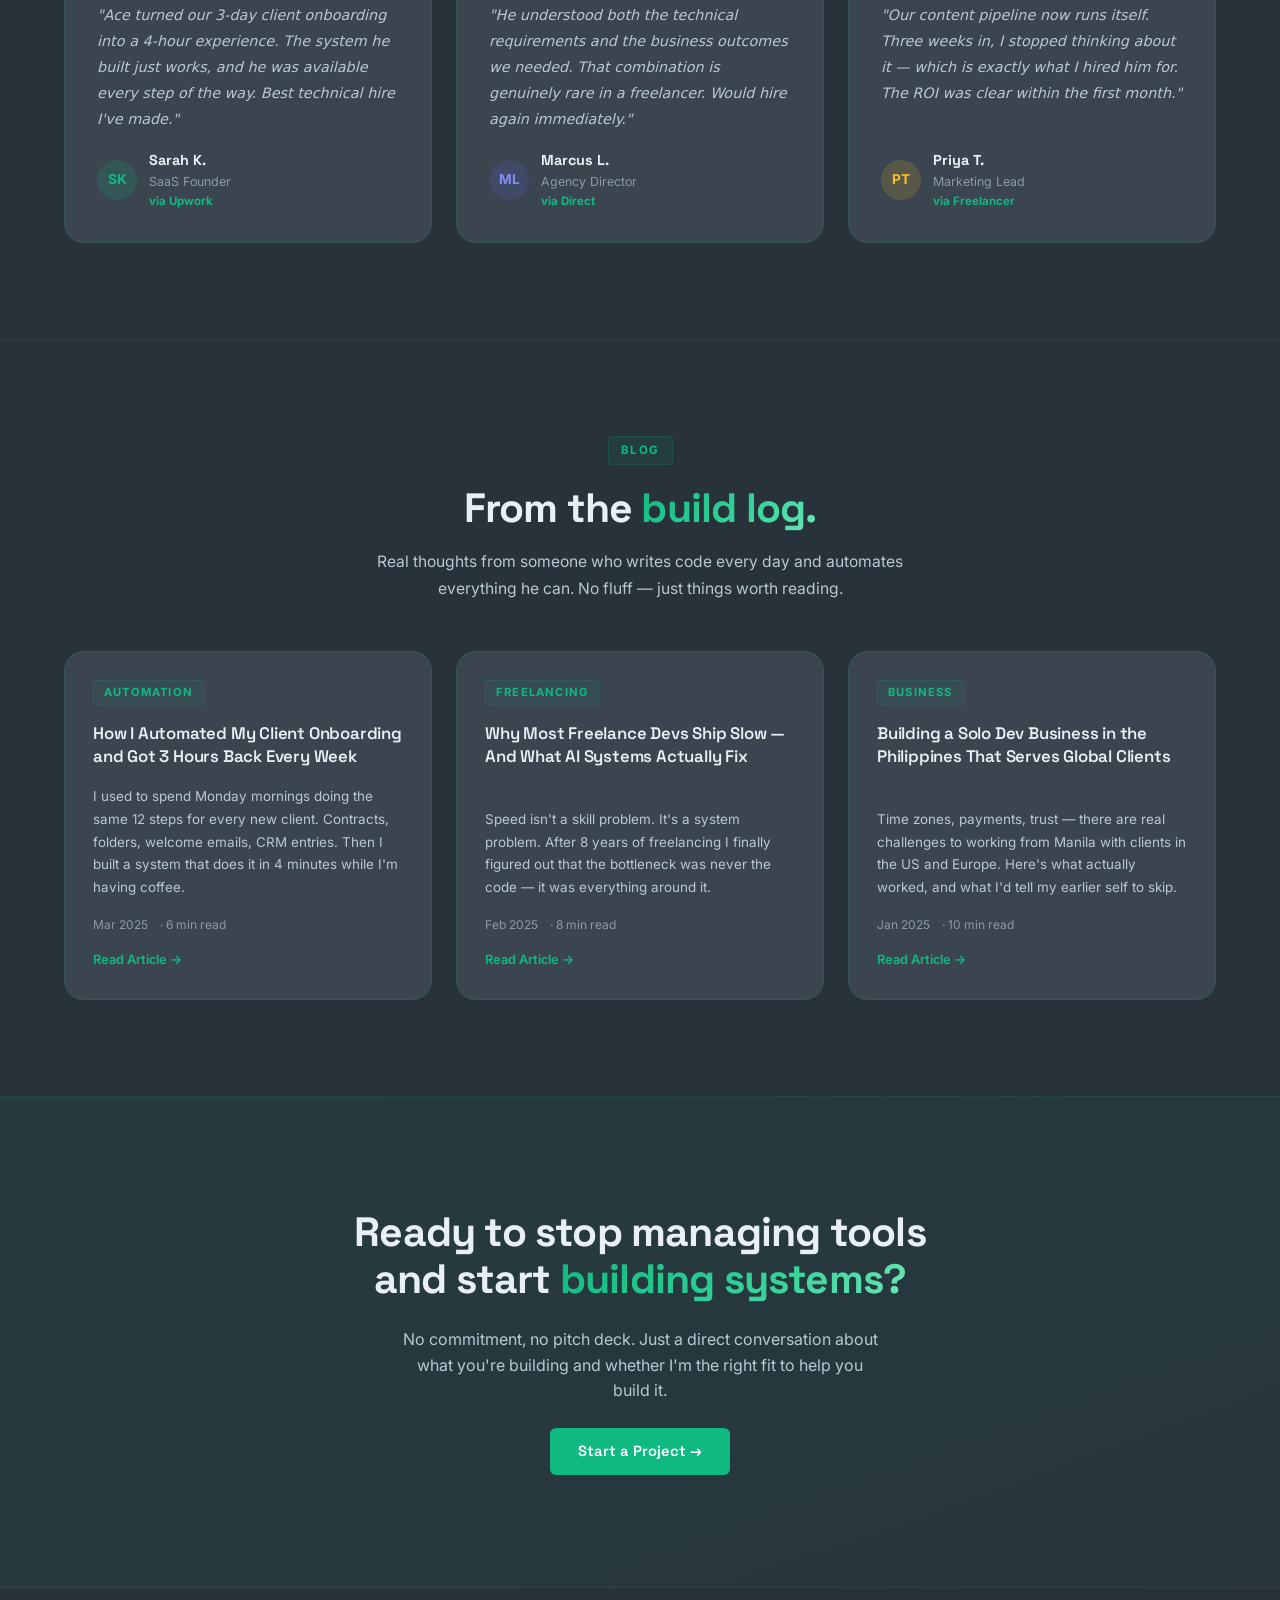
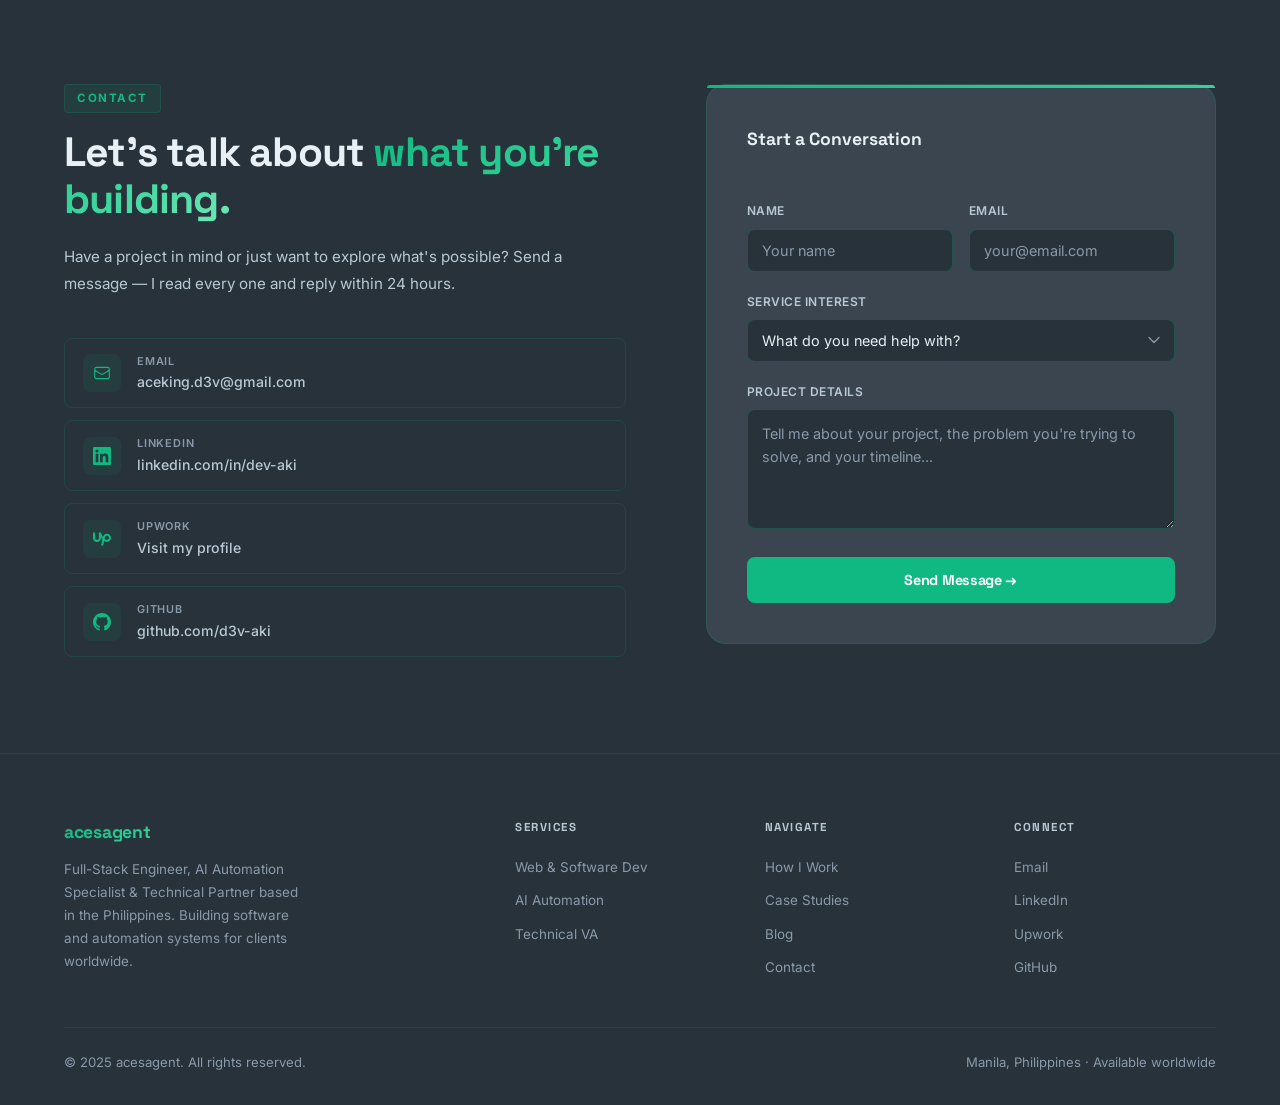
==== commit b73589b0: "updated the content and design" ====
--- a/index.html
+++ b/index.html
@@ -3,7 +3,7 @@
 <head>
   <meta charset="UTF-8" />
   <meta name="viewport" content="width=device-width, initial-scale=1.0" />
-  <meta name="description" content="acesagent — Full-Stack Engineer & AI Systems Builder from the Philippines. I ship web apps, APIs, and automation pipelines that scale." />
+  <meta name="description" content="acesagent — Full-Stack Engineer & AI Systems Builder from the Philippines. I build intelligent systems that save time and scale revenue for businesses worldwide." />
   <meta name="robots" content="index, follow" />
   <title>acesagent | Full-Stack Engineer & AI Systems Builder</title>
   <link rel="stylesheet" href="css/styles.css">
@@ -14,13 +14,13 @@
   <nav>
     <a class="nav-logo" href="#home">acesagent</a>
     <ul class="nav-links">
-      <li><a href="#systems">Systems</a></li>
       <li><a href="#services">Services</a></li>
-      <li><a href="#production">Production</a></li>
+      <li><a href="#process">How I Work</a></li>
+      <li><a href="#work">Case Studies</a></li>
       <li><a href="#blog">Blog</a></li>
       <li><a href="#contact">Contact</a></li>
     </ul>
-    <a class="nav-cta" href="#contact">Get Started</a>
+    <a class="nav-cta" href="#contact">Start a Project</a>
     <div class="hamburger" id="hamburger" aria-label="Toggle menu" role="button" tabindex="0">
       <span></span><span></span><span></span>
     </div>
@@ -31,17 +31,37 @@
     <div class="hero-inner">
       <div class="hero-badge reveal">
         <span class="badge-dot"></span>
-        acesagent
+        Available for New Projects
       </div>
       <h1 class="reveal">
-        Build an AI-powered <span class="gradient-text">systems that keep working.</span>
+        I build the systems that keep your business
+        <span class="gradient-text">running on autopilot.</span>
       </h1>
       <p class="hero-sub reveal">
-        I'll help you grow your business, Through the used of AI systems that create content, grow your audience, and scale your business on autopilot.
+        Full-Stack Engineer, AI Automation Specialist &amp; Technical Partner from the Philippines.
+        I turn manual bottlenecks into intelligent pipelines that save time and scale revenue — for clients worldwide.
       </p>
       <div class="hero-actions reveal">
-        <a class="btn-primary" href="#contact">Get Started →</a>
-        <a class="btn-secondary" href="#production">See What I've Built</a>
+        <a class="btn-primary" href="#contact">Start a Project →</a>
+        <a class="btn-secondary" href="#work">See Case Studies</a>
+      </div>
+      <div class="hero-stats reveal">
+        <div class="stat">
+          <div class="stat-num">8+</div>
+          <div class="stat-label">Years Experience</div>
+        </div>
+        <div class="stat">
+          <div class="stat-num">20+</div>
+          <div class="stat-label">Systems Shipped</div>
+        </div>
+        <div class="stat">
+          <div class="stat-num">5★</div>
+          <div class="stat-label">Client Rating</div>
+        </div>
+        <div class="stat">
+          <div class="stat-num">Global</div>
+          <div class="stat-label">Clients Worldwide</div>
+        </div>
       </div>
     </div>
   </section>
@@ -57,13 +77,13 @@
         </div>
         <div class="about-content reveal">
           <span class="section-tag">About</span>
-          <h2 class="section-title">I build systems that<br><span class="gradient-text">actually ship.</span></h2>
+          <h2 class="section-title">Technical depth.<br><span class="gradient-text">Business focus.</span></h2>
           <div class="avail-banner">
             <div class="avail-dot"></div>
             <div class="avail-text"><strong>Currently Available</strong> — Taking on new projects this month</div>
           </div>
-          <p>AI Systems Builder from the Philippines. I've spent 8 years building web apps, APIs, and automation systems for clients worldwide — the kind of work that ships on time and keeps working.</p>
-          <p>I combine traditional development with AI automation so you get both: a solid product your users can rely on, and the workflows underneath running on autopilot. Less managing tools, more growing your business.</p>
+          <p>AI Systems Builder &amp; Full-Stack Engineer from the Philippines. I've spent 8 years building web apps, APIs, and automation systems for clients in the US, Europe, and beyond — the kind of work that ships on time and keeps working long after handoff.</p>
+          <p>My edge is the combination: I understand both the architecture of a well-built system and the business outcomes it needs to drive. So instead of a generic solution, you get something designed around your specific constraints and goals.</p>
           <div class="about-stats">
             <div class="stat">
               <div class="stat-num">8+</div>
@@ -90,165 +110,305 @@
 
   <hr class="divider">
 
-  <!-- SYSTEMS -->
-  <section id="systems">
-    <div class="section-inner">
-      <div class="reveal section-center">
-        <span class="section-tag">What You Get</span>
-        <h2 class="section-title">The full-stack <span class="gradient-text">build machine.</span></h2>
-        <p class="section-sub">Everything you need to go from idea to production — clean architecture, intelligent automation, and infrastructure that doesn't break under pressure.</p>
-      </div>
-      <div class="sys-cards">
-
-        <div class="sys-card reveal">
-          <span class="sys-num">01</span>
-          <div class="sys-card-icon">⚛️</div>
-          <div class="sys-card-title">Build</div>
-          <p class="sys-card-desc">Full-stack apps built clean, tested, and ready to scale — not just to demo.</p>
-          <ul class="sys-features">
-            <li><div class="check-icon">✓</div><div>React, Next.js, TypeScript</div></li>
-            <li><div class="check-icon">✓</div><div>REST API + auth, built-in</div></li>
-            <li><div class="check-icon">✓</div><div>PostgreSQL or MongoDB</div></li>
-            <li><div class="check-icon">✓</div><div>Docs + clean git history</div></li>
-          </ul>
-        </div>
-
-        <div class="sys-card reveal">
-          <span class="sys-num">02</span>
-          <div class="sys-card-icon">🤖</div>
-          <div class="sys-card-title">Automate</div>
-          <p class="sys-card-desc">AI pipelines that handle the work you hate — running 24/7 without hand-holding.</p>
-          <ul class="sys-features">
-            <li><div class="check-icon">✓</div><div>OpenAI + LangChain agents</div></li>
-            <li><div class="check-icon">✓</div><div>n8n / Make integrations</div></li>
-            <li><div class="check-icon">✓</div><div>Trigger-based workflows</div></li>
-            <li><div class="check-icon">✓</div><div>Daily reports, zero effort</div></li>
-          </ul>
-        </div>
-
-        <div class="sys-card reveal">
-          <span class="sys-num">03</span>
-          <div class="sys-card-icon">☁️</div>
-          <div class="sys-card-title">Deploy</div>
-          <p class="sys-card-desc">CI/CD, containers, and cloud infra set up so deployments are boring on purpose.</p>
-          <ul class="sys-features">
-            <li><div class="check-icon">✓</div><div>GitHub Actions CI/CD</div></li>
-            <li><div class="check-icon">✓</div><div>Docker + AWS / Vercel</div></li>
-            <li><div class="check-icon">✓</div><div>Zero-downtime rollouts</div></li>
-            <li><div class="check-icon">✓</div><div>Monitoring + alerting</div></li>
-          </ul>
-        </div>
-
-      </div>
-    </div>
-  </section>
-
-  <hr class="divider">
-
-  <!-- SERVICES / WORK WITH ME -->
+  <!-- SERVICES -->
   <section id="services">
     <div class="section-inner">
       <div class="reveal section-center">
         <span class="section-tag">Services</span>
-        <h2 class="section-title">Two ways to work together. <span class="gradient-text">Both get results.</span></h2>
-        <p class="section-sub">Depending on where you are — learning the craft or ready to delegate entirely — there's a path for you.</p>
-      </div>
-      <div class="work-grid">
-        <div class="work-card reveal">
-          <div class="work-card-track">Mentorship</div>
-          <div class="work-card-title">I'll guide you through it</div>
-          <div class="work-card-desc">For developers and founders who want to learn how to build full-stack apps and AI systems without wasting months figuring it out alone. I've already made the mistakes — you don't have to.</div>
-          <ul class="work-features">
-            <li><div class="check-icon">✓</div><div>Weekly 1-on-1 sessions — real problems, real answers</div></li>
-            <li><div class="check-icon">✓</div><div>Code reviews and architecture walkthroughs</div></li>
-            <li><div class="check-icon">✓</div><div>Project blueprints, templates and reference builds</div></li>
-            <li><div class="check-icon">✓</div><div>Private community of builders doing the same work</div></li>
+        <h2 class="section-title">The right system for <span class="gradient-text">what you actually need.</span></h2>
+        <p class="section-sub">Not sure exactly what to ask for? These three tracks cover what most clients need. Pick the one that fits your situation — or let's figure it out together.</p>
+      </div>
+      <div class="sys-cards">
+
+        <div class="sys-card reveal">
+          <span class="sys-num">Need a Product?</span>
+          <div class="sys-card-icon">
+            <svg xmlns="http://www.w3.org/2000/svg" fill="none" viewBox="0 0 24 24" stroke-width="1.5" stroke="currentColor">
+              <path stroke-linecap="round" stroke-linejoin="round" d="M17.25 6.75L22.5 12l-5.25 5.25m-10.5 0L1.5 12l5.25-5.25m7.5-3l-4.5 16.5" />
+            </svg>
+          </div>
+          <div class="sys-card-title">Web &amp; Software Development</div>
+          <p class="sys-card-desc">Scalable full-stack apps, clean APIs, and frontends built to last — not just to demo.</p>
+          <ul class="sys-features">
+            <li><div class="check-icon">✓</div><div>Full-stack web applications</div></li>
+            <li><div class="check-icon">✓</div><div>REST &amp; GraphQL API design</div></li>
+            <li><div class="check-icon">✓</div><div>Database architecture &amp; optimization</div></li>
+            <li><div class="check-icon">✓</div><div>CI/CD, Docker, and cloud deployment</div></li>
           </ul>
-          <a href="#contact" class="work-btn work-btn-outline">In Progress</a>
-        </div>
-        <div class="work-card work-card-featured reveal">
-          <div class="work-card-track">Build Together</div>
-          <div class="work-card-title">I'll build it for you</div>
-          <div class="work-card-desc">For businesses that need a full-stack app, API, or AI automation system built properly — from architecture to deployment — without pulling your team away from what they're already doing.</div>
-          <ul class="work-features">
-            <li><div class="check-icon">✓</div><div>Custom architecture and system design upfront</div></li>
-            <li><div class="check-icon">✓</div><div>Full-stack development with AI integration where it counts</div></li>
-            <li><div class="check-icon">✓</div><div>Deployment, CI/CD pipeline, and DevOps set up properly</div></li>
-            <li><div class="check-icon">✓</div><div>30 days of post-launch support — no ghosting after handoff</div></li>
+          <div class="tech-tags" style="margin-top: auto; padding-top: 1rem;">
+            <span class="tag">React</span>
+            <span class="tag">Next.js</span>
+            <span class="tag">TypeScript</span>
+            <span class="tag">Node.js</span>
+            <span class="tag">PostgreSQL</span>
+          </div>
+        </div>
+
+        <div class="sys-card reveal">
+          <span class="sys-num">Need Speed?</span>
+          <div class="sys-card-icon">
+            <svg xmlns="http://www.w3.org/2000/svg" fill="none" viewBox="0 0 24 24" stroke-width="1.5" stroke="currentColor">
+              <path stroke-linecap="round" stroke-linejoin="round" d="M9.813 15.904L9 18.75l-.813-2.846a4.5 4.5 0 00-3.09-3.09L2.25 12l2.846-.813a4.5 4.5 0 003.09-3.09L9 5.25l.813 2.846a4.5 4.5 0 003.09 3.09L15.75 12l-2.846.813a4.5 4.5 0 00-3.09 3.09zM18.259 8.715L18 9.75l-.259-1.035a3.375 3.375 0 00-2.455-2.456L14.25 6l1.036-.259a3.375 3.375 0 002.455-2.456L18 2.25l.259 1.035a3.375 3.375 0 002.456 2.456L21.75 6l-1.035.259a3.375 3.375 0 00-2.456 2.456zM16.894 20.567L16.5 21.75l-.394-1.183a2.25 2.25 0 00-1.423-1.423L13.5 18.75l1.183-.394a2.25 2.25 0 001.423-1.423l.394-1.183.394 1.183a2.25 2.25 0 001.423 1.423l1.183.394-1.183.394a2.25 2.25 0 00-1.423 1.423z" />
+            </svg>
+          </div>
+          <div class="sys-card-title">AI Automation</div>
+          <p class="sys-card-desc">LLM-powered pipelines and intelligent workflows that run 24/7 without hand-holding.</p>
+          <ul class="sys-features">
+            <li><div class="check-icon">✓</div><div>Custom LLM agents (OpenAI, Claude)</div></li>
+            <li><div class="check-icon">✓</div><div>Workflow automation via Make.com, n8n, Zapier</div></li>
+            <li><div class="check-icon">✓</div><div>Trigger-based pipelines — content, ops, data</div></li>
+            <li><div class="check-icon">✓</div><div>CRM, Slack, Notion, and API integrations</div></li>
           </ul>
-          <a href="#contact" class="work-btn">Apply Now →</a>
-        </div>
-      </div>
-    </div>
-  </section>
-
-  <hr class="divider">
-
-  <!-- PRODUCTION / PROJECTS -->
-  <section id="production">
+          <div class="tech-tags" style="margin-top: auto; padding-top: 1rem;">
+            <span class="tag">OpenAI</span>
+            <span class="tag">LangChain</span>
+            <span class="tag">Make.com</span>
+            <span class="tag">n8n</span>
+            <span class="tag">Zapier</span>
+          </div>
+        </div>
+
+        <div class="sys-card reveal">
+          <span class="sys-num">Need Support?</span>
+          <div class="sys-card-icon">
+            <svg xmlns="http://www.w3.org/2000/svg" fill="none" viewBox="0 0 24 24" stroke-width="1.5" stroke="currentColor">
+              <path stroke-linecap="round" stroke-linejoin="round" d="M11.42 15.17L17.25 21A2.652 2.652 0 0021 17.25l-5.877-5.877M11.42 15.17l2.496-3.03c.317-.384.74-.626 1.208-.766M11.42 15.17l-4.655 5.653a2.548 2.548 0 11-3.586-3.586l6.837-5.63m5.108-.233c.55-.164 1.163-.188 1.743-.14a4.5 4.5 0 004.486-6.336l-3.276 3.277a3.004 3.004 0 01-2.25-2.25l3.276-3.276a4.5 4.5 0 00-6.336 4.486c.091 1.076-.071 2.264-.904 2.95l-.102.085m-1.745 1.437L5.909 7.5H4.5L2.25 3.75l1.5-1.5L7.5 4.5v1.409l4.26 4.26m-1.745 1.437l1.745-1.437m6.615 8.206L15.75 15.75M4.867 19.125h.008v.008h-.008v-.008z" />
+            </svg>
+          </div>
+          <div class="sys-card-title">Technical VA &amp; Support</div>
+          <p class="sys-card-desc">A reliable technical partner for ongoing maintenance, data operations, and system reliability.</p>
+          <ul class="sys-features">
+            <li><div class="check-icon">✓</div><div>System monitoring and maintenance</div></li>
+            <li><div class="check-icon">✓</div><div>Data management, cleanup, and pipelines</div></li>
+            <li><div class="check-icon">✓</div><div>API troubleshooting and bug triage</div></li>
+            <li><div class="check-icon">✓</div><div>Documentation, SOPs, and knowledge bases</div></li>
+          </ul>
+          <div class="tech-tags" style="margin-top: auto; padding-top: 1rem;">
+            <span class="tag">Python</span>
+            <span class="tag">DevOps</span>
+            <span class="tag">Airtable</span>
+            <span class="tag">Monitoring</span>
+            <span class="tag">APIs</span>
+          </div>
+        </div>
+
+      </div>
+    </div>
+  </section>
+
+  <hr class="divider">
+
+  <!-- HOW I WORK -->
+  <section id="process">
+    <div class="section-inner">
+      <div class="reveal section-center" style="margin-bottom: 0;">
+        <span class="section-tag">How I Work</span>
+        <h2 class="section-title">From first message to <span class="gradient-text">production-ready.</span></h2>
+        <p class="section-sub">A simple, repeatable process that keeps projects on time and clients informed at every stage.</p>
+      </div>
+      <div class="steps">
+        <div class="step reveal">
+          <div class="step-num">01</div>
+          <div class="step-title">Discovery</div>
+          <p class="step-desc">Understand your business, constraints, and goals. Define scope, timeline, and what success actually looks like before writing a line of code.</p>
+        </div>
+        <div class="step reveal">
+          <div class="step-num">02</div>
+          <div class="step-title">Architecture</div>
+          <p class="step-desc">Design the system before building it. Stack selection, data flow, integration map, and a clear handoff plan — so nothing is ambiguous mid-build.</p>
+        </div>
+        <div class="step reveal">
+          <div class="step-num">03</div>
+          <div class="step-title">Build</div>
+          <p class="step-desc">Ship in focused sprints with regular check-ins. Clean code, tests, and documentation included — not bolted on at the end.</p>
+        </div>
+        <div class="step reveal">
+          <div class="step-num">04</div>
+          <div class="step-title">Handoff</div>
+          <p class="step-desc">Deployment, walkthrough, and 30 days of post-launch support. No ghosting after go-live. You know how it works and how to maintain it.</p>
+        </div>
+      </div>
+    </div>
+  </section>
+
+  <hr class="divider">
+
+  <!-- CASE STUDIES -->
+  <section id="work">
     <div class="section-inner">
       <div class="reveal section-center">
-        <span class="section-tag">Production</span>
-        <h2 class="section-title">The systems I build. <span class="gradient-text">All running right now.</span></h2>
-        <p class="section-sub">From AI content pipelines to full automation — these are the categories of intelligent systems I design, build, and deploy for clients worldwide.</p>
-      </div>
-
-      <!-- ORBIT ANIMATION -->
-      <div class="orbit-scene reveal">
-        <div class="orbit-wrapper">
-
-          <!-- Decorative rings -->
-          <div class="orbit-ring-outer"></div>
-          <div class="orbit-ring-inner"></div>
-
-          <!-- 5 orbiting agents — 35s orbit, 7s spacing per item -->
-          <div class="orbit-pivot" style="--orbit-delay: 0s">
-            <div class="orbit-badge-group">
-              <div class="orbit-icon">🤖</div>
-              <span class="orbit-label">AI Content</span>
-            </div>
-          </div>
-          <div class="orbit-pivot" style="--orbit-delay: -7s">
-            <div class="orbit-badge-group">
-              <div class="orbit-icon">⚡</div>
-              <span class="orbit-label">Automation</span>
-            </div>
-          </div>
-          <div class="orbit-pivot" style="--orbit-delay: -14s">
-            <div class="orbit-badge-group">
-              <div class="orbit-icon">💬</div>
-              <span class="orbit-label">Chatbot</span>
-            </div>
-          </div>
-          <div class="orbit-pivot" style="--orbit-delay: -21s">
-            <div class="orbit-badge-group">
-              <div class="orbit-icon">🧠</div>
-              <span class="orbit-label">AI Assistant</span>
-            </div>
-          </div>
-          <div class="orbit-pivot" style="--orbit-delay: -28s">
-            <div class="orbit-badge-group">
-              <div class="orbit-icon">🔗</div>
-              <span class="orbit-label">Integration</span>
-            </div>
-          </div>
-
-          <!-- Center atom with backlight -->
-          <div class="atom-center">
-            <div class="atom-glow"></div>
-            <div class="atom-nucleus">
-              <span class="atom-symbol">⚛</span>
-            </div>
-          </div>
-
-        </div>
-      </div>
-      <!-- END ORBIT -->
-
-
-    </div>
-  </section>
-
+        <span class="section-tag">Case Studies</span>
+        <h2 class="section-title">Systems I built that <span class="gradient-text">kept working.</span></h2>
+        <p class="section-sub">Real problems. Specific stacks. Quantifiable outcomes — not just screenshots and descriptions.</p>
+      </div>
+      <div class="projects-grid">
+
+        <div class="project-card reveal">
+          <div class="project-header">
+            <div class="project-name">Client Order Automation</div>
+            <span class="project-badge badge-live">Live</span>
+          </div>
+          <div class="case-block">
+            <div class="case-label">Problem</div>
+            <p class="project-desc">An e-commerce client was spending 8+ hours weekly processing orders manually across three disconnected platforms with no single source of truth.</p>
+          </div>
+          <div class="case-block">
+            <div class="case-label">Solution</div>
+            <p class="project-desc">Built a Make.com automation pipeline with OpenAI-powered order categorization connecting Shopify, Google Sheets, and Slack for real-time ops visibility.</p>
+          </div>
+          <div class="case-result">
+            <span class="result-num">85%</span>
+            <span class="result-text">reduction in manual processing — from 8 hrs/week to 45 min</span>
+          </div>
+          <div class="project-footer">
+            <div class="project-tech">
+              <span class="tag">Make.com</span>
+              <span class="tag">OpenAI API</span>
+              <span class="tag">Shopify</span>
+              <span class="tag">Google Sheets</span>
+            </div>
+          </div>
+        </div>
+
+        <div class="project-card reveal">
+          <div class="project-header">
+            <div class="project-name">SaaS Client Portal MVP</div>
+            <span class="project-badge badge-live">Live</span>
+          </div>
+          <div class="case-block">
+            <div class="case-label">Problem</div>
+            <p class="project-desc">A B2B startup needed a full-stack client portal but had no in-house dev capacity and couldn't absorb a 6-week agency timeline or the cost.</p>
+          </div>
+          <div class="case-block">
+            <div class="case-label">Solution</div>
+            <p class="project-desc">Architected and built a Next.js application with authentication, role-based access control, and a PostgreSQL backend — scoped, built, and deployed in 12 days.</p>
+          </div>
+          <div class="case-result">
+            <span class="result-num">12 days</span>
+            <span class="result-text">to production — client onboarding time cut from 3 days to 4 hrs</span>
+          </div>
+          <div class="project-footer">
+            <div class="project-tech">
+              <span class="tag">Next.js</span>
+              <span class="tag">TypeScript</span>
+              <span class="tag">PostgreSQL</span>
+              <span class="tag">Vercel</span>
+            </div>
+          </div>
+        </div>
+
+        <div class="project-card reveal">
+          <div class="project-header">
+            <div class="project-name">AI Content Pipeline</div>
+            <span class="project-badge badge-live">Live</span>
+          </div>
+          <div class="case-block">
+            <div class="case-label">Problem</div>
+            <p class="project-desc">A marketing agency was burning 15+ hours weekly on content creation and social scheduling, leaving their team with no capacity for actual strategy work.</p>
+          </div>
+          <div class="case-block">
+            <div class="case-label">Solution</div>
+            <p class="project-desc">Built a LangChain-powered content agent with custom brand voice prompts, Airtable CMS integration, and automated scheduling via Buffer API.</p>
+          </div>
+          <div class="case-result">
+            <span class="result-num">3×</span>
+            <span class="result-text">content output — 60 hrs/month reclaimed for strategy</span>
+          </div>
+          <div class="project-footer">
+            <div class="project-tech">
+              <span class="tag">LangChain</span>
+              <span class="tag">GPT-4</span>
+              <span class="tag">Airtable</span>
+              <span class="tag">Buffer API</span>
+            </div>
+          </div>
+        </div>
+
+      </div>
+    </div>
+  </section>
+
+  <hr class="divider">
+
+  <!-- SOCIAL PROOF / TESTIMONIALS -->
+  <section id="results">
+    <div class="section-inner">
+      <div class="reveal section-center">
+        <span class="section-tag">Client Results</span>
+        <h2 class="section-title">What clients say after <span class="gradient-text">we ship.</span></h2>
+        <p class="section-sub">From founders and agency leads who needed someone they could hand a problem to and walk away from.</p>
+      </div>
+
+      <div class="social-proof-bar reveal">
+        <div class="sp-item">
+          <a href="https://github.com/d3v-aki/" target="_blank" class="sp-link">
+            <svg xmlns="http://www.w3.org/2000/svg" viewBox="0 0 24 24" fill="currentColor">
+              <path d="M12 0C5.374 0 0 5.373 0 12c0 5.302 3.438 9.8 8.207 11.387.599.111.793-.261.793-.577v-2.234c-3.338.726-4.033-1.416-4.033-1.416-.546-1.387-1.333-1.756-1.333-1.756-1.089-.745.083-.729.083-.729 1.205.084 1.839 1.237 1.839 1.237 1.07 1.834 2.807 1.304 3.492.997.107-.775.418-1.305.762-1.604-2.665-.305-5.467-1.334-5.467-5.931 0-1.311.469-2.381 1.236-3.221-.124-.303-.535-1.524.117-3.176 0 0 1.008-.322 3.301 1.23A11.509 11.509 0 0112 5.803c1.02.005 2.047.138 3.006.404 2.291-1.552 3.297-1.23 3.297-1.23.653 1.653.242 2.874.118 3.176.77.84 1.235 1.911 1.235 3.221 0 4.609-2.807 5.624-5.479 5.921.43.372.823 1.102.823 2.222v3.293c0 .319.192.694.801.576C20.566 21.797 24 17.3 24 12c0-6.627-5.373-12-12-12z"/>
+            </svg>
+            github.com/d3v-aki
+          </a>
+        </div>
+        <div class="sp-divider"></div>
+        <div class="sp-item">
+          <span class="sp-stars">★★★★★</span>
+          <span class="sp-label">Top-Rated on Upwork</span>
+        </div>
+        <div class="sp-divider"></div>
+        <div class="sp-item">
+          <span class="sp-metric">SOLID</span>
+          <span class="sp-label">Clean Architecture Principles</span>
+        </div>
+        <div class="sp-divider"></div>
+        <div class="sp-item">
+          <span class="sp-metric">8+</span>
+          <span class="sp-label">Years Shipping Production Code</span>
+        </div>
+      </div>
+
+      <div class="testimonials-grid">
+
+        <div class="testimonial-card reveal">
+          <div class="stars">★★★★★</div>
+          <p class="testimonial-text">"Ace turned our 3-day client onboarding into a 4-hour experience. The system he built just works, and he was available every step of the way. Best technical hire I've made."</p>
+          <div class="testimonial-author">
+            <div class="t-avatar" style="background: rgba(16,185,129,0.15); color: var(--accent);">SK</div>
+            <div>
+              <div class="t-name">Sarah K.</div>
+              <div class="t-role">SaaS Founder</div>
+              <div class="t-platform">via Upwork</div>
+            </div>
+          </div>
+        </div>
+
+        <div class="testimonial-card reveal">
+          <div class="stars">★★★★★</div>
+          <p class="testimonial-text">"He understood both the technical requirements and the business outcomes we needed. That combination is genuinely rare in a freelancer. Would hire again immediately."</p>
+          <div class="testimonial-author">
+            <div class="t-avatar" style="background: rgba(99,102,241,0.15); color: #818cf8;">ML</div>
+            <div>
+              <div class="t-name">Marcus L.</div>
+              <div class="t-role">Agency Director</div>
+              <div class="t-platform">via Direct</div>
+            </div>
+          </div>
+        </div>
+
+        <div class="testimonial-card reveal">
+          <div class="stars">★★★★★</div>
+          <p class="testimonial-text">"Our content pipeline now runs itself. Three weeks in, I stopped thinking about it — which is exactly what I hired him for. The ROI was clear within the first month."</p>
+          <div class="testimonial-author">
+            <div class="t-avatar" style="background: rgba(251,191,36,0.15); color: #fbbf24;">PT</div>
+            <div>
+              <div class="t-name">Priya T.</div>
+              <div class="t-role">Marketing Lead</div>
+              <div class="t-platform">via Freelancer</div>
+            </div>
+          </div>
+        </div>
+
+      </div>
+    </div>
+  </section>
 
   <hr class="divider">
 
@@ -258,7 +418,7 @@
       <div class="reveal section-center">
         <span class="section-tag">Blog</span>
         <h2 class="section-title">From the <span class="gradient-text">build log.</span></h2>
-        <p class="section-sub">Real thoughts from someone who writes code every day and automates everything he can. No fluff, no takes — just things worth reading.</p>
+        <p class="section-sub">Real thoughts from someone who writes code every day and automates everything he can. No fluff — just things worth reading.</p>
       </div>
       <div class="blog-grid">
         <a href="#contact" class="blog-card reveal">
@@ -302,8 +462,8 @@
     <div class="section-inner">
       <div class="cta-banner-inner reveal">
         <h2 class="section-title">Ready to stop managing tools<br>and start <span class="gradient-text">building systems?</span></h2>
-        <p>Whether you need something built from scratch or want to automate what's already running — let's have a conversation. No commitment, no pitch deck.</p>
-        <a href="#contact" class="btn-primary">Get Started →</a>
+        <p>No commitment, no pitch deck. Just a direct conversation about what you're building and whether I'm the right fit to help you build it.</p>
+        <a href="#contact" class="btn-primary">Start a Project →</a>
       </div>
     </div>
   </section>
@@ -322,28 +482,44 @@
 
           <div class="contact-methods">
             <a href="mailto:aceking.d3v@gmail.com" class="contact-method">
-              <div class="cm-icon">✉️</div>
+              <div class="cm-icon">
+                <svg xmlns="http://www.w3.org/2000/svg" fill="none" viewBox="0 0 24 24" stroke-width="1.5" stroke="currentColor" width="18" height="18">
+                  <path stroke-linecap="round" stroke-linejoin="round" d="M21.75 6.75v10.5a2.25 2.25 0 01-2.25 2.25h-15a2.25 2.25 0 01-2.25-2.25V6.75m19.5 0A2.25 2.25 0 0019.5 4.5h-15a2.25 2.25 0 00-2.25 2.25m19.5 0v.243a2.25 2.25 0 01-1.07 1.916l-7.5 4.615a2.25 2.25 0 01-2.36 0L3.32 8.91a2.25 2.25 0 01-1.07-1.916V6.75" />
+                </svg>
+              </div>
               <div class="cm-content">
                 <div class="cm-label">Email</div>
                 <div class="cm-value">aceking.d3v@gmail.com</div>
               </div>
             </a>
             <a href="https://www.linkedin.com/in/dev-aki/" target="_blank" class="contact-method">
-              <div class="cm-icon">💼</div>
+              <div class="cm-icon">
+                <svg xmlns="http://www.w3.org/2000/svg" viewBox="0 0 24 24" fill="currentColor" width="18" height="18">
+                  <path d="M20.447 20.452h-3.554v-5.569c0-1.328-.027-3.037-1.852-3.037-1.853 0-2.136 1.445-2.136 2.939v5.667H9.351V9h3.414v1.561h.046c.477-.9 1.637-1.85 3.37-1.85 3.601 0 4.267 2.37 4.267 5.455v6.286zM5.337 7.433a2.062 2.062 0 01-2.063-2.065 2.064 2.064 0 112.063 2.065zm1.782 13.019H3.555V9h3.564v11.452zM22.225 0H1.771C.792 0 0 .774 0 1.729v20.542C0 23.227.792 24 1.771 24h20.451C23.2 24 24 23.227 24 22.271V1.729C24 .774 23.2 0 22.222 0h.003z"/>
+                </svg>
+              </div>
               <div class="cm-content">
                 <div class="cm-label">LinkedIn</div>
                 <div class="cm-value">linkedin.com/in/dev-aki</div>
               </div>
             </a>
             <a href="https://www.upwork.com/freelancers/~01e22289dc7ba99032?mp_source=share" target="_blank" class="contact-method">
-              <div class="cm-icon">⬆️</div>
+              <div class="cm-icon">
+                <svg xmlns="http://www.w3.org/2000/svg" viewBox="0 0 24 24" fill="currentColor" width="18" height="18">
+                  <path d="M18.561 13.158c-1.102 0-2.135-.467-3.074-1.227l.228-1.076.008-.042c.207-1.143.849-3.06 2.839-3.06a2.705 2.705 0 012.703 2.703 2.707 2.707 0 01-2.704 2.702zm0-8.14c-2.539 0-4.51 1.649-5.31 4.366-1.22-1.834-2.148-4.036-2.687-5.892H7.828v7.112a2.551 2.551 0 01-2.547 2.545 2.55 2.55 0 01-2.545-2.545V3.492H0v7.112c0 2.914 2.37 5.303 5.281 5.303 2.913 0 5.283-2.389 5.283-5.303v-1.19c.529 1.107 1.182 2.229 1.974 3.221l-1.673 7.873h2.797l1.213-5.71c1.063.679 2.285 1.109 3.686 1.109 3 0 5.439-2.452 5.439-5.45 0-3-2.439-5.439-5.439-5.439z"/>
+                </svg>
+              </div>
               <div class="cm-content">
                 <div class="cm-label">Upwork</div>
                 <div class="cm-value">Visit my profile</div>
               </div>
             </a>
             <a href="https://github.com/d3v-aki/" target="_blank" class="contact-method">
-              <div class="cm-icon">🐙</div>
+              <div class="cm-icon">
+                <svg xmlns="http://www.w3.org/2000/svg" viewBox="0 0 24 24" fill="currentColor" width="18" height="18">
+                  <path d="M12 0C5.374 0 0 5.373 0 12c0 5.302 3.438 9.8 8.207 11.387.599.111.793-.261.793-.577v-2.234c-3.338.726-4.033-1.416-4.033-1.416-.546-1.387-1.333-1.756-1.333-1.756-1.089-.745.083-.729.083-.729 1.205.084 1.839 1.237 1.839 1.237 1.07 1.834 2.807 1.304 3.492.997.107-.775.418-1.305.762-1.604-2.665-.305-5.467-1.334-5.467-5.931 0-1.311.469-2.381 1.236-3.221-.124-.303-.535-1.524.117-3.176 0 0 1.008-.322 3.301 1.23A11.509 11.509 0 0112 5.803c1.02.005 2.047.138 3.006.404 2.291-1.552 3.297-1.23 3.297-1.23.653 1.653.242 2.874.118 3.176.77.84 1.235 1.911 1.235 3.221 0 4.609-2.807 5.624-5.479 5.921.43.372.823 1.102.823 2.222v3.293c0 .319.192.694.801.576C20.566 21.797 24 17.3 24 12c0-6.627-5.373-12-12-12z"/>
+                </svg>
+              </div>
               <div class="cm-content">
                 <div class="cm-label">GitHub</div>
                 <div class="cm-value">github.com/d3v-aki</div>
@@ -355,7 +531,7 @@
         <!-- Right: Contact Form -->
         <div class="contact-form-card reveal">
           <form class="contact-form" id="contactForm">
-            <div class="form-title">Send a Message</div>
+            <div class="form-title">Start a Conversation</div>
             <div class="form-row">
               <div class="form-group">
                 <label for="name">Name</label>
@@ -367,8 +543,18 @@
               </div>
             </div>
             <div class="form-group">
+              <label for="serviceType">Service Interest</label>
+              <select id="serviceType" required>
+                <option value="" disabled selected>What do you need help with?</option>
+                <option value="web-dev">Web &amp; Software Development</option>
+                <option value="ai-automation">AI Automation</option>
+                <option value="technical-va">Technical VA &amp; Support</option>
+                <option value="not-sure">Not Sure Yet — Let's Talk</option>
+              </select>
+            </div>
+            <div class="form-group">
               <label for="projectBrief">Project Details</label>
-              <textarea id="projectBrief" placeholder="Tell me about your project, goals, and timeline..." required></textarea>
+              <textarea id="projectBrief" placeholder="Tell me about your project, the problem you're trying to solve, and your timeline..." required></textarea>
             </div>
             <button type="submit" class="form-submit" id="submitBtn">Send Message →</button>
           </form>
@@ -382,21 +568,21 @@
     <div class="footer-grid">
       <div class="footer-brand">
         <a href="#home" class="footer-logo">acesagent</a>
-        <p>Full-Stack Engineer & AI Systems Builder based in the Philippines. Building software and automation systems for clients worldwide.</p>
+        <p>Full-Stack Engineer, AI Automation Specialist &amp; Technical Partner based in the Philippines. Building software and automation systems for clients worldwide.</p>
+      </div>
+      <div>
+        <div class="footer-col-title">Services</div>
+        <div class="footer-col-links">
+          <a href="#services">Web &amp; Software Dev</a>
+          <a href="#services">AI Automation</a>
+          <a href="#services">Technical VA</a>
+        </div>
       </div>
       <div>
         <div class="footer-col-title">Navigate</div>
         <div class="footer-col-links">
-          <a href="#systems">Systems</a>
-          <a href="#services">Services</a>
-          <a href="#production">Production</a>
-          <a href="#blog">Blog</a>
-        </div>
-      </div>
-      <div>
-        <div class="footer-col-title">Company</div>
-        <div class="footer-col-links">
-          <a href="#about">About</a>
+          <a href="#process">How I Work</a>
+          <a href="#work">Case Studies</a>
           <a href="#blog">Blog</a>
           <a href="#contact">Contact</a>
         </div>
--- a/css/styles.css
+++ b/css/styles.css
@@ -585,6 +585,90 @@
   .footer-grid { grid-template-columns: 1fr; }
 }
 
+/* ── SVG ICONS IN CARDS ── */
+.sys-card-icon svg { width: 22px; height: 22px; color: var(--accent); }
+.cm-icon svg { color: var(--accent); }
+
+/* ── SELECT ELEMENT ── */
+select {
+  background: var(--bg);
+  border: 1px solid var(--border2);
+  border-radius: 8px;
+  padding: 12px 14px;
+  color: var(--text);
+  font-size: 0.9rem;
+  font-family: inherit;
+  transition: all 0.2s;
+  outline: none;
+  width: 100%;
+  cursor: pointer;
+  appearance: none;
+  -webkit-appearance: none;
+  background-image: url("data:image/svg+xml,%3Csvg xmlns='http://www.w3.org/2000/svg' fill='none' viewBox='0 0 24 24' stroke-width='2' stroke='%238a9aaa'%3E%3Cpath stroke-linecap='round' stroke-linejoin='round' d='M19.5 8.25l-7.5 7.5-7.5-7.5' /%3E%3C/svg%3E");
+  background-repeat: no-repeat;
+  background-position: right 12px center;
+  background-size: 16px;
+  padding-right: 40px;
+}
+select:focus {
+  border-color: var(--accent);
+  box-shadow: 0 0 0 3px rgba(16, 185, 129, 0.08);
+}
+select option { background: #1a252e; color: var(--text); }
+
+/* ── CASE STUDY BLOCKS ── */
+.case-block { display: flex; flex-direction: column; gap: 4px; }
+.case-label {
+  font-size: 0.65rem; font-weight: 700; letter-spacing: 1.5px;
+  text-transform: uppercase; color: var(--accent);
+}
+.case-result {
+  display: flex; align-items: baseline; gap: 10px; flex-wrap: wrap;
+  background: rgba(16,185,129,0.06); border: 1px solid var(--border);
+  border-radius: var(--radius); padding: 0.85rem 1.1rem;
+  margin-top: 0.25rem;
+}
+.result-num {
+  font-family: 'Space Grotesk', system-ui, sans-serif;
+  font-size: 1.6rem; font-weight: 700; line-height: 1;
+  background: linear-gradient(135deg, var(--accent), var(--accent2));
+  -webkit-background-clip: text; -webkit-text-fill-color: transparent;
+  white-space: nowrap;
+}
+.result-text { font-size: 0.82rem; color: var(--text2); line-height: 1.4; }
+
+/* ── SOCIAL PROOF BAR ── */
+.social-proof-bar {
+  display: flex; align-items: center; justify-content: center;
+  flex-wrap: wrap; gap: 0;
+  border: 1px solid var(--border); border-radius: var(--radius-lg);
+  background: var(--card); padding: 1.5rem 2rem;
+  margin-bottom: 3rem;
+}
+.sp-item {
+  display: flex; align-items: center; gap: 10px;
+  padding: 0.5rem 2rem; text-align: center;
+}
+.sp-divider { width: 1px; height: 40px; background: var(--border); }
+.sp-link {
+  display: flex; align-items: center; gap: 8px;
+  color: var(--text2); text-decoration: none; font-size: 0.84rem; font-weight: 500;
+  transition: color 0.2s;
+}
+.sp-link:hover { color: var(--accent); }
+.sp-link svg { width: 18px; height: 18px; flex-shrink: 0; }
+.sp-stars { color: #fbbf24; font-size: 0.9rem; letter-spacing: 2px; }
+.sp-metric {
+  font-family: 'Space Grotesk', system-ui, sans-serif;
+  font-size: 1rem; font-weight: 700; color: var(--accent);
+}
+.sp-label { font-size: 0.78rem; color: var(--text3); }
+@media (max-width: 768px) {
+  .social-proof-bar { flex-direction: column; gap: 0.5rem; }
+  .sp-divider { width: 80%; height: 1px; }
+  .sp-item { padding: 0.5rem 1rem; }
+}
+
 /* ── ORBIT / PRODUCTION ANIMATION ── */
 .orbit-scene {
   display: flex; justify-content: center; align-items: center;
